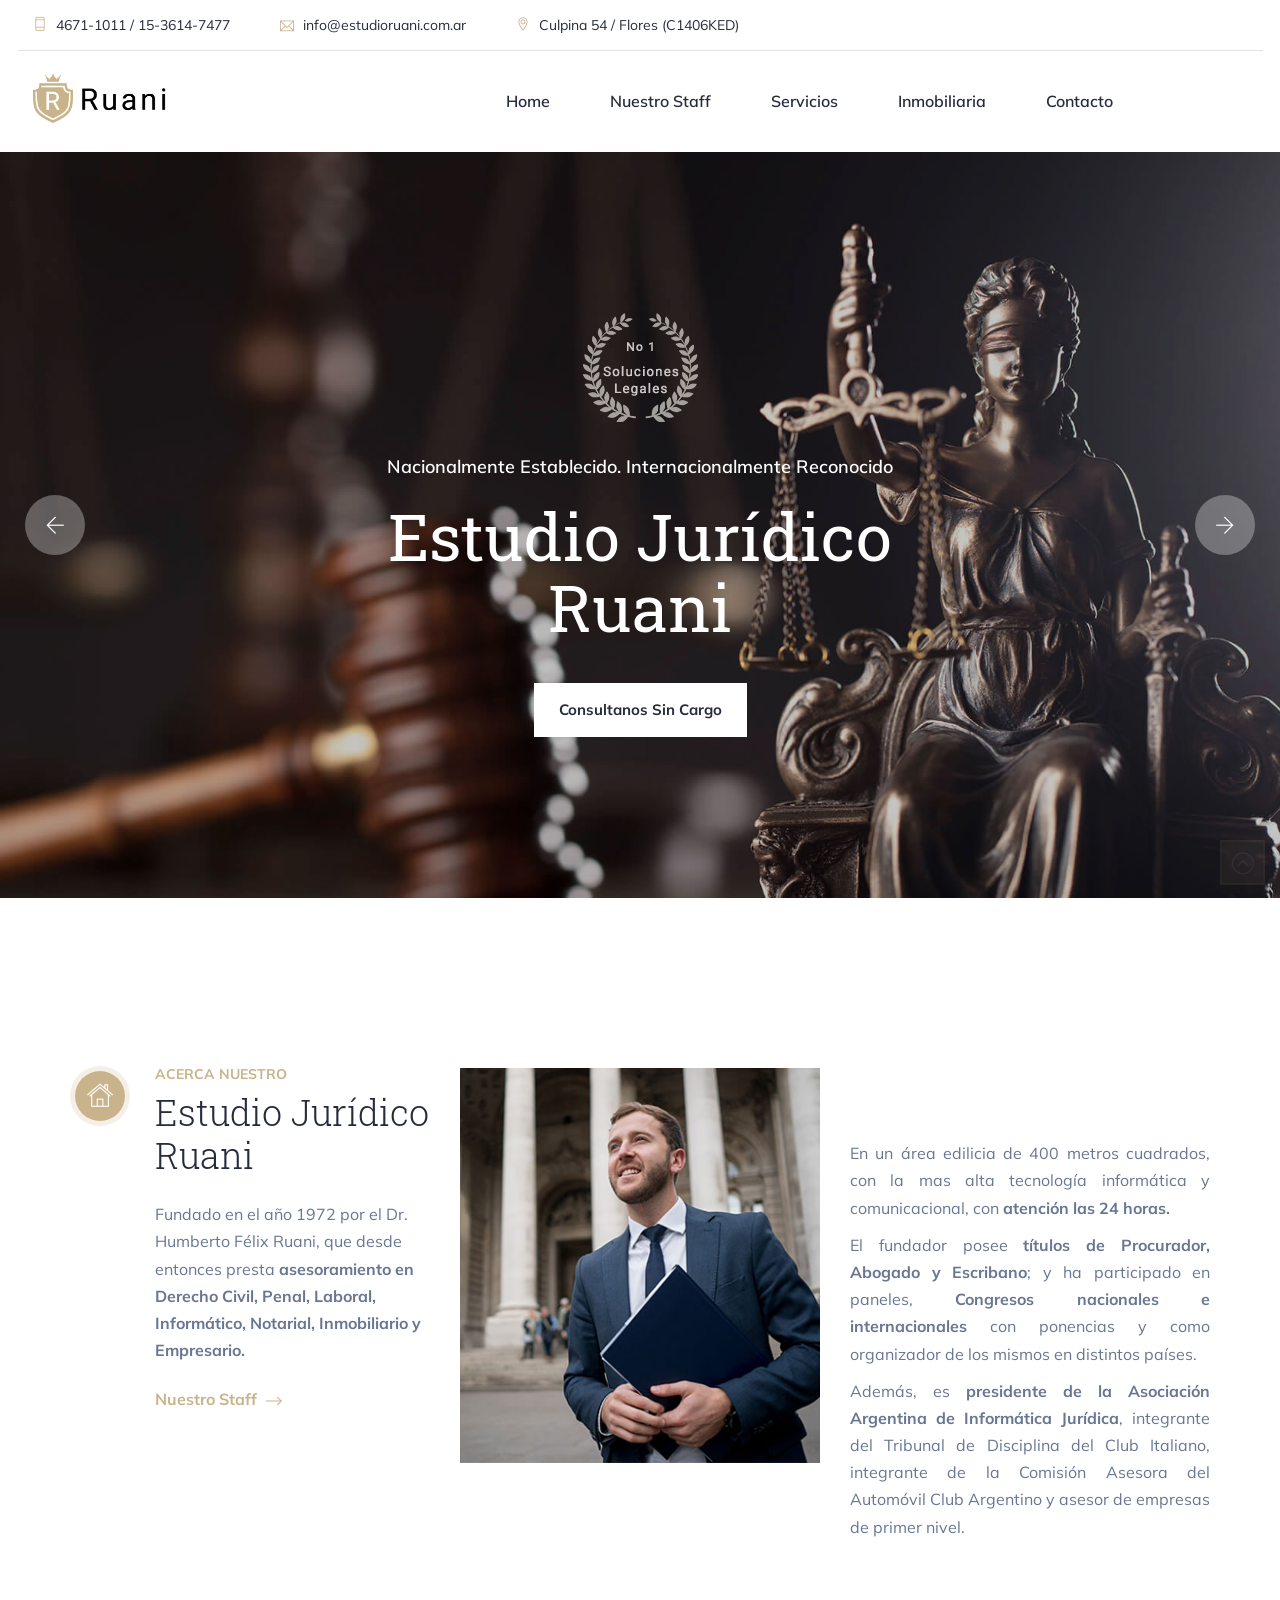
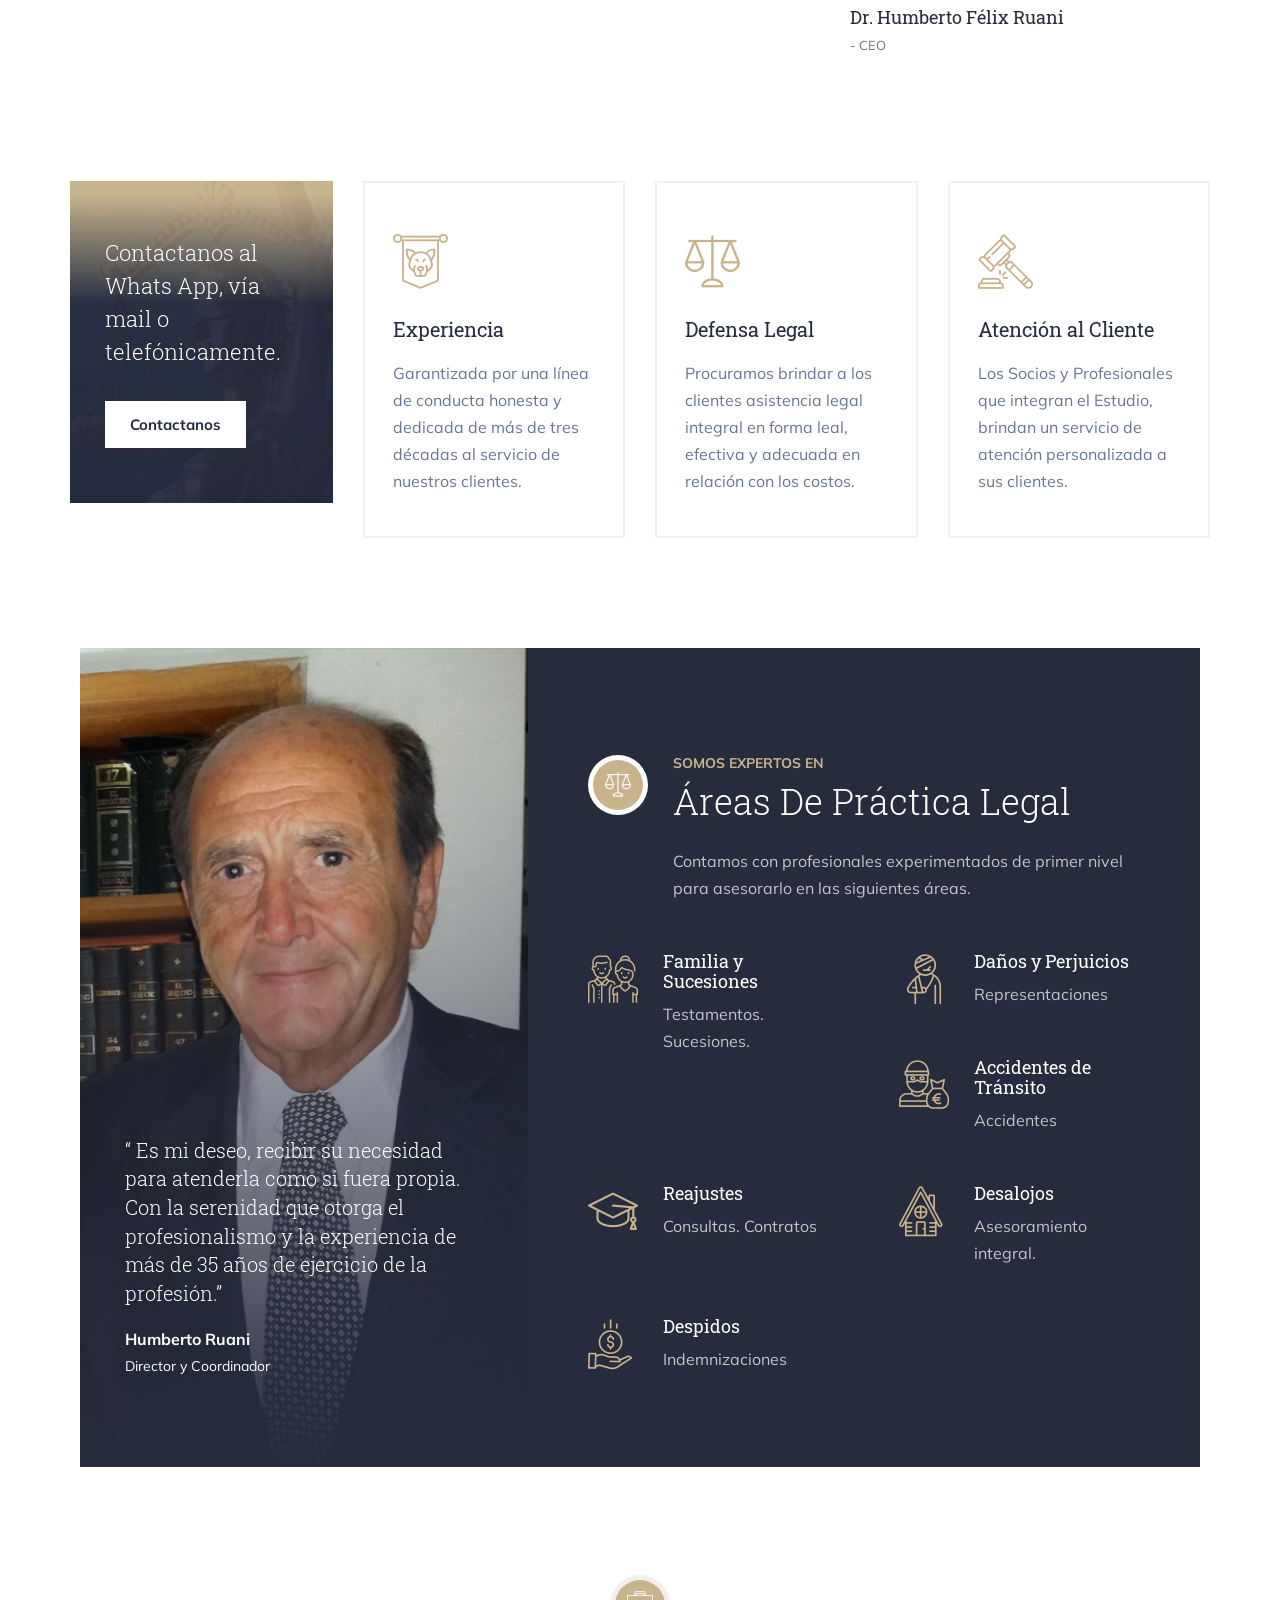
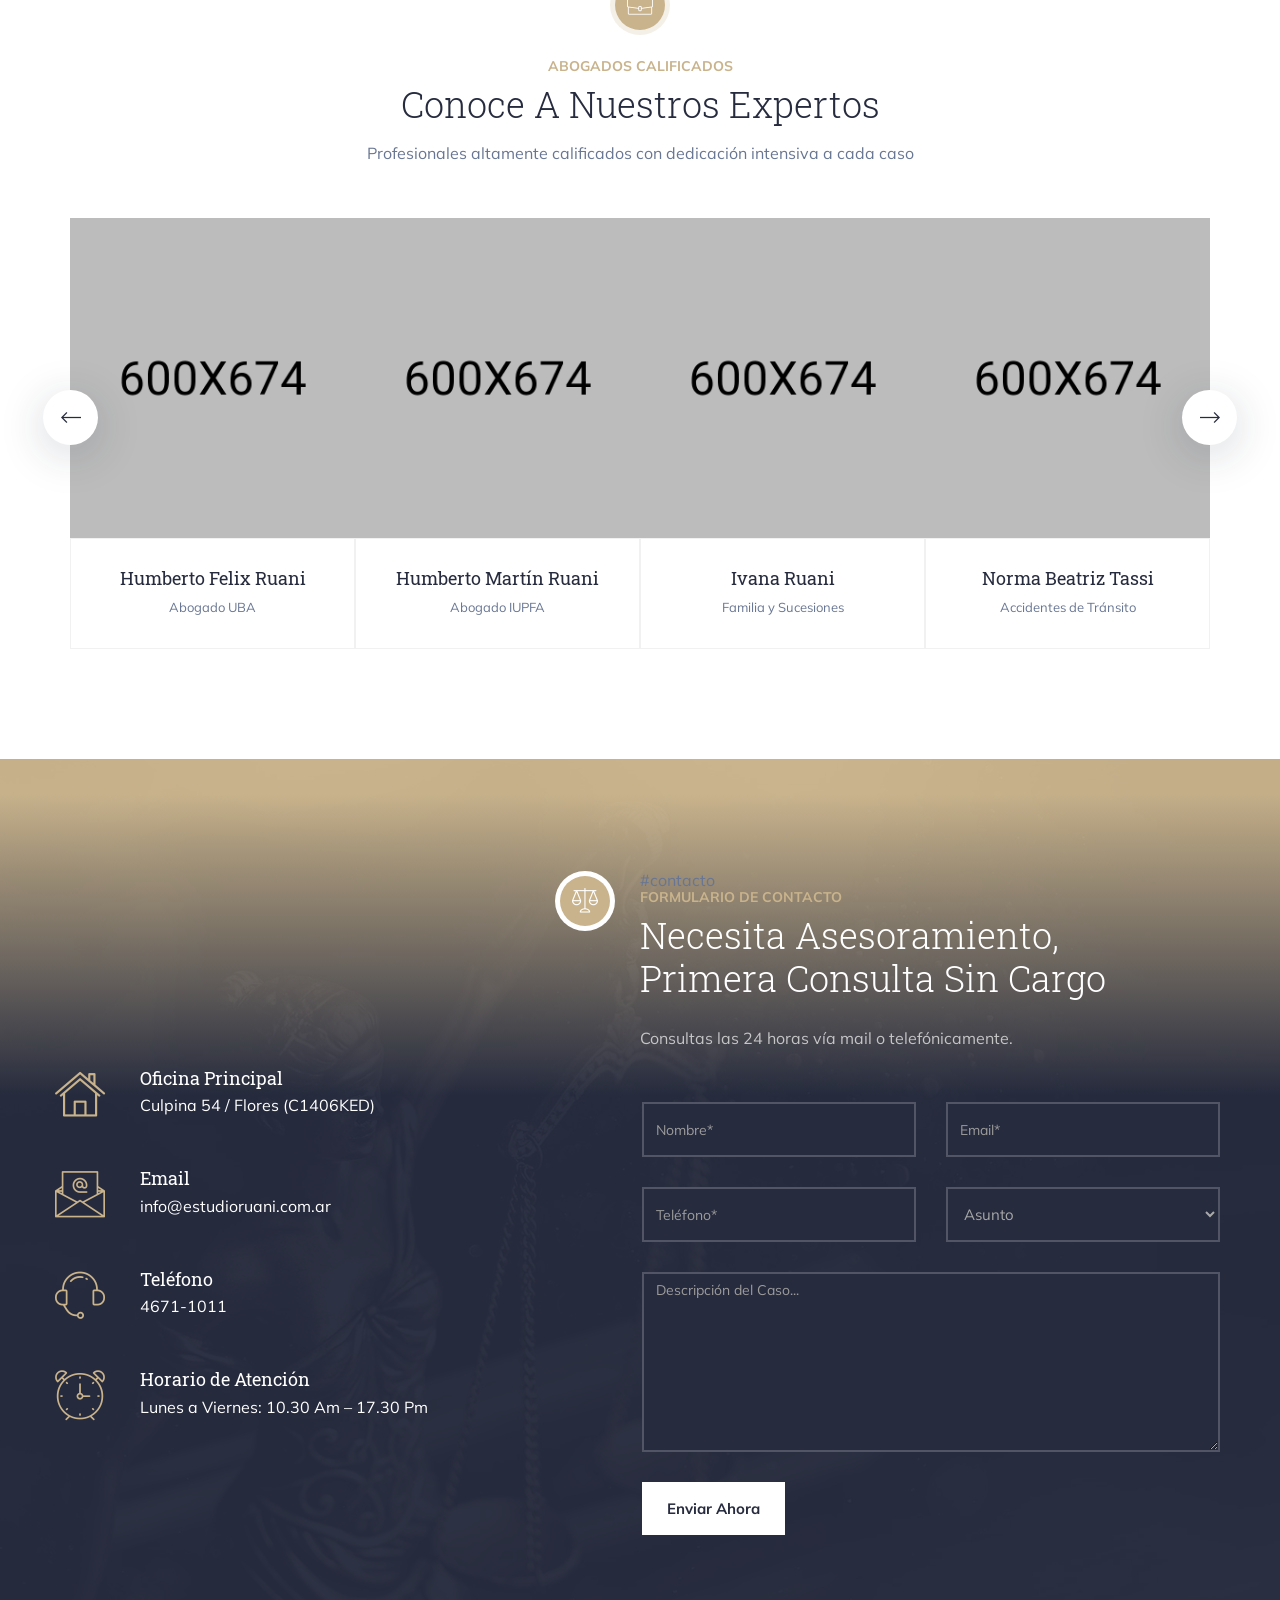
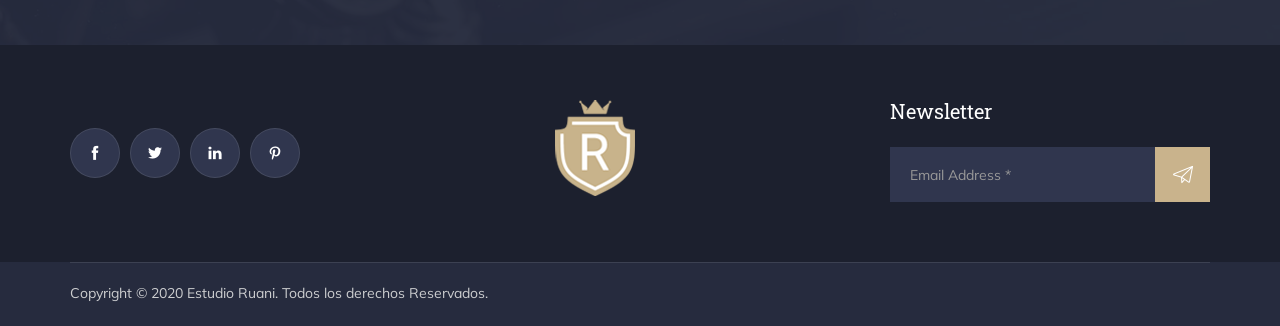
==== juristic/index.html @ 631cbbbe "Initial commit: Estudio Jurídico Ruani website Site built with Juristic template, configured for Net" ====
<!DOCTYPE html>
<html lang="es">
<head>
    <meta charset="utf-8">
    <meta http-equiv="X-UA-Compatible" content="IE=edge">
    <meta name="viewport" content="width=device-width, initial-scale=1">
    <meta name="author" content="irstheme">

    <title>Estudio Jurídico Ruani</title>
    
    <link href="assets/css/themify-icons.css" rel="stylesheet">
    <link href="assets/css/flaticon.css" rel="stylesheet">
    <link href="assets/css/bootstrap.min.css" rel="stylesheet">
    <link href="assets/css/animate.css" rel="stylesheet">
    <link href="assets/css/owl.carousel.css" rel="stylesheet">
    <link href="assets/css/owl.theme.css" rel="stylesheet">
    <link href="assets/css/slick.css" rel="stylesheet">
    <link href="assets/css/slick-theme.css" rel="stylesheet">
    <link href="assets/css/swiper.min.css" rel="stylesheet">
    <link href="assets/css/owl.transitions.css" rel="stylesheet">
    <link href="assets/css/jquery.fancybox.css" rel="stylesheet">
    <link href="assets/css/style.css" rel="stylesheet">

    <!-- HTML5 shim and Respond.js for IE8 support of HTML5 elements and media queries -->
    <!--[if lt IE 9]>
    <script src="https://oss.maxcdn.com/html5shiv/3.7.3/html5shiv.min.js"></script>
    <script src="https://oss.maxcdn.com/respond/1.4.2/respond.min.js"></script>
    <![endif]-->

</head>

<body>

    <!-- start page-wrapper -->
    <div class="page-wrapper">

    <!-- start preloader -->
    <div class="preloader">
        <div class="sk-chase">
            <div class="sk-chase-dot"></div>
            <div class="sk-chase-dot"></div>
            <div class="sk-chase-dot"></div>
            <div class="sk-chase-dot"></div>
            <div class="sk-chase-dot"></div>
            <div class="sk-chase-dot"></div>
        </div>        
    </div>
    <!-- end preloader -->

            <!-- Start header -->
        <header id="header" class="site-header header-style-3">
            <div class="topbar">
                <div class="container">
                    <div class="row">
                        <div class="col col-md-10">
                            <div class="contact-info">
                                <ul class="clearfix">
                                    <li><i class="ti-mobile"></i> 4671-1011 / 15-3614-7477</li>
                                    <li><i class="ti-email"></i> info@estudioruani.com.ar</li>
                                    <li><i class="ti-location-pin"></i> Culpina 54 / Flores (C1406KED)</li>
                                </ul>
                            </div>
                        </div>
                       
                    </div>
                </div>
            </div> <!-- end topbar -->

            <nav class="navigation navbar navbar-default">
                <div class="container">
                    <div class="navbar-header">
                        <button type="button" class="open-btn">
                            <span class="sr-only">Toggle navigation</span>
                            <span class="icon-bar"></span>
                            <span class="icon-bar"></span>
                            <span class="icon-bar"></span>
                        </button>
                        <a class="navbar-brand" href="index.html"><img src="assets/images/logo-3.png" alt></a>
                    </div>
                    <div id="navbar" class="navbar-collapse collapse navbar-right navigation-holder">
                        <button class="close-navbar"><i class="ti-close"></i></button>
                        <ul class="nav navbar-nav">
                    <li>
                                <a href="index.html">Home</a>
                             
                            </li>
                          <li>
                                <a href="equipo.html">Nuestro Staff</a>
                               
                            </li>
                           
                           <li>
                                <a href="servicios.html">Servicios</a>
                     
                            </li>
                           
                          <li>
                                <a href="inmobiliaria.html">Inmobiliaria</a>
                            </li>
                            <li><a href="contacto.html">Contacto</a></li>
                        </ul>
                    </div><!-- end of nav-collapse -->

                   
                </div><!-- end of container -->
            </nav>
        </header>
        <!-- end of header -->

        <!-- start of hero -->
        <section class="hero-slider hero-style-2">
            <div class="swiper-container">
                <div class="swiper-wrapper">
                    <div class="swiper-slide">
                        <div class="slide-inner slide-bg-image" data-background="assets/images/slider/estudioruani.jpg">
                            <div class="container">
                                <div class="number-1-tag">
                                    <img src="assets/images/number-1-tag.png" alt>
                                </div>
                                <div data-swiper-parallax="300" class="slide-text">
                                    <p>Nacionalmente Establecido. Internacionalmente Reconocido</p>
                                </div>
                                <div data-swiper-parallax="400" class="slide-title">
                                    <h2>Estudio Jurídico Ruani</h2>
                                </div>
                                <div class="clearfix"></div>
                                <div data-swiper-parallax="500" class="slide-btns">
                                    <a href="#" class="theme-btn-s3">Consultanos sin Cargo</a> 
                                </div>
                            </div>
                        </div> <!-- end slide-inner --> 
                    </div> <!-- end swiper-slide -->

                    <div class="swiper-slide">
                        <div class="slide-inner slide-bg-image" data-background="assets/images/slider/estudioruani2.jpg">
                            <div class="container">
                                <div class="number-1-tag">
                                    <img src="assets/images/number-1-tag.png" alt>
                                </div>
                                <div data-swiper-parallax="300" class="slide-text">
                                    <p>Por un convenio con el Automóvil Club Argentino ofrecemos una atención preferencial a sus socios</p>
                                </div>
                                <div data-swiper-parallax="400" class="slide-title">
                                    <h2>Acuerdos con el ACA</h2>
                                </div>
                                <div class="clearfix"></div>
                                <div data-swiper-parallax="500" class="slide-btns">
                                    <a href="#contacto" class="theme-btn-s3">Consultanos sin Cargo</a> 
                                </div>
                            </div>
                        </div> <!-- end slide-inner --> 
                    </div> <!-- end swiper-slide -->
                </div>
                <!-- end swiper-wrapper -->

                <!-- swipper controls -->
                <div class="swiper-cust-pagination"></div>
                <div class="swiper-button-next"></div>
                <div class="swiper-button-prev"></div>
            </div>
        </section>
        <!-- end of hero slider -->
        <!-- start about-section -->
        <section class="about-section section-padding">
            <div class="container">
                <div class="row">
                    <div class="col col-md-4">
                        <div class="left-col">
                            <div class="section-title">
                                <div class="icon">
                                    <i class="fi flaticon-home-3"></i>
                                </div>
                                <span>Acerca Nuestro</span>
                                <h2>Estudio Jurídico Ruani</h2>
                                <p>Fundado en el año 1972 por el Dr. Humberto Félix Ruani, que desde entonces presta <strong>asesoramiento en Derecho Civil, Penal, Laboral, Informático, Notarial, Inmobiliario y Empresario.</strong></p>
                                <a href="/equipo.html" class="more-about">Nuestro Staff <i class="fi flaticon-next-1"></i></a>
                            </div>
                        </div>
                    </div>
                    <div class="col col-md-4">
                        <div class="mid-col">
                            <img src="assets/images/about.jpg" alt>
                        </div>
                    </div>
                    <div class="col col-md-4">
                        <div class="right-col">
                            <p align="justify">&nbsp;</p>
                            <p align="justify">En un área edilicia de 400 metros cuadrados, con la mas alta tecnología informática y comunicacional, con <strong>atención las 24 horas.</strong></p>
                            <p align="justify">El fundador posee <strong>títulos de Procurador, Abogado y Escribano</strong>; y ha participado en paneles, <strong>Congresos nacionales e internacionales</strong> con ponencias y como organizador de los mismos en distintos países.</p>
                            <p align="justify">Además, es <strong>presidente de la Asociación Argentina de Informática Jurídica</strong>, integrante del Tribunal de Disciplina del Club Italiano, integrante de la Comisión Asesora del Automóvil Club Argentino y asesor de empresas de primer nivel.</p>
                            <p>&nbsp;</p>

                            <div class="quoter">
                              <h4>Dr. Humberto Félix<strong> </strong>Ruani</h4>
                                <span>- CEO</span>
                            </div>
                           
                        </div>
                    </div>
                </div>
            </div> <!-- end container -->
        </section>
        <!-- end about-section -->


        <!-- start feature-section -->
        <section class="feature-section section-padding">
            <div class="container">
                <div class="row">
                    <div class="col col-lg-3 col-sm-6">
                        <div class="info-col">
                            <h4>Contactanos al Whats App, vía mail o telefónicamente.</h4>
                            <a href="/contacto.html" class="theme-btn-s2">Contactanos</a>
                        </div>
                    </div>
                    <div class="col col-lg-3 col-sm-6">
                        <div class="feature-grid">
                            <i class="fi flaticon-standard"></i>
                            <h3>Experiencia</h3>
                            <p>Garantizada por una línea de conducta honesta y dedicada de más de tres décadas al servicio de nuestros clientes.</p>
</div>
                    </div>
                    <div class="col col-lg-3 col-sm-6">
                        <div class="feature-grid">
                            <i class="fi flaticon-balance"></i>
                            <h3> Defensa Legal</h3>
                            <p>Procuramos brindar a los clientes asistencia legal integral en forma leal,  efectiva y adecuada en relación con los costos.</p>
                        </div>
                    </div>
                    <div class="col col-lg-3 col-sm-6">
                        <div class="feature-grid">
                            <i class="fi flaticon-mace"></i>
                          <h3>Atención al Cliente</h3>
                            <p>Los Socios y  Profesionales que integran el Estudio, brindan un servicio de atención personalizada a sus clientes.</p>
                        </div>
                    </div>
                </div>
            </div> <!-- end container -->
        </section>
        <!-- end feature-section -->


        <!-- start service-section -->
        <section class="service-section">
            <div class="content-area clearfix">
                <div class="left-col">
                    <div class="inner-content">
                        <blockquote>“ Es mi deseo, recibir su necesidad para atenderla como si fuera propia. Con la serenidad que otorga el profesionalismo y la experiencia de más de 35 años de ejercicio de la profesión.”</blockquote>

                        <h4>Humberto Ruani</h4>
                        <span>Director y Coordinador</span>
                    </div>
                </div>
                <div class="right-col">
                    <div class="section-title-s2">
                        <div class="icon">
                            <i class="fi flaticon-balance"></i>
                        </div>
                        <span>Somos expertos en</span>
                        <h2>Áreas de Práctica Legal</h2>
                        <p>Contamos con profesionales experimentados de primer nivel para asesorarlo en las siguientes áreas.</p>
                    </div>
                    <div class="service-grids clearfix">
                        <div class="grid">
                            <i class="fi flaticon-parents"></i>
                            <h3><a href="#">Familia y Sucesiones</a></h3>
                            <p>Testamentos. Sucesiones.</p>
                        </div>
                        <div class="grid">
                            <i class="fi flaticon-wounded"></i>
                            <h3><a href="#">Daños y Perjuicios</a></h3>
                            <p>Representaciones</p>
                        </div>
                        <div class="grid">
                            <i class="fi flaticon-thief"></i>
                            <h3><a href="#">Accidentes de Tránsito</a></h3>
                            <p>Accidentes</p>
                        </div>
                        <div class="grid">
                            <i class="fi flaticon-mortarboard"></i>
                            <h3><a href="#">Reajustes</a></h3>
                            <p>Consultas. Contratos</p>
                        </div>
                        <div class="grid">
                            <i class="fi flaticon-architecture-and-city"></i>
                          <h3><a href="#">Desalojos</a></h3>
                            <p>Asesoramiento integral. </p>
                        </div>
                        <div class="grid">
                            <i class="fi flaticon-save-money"></i>
                            <h3><a href="#">Despidos</a></h3>
                            <p>Indemnizaciones</p>
                        </div>
                    </div>
                </div>
            </div>
        </section>
        <!-- end service-section -->


      
        

    


        <!-- start team-section -->
        <section class="team-section section-padding">
            <div class="container">
                <div class="row">
                    <div class="col col-lg-6 col-lg-offset-3 col-md-8 col-md-offset-2 col-sm-10 col-sm-offset-1">
                        <div class="section-title-s3">
                            <div class="icon">
                                <i class="fi flaticon-suitcase"></i>
                            </div>
                            <span>abogados calificados</span>
                            <h2>Conoce a nuestros expertos</h2>
                            <p>Profesionales altamente calificados con dedicación intensiva a cada caso</p>
                        </div>
                    </div>
                </div> 
                <div class="row">
                    <div class="col col-xs-12">
                        <div class="team-grids team-slider">
                            <div class="grid">
                                <div class="img-holder">
                                    <img src="assets/images/team/img-1.jpg" alt>
                                </div>
                                <div class="details">
                                    <div class="social">
                                        <ul>
                                            <li><a href="#"><i class="ti-facebook"></i></a></li>
                                            <li><a href="#"><i class="ti-twitter-alt"></i></a></li>
                                            <li><a href="#"><i class="ti-linkedin"></i></a></li>
                                            <li><a href="#"><i class="ti-pinterest"></i></a></li>
                                        </ul>
                                    </div>
                                    <h3><a href="#">Humberto Felix Ruani</a></h3>
                                    <p>Abogado UBA</p>
                                </div>
                            </div>
                            <div class="grid">
                                <div class="img-holder">
                                    <img src="assets/images/team/img-2.jpg" alt>
                                </div>
                                <div class="details">
                                    <div class="social">
                                        <ul>
                                            <li><a href="#"><i class="ti-facebook"></i></a></li>
                                            <li><a href="#"><i class="ti-twitter-alt"></i></a></li>
                                            <li><a href="#"><i class="ti-linkedin"></i></a></li>
                                            <li><a href="#"><i class="ti-pinterest"></i></a></li>
                                        </ul>
                                    </div>
                                    <h3><a href="#">Humberto Martín Ruani</a></h3>
                                    <p>Abogado IUPFA</p>
                                </div>
                            </div>
                            <div class="grid">
                                <div class="img-holder">
                                    <img src="assets/images/team/img-3.jpg" alt>
                                </div>
                                <div class="details">
                                    <div class="social">
                                        <ul>
                                            <li><a href="#"><i class="ti-facebook"></i></a></li>
                                            <li><a href="#"><i class="ti-twitter-alt"></i></a></li>
                                            <li><a href="#"><i class="ti-linkedin"></i></a></li>
                                            <li><a href="#"><i class="ti-pinterest"></i></a></li>
                                        </ul>
                                    </div>
                                    <h3><a href="#">Ivana Ruani</a></h3>
                                    <p>Familia y Sucesiones</p>
                                </div>
                            </div>
                            <div class="grid">
                                <div class="img-holder">
                                    <img src="assets/images/team/img-4.jpg" alt>
                                </div>
                                <div class="details">
                                    <div class="social">
                                        <ul>
                                            <li><a href="#"><i class="ti-facebook"></i></a></li>
                                            <li><a href="#"><i class="ti-twitter-alt"></i></a></li>
                                            <li><a href="#"><i class="ti-linkedin"></i></a></li>
                                            <li><a href="#"><i class="ti-pinterest"></i></a></li>
                                        </ul>
                                    </div>
                                    <h3><a href="#">Norma Beatriz Tassi</a></h3>
                                    <p>Accidentes de Tránsito</p>
                                </div>
                            </div>
                            <div class="grid">
                                <div class="img-holder">
                                    <img src="assets/images/team/img-1.jpg" alt>
                                </div>
                                <div class="details">
                                    <div class="social">
                                        <ul>
                                            <li><a href="#"><i class="ti-facebook"></i></a></li>
                                            <li><a href="#"><i class="ti-twitter-alt"></i></a></li>
                                            <li><a href="#"><i class="ti-linkedin"></i></a></li>
                                            <li><a href="#"><i class="ti-pinterest"></i></a></li>
                                        </ul>
                                    </div>
                                    <h3><a href="#">David Sanchez</a></h3>
                                    <p>Asesor Imobiliario</p>
                                </div>
                            </div>
                        </div>
                    </div>
                </div>           
            </div> <!-- end container -->
        </section>
        <!-- end team-section -->


        <!-- start contact-section -->
        <section class="contact-section">
            <div class="content-area clearfix">
                <div class="contact-info-col">
                    <div class="contact-info">
                        <ul>
                            <li>
                                <i class="fi flaticon-home-3"></i>
                                <h4>Oficina Principal</h4>
                                <p>Culpina 54 / Flores (C1406KED)</p>
                            </li>
                            <li>
                                <i class="fi flaticon-email"></i>
                                <h4>Email </h4>
                                <p>info@estudioruani.com.ar</p>
                            </li>
                            <li>
                                <i class="fi flaticon-support"></i>
                                <h4>Teléfono</h4>
                                <p>4671-1011</p>
                            </li>
                            <li>
                                <i class="fi flaticon-clock"></i>
                                <h4>Horario de Atención</h4>
                                <p>Lunes a Viernes: 10.30 Am – 17.30 Pm</p>
                              
                            </li>
                        </ul>
                    </div>
                </div>
                <div class="contact-form-col">
                    <div class="section-title-s2">
                        <div class="icon">
                            <i class="fi flaticon-balance"></i>
                        </div>
                        #contacto
                        <span>Formulario de Contacto</span>
                        <h2>Necesita Asesoramiento, <br>Primera Consulta Sin Cargo</h2>
                        <p>Consultas las 24 horas vía mail o telefónicamente. </p>
                    </div>

                    <div class="contact-form">
                        <form method="post" class="contact-validation-active" id="contact-form-main">
                            <div>
                                <input type="text" class="form-control" name="name" id="name" placeholder="Nombre*">
                            </div>
                            <div>
                                <input type="email" class="form-control" name="email" id="email" placeholder="Email*">
                            </div>
                            <div>
                                <input type="text" class="form-control" name="phone" id="phone" placeholder="Teléfono*">
                            </div>
                            <div>
                                <select name="subject" class="form-control">
                                    <option disabled="disabled" selected>Asunto</option>
                                    <option>CIVIL</option>
                                    <option>PENAL</option>
                                    <option>LABORAL</option>
                                    <option>INFORMATICO</option>
                                    <option>NOTARIAL</option>
                                    <option>EMPRESARIO</option>
                                    <option>INMOVILIARIO</option>
                                    <option>OTROS</option>
                                </select>
                            </div>
                            <div class="fullwidth">
                                <textarea class="form-control" name="note"  id="note" placeholder="Descripción del Caso..."></textarea>
                            </div>
                            <div class="submit-area">
                                <button type="submit" class="theme-btn-s3">Enviar Ahora</button>
                                <div id="loader">
                                    <i class="ti-reload"></i>
                                </div>
                            </div>
                            <div class="clearfix error-handling-messages">
                                <div id="success">Gracias, nos comunicaremos a la brevedad</div>
                                <div id="error"> Un error ocurrio al enviar el mail. Por favor intente de nuevo luego. </div>
                            </div>
                        </form>
                    </div>
                </div>
            </div> <!-- end content-area -->
        </section>
        <!-- end contact-section -->




        <!-- start site-footer -->
        <footer class="site-footer">
            <div class="social-newsletter-area">
                <div class="container">
                    <div class="row">
                        <div class="col col-xs-12">
                            <div class="social-newsletter-content clearfix">
                                <div class="social-area">
                                    <ul class="clearfix">
                                        <li><a href="#"><i class="ti-facebook"></i></a></li>
                                        <li><a href="#"><i class="ti-twitter-alt"></i></a></li>
                                        <li><a href="#"><i class="ti-linkedin"></i></a></li>
                                        <li><a href="#"><i class="ti-pinterest"></i></a></li>
                                    </ul>
                                </div>
                                <div class="logo-area">
                                    <img src="assets/images/footer-logo.png" alt>
                                </div>
                                <div class="newsletter-area">
                                    <div class="inner">
                                        <h3>Newsletter</h3>
                                        <form>
                                            <div class="input-1">
                                                <input type="email" class="form-control" placeholder="Email Address *" required="">
                                            </div>
                                            <div class="submit clearfix">
                                                <button type="submit"><i class="fi flaticon-paper-plane"></i></button>
                                            </div>
                                        </form>
                                    </div>
                                </div>
                            </div>
                        </div>
                    </div>
                </div>
            </div>
            
            <div class="lower-footer">
                <div class="container">
                    <div class="row">
                        <div class="separator"></div>
                        <div class="col col-xs-12">
                            <p class="copyright">Copyright &copy; 2020 Estudio Ruani. Todos los derechos Reservados.</p>
                            <div class="extra-link">
                             
                            
                            </div>
                        </div>
                    </div>
                </div>
            </div>
        </footer>
        <!-- end site-footer -->



    </div>
    <!-- end of page-wrapper -->



    <!-- All JavaScript files
    ================================================== -->
    <script src="assets/js/jquery.min.js"></script>
    <script src="assets/js/bootstrap.min.js"></script>

    <!-- Plugins for this template -->
    <script src="assets/js/jquery-plugin-collection.js"></script>

    <!-- Custom script for this template -->
    <script src="assets/js/script.js"></script>
    <!-- WhatsHelp.io widget -->
<script type="text/javascript">
    (function () {
        var options = {
            whatsapp: "541136147477", // WhatsApp number
            company_logo_url: "//static.whatshelp.io/img/flag.png", // URL of company logo (png, jpg, gif)
            call_to_action: "Envía WhatsApp", // Call to action
            position: "left", // Position may be 'right' or 'left'
        };
        var proto = document.location.protocol, host = "whatshelp.io", url = proto + "//static." + host;
        var s = document.createElement('script'); s.type = 'text/javascript'; s.async = true; s.src = url + '/widget-send-button/js/init.js';
        s.onload = function () { WhWidgetSendButton.init(host, proto, options); };
        var x = document.getElementsByTagName('script')[0]; x.parentNode.insertBefore(s, x);
    })();
</script>
<!-- /WhatsHelp.io widget -->
</body>
</html>
---- juristic/assets/css/themify-icons.css ----
@font-face {
	font-family: 'themify';
	src:url('../fonts/themify.eot?-fvbane');
	src:url('../fonts/themify.eot?#iefix-fvbane') format('embedded-opentype'),
		url('../fonts/themify.woff?-fvbane') format('woff'),
		url('../fonts/themify.ttf?-fvbane') format('truetype'),
		url('../fonts/themify.svg?-fvbane#themify') format('svg');
	font-weight: normal;
	font-style: normal;
}

[class^="ti-"], [class*=" ti-"] {
	font-family: 'themify';
	speak: none;
	font-style: normal;
	font-weight: normal;
	font-variant: normal;
	text-transform: none;
	line-height: 1;

	/* Better Font Rendering =========== */
	-webkit-font-smoothing: antialiased;
	-moz-osx-font-smoothing: grayscale;
}

.ti-wand:before {
	content: "\e600";
}
.ti-volume:before {
	content: "\e601";
}
.ti-user:before {
	content: "\e602";
}
.ti-unlock:before {
	content: "\e603";
}
.ti-unlink:before {
	content: "\e604";
}
.ti-trash:before {
	content: "\e605";
}
.ti-thought:before {
	content: "\e606";
}
.ti-target:before {
	content: "\e607";
}
.ti-tag:before {
	content: "\e608";
}
.ti-tablet:before {
	content: "\e609";
}
.ti-star:before {
	content: "\e60a";
}
.ti-spray:before {
	content: "\e60b";
}
.ti-signal:before {
	content: "\e60c";
}
.ti-shopping-cart:before {
	content: "\e60d";
}
.ti-shopping-cart-full:before {
	content: "\e60e";
}
.ti-settings:before {
	content: "\e60f";
}
.ti-search:before {
	content: "\e610";
}
.ti-zoom-in:before {
	content: "\e611";
}
.ti-zoom-out:before {
	content: "\e612";
}
.ti-cut:before {
	content: "\e613";
}
.ti-ruler:before {
	content: "\e614";
}
.ti-ruler-pencil:before {
	content: "\e615";
}
.ti-ruler-alt:before {
	content: "\e616";
}
.ti-bookmark:before {
	content: "\e617";
}
.ti-bookmark-alt:before {
	content: "\e618";
}
.ti-reload:before {
	content: "\e619";
}
.ti-plus:before {
	content: "\e61a";
}
.ti-pin:before {
	content: "\e61b";
}
.ti-pencil:before {
	content: "\e61c";
}
.ti-pencil-alt:before {
	content: "\e61d";
}
.ti-paint-roller:before {
	content: "\e61e";
}
.ti-paint-bucket:before {
	content: "\e61f";
}
.ti-na:before {
	content: "\e620";
}
.ti-mobile:before {
	content: "\e621";
}
.ti-minus:before {
	content: "\e622";
}
.ti-medall:before {
	content: "\e623";
}
.ti-medall-alt:before {
	content: "\e624";
}
.ti-marker:before {
	content: "\e625";
}
.ti-marker-alt:before {
	content: "\e626";
}
.ti-arrow-up:before {
	content: "\e627";
}
.ti-arrow-right:before {
	content: "\e628";
}
.ti-arrow-left:before {
	content: "\e629";
}
.ti-arrow-down:before {
	content: "\e62a";
}
.ti-lock:before {
	content: "\e62b";
}
.ti-location-arrow:before {
	content: "\e62c";
}
.ti-link:before {
	content: "\e62d";
}
.ti-layout:before {
	content: "\e62e";
}
.ti-layers:before {
	content: "\e62f";
}
.ti-layers-alt:before {
	content: "\e630";
}
.ti-key:before {
	content: "\e631";
}
.ti-import:before {
	content: "\e632";
}
.ti-image:before {
	content: "\e633";
}
.ti-heart:before {
	content: "\e634";
}
.ti-heart-broken:before {
	content: "\e635";
}
.ti-hand-stop:before {
	content: "\e636";
}
.ti-hand-open:before {
	content: "\e637";
}
.ti-hand-drag:before {
	content: "\e638";
}
.ti-folder:before {
	content: "\e639";
}
.ti-flag:before {
	content: "\e63a";
}
.ti-flag-alt:before {
	content: "\e63b";
}
.ti-flag-alt-2:before {
	content: "\e63c";
}
.ti-eye:before {
	content: "\e63d";
}
.ti-export:before {
	content: "\e63e";
}
.ti-exchange-vertical:before {
	content: "\e63f";
}
.ti-desktop:before {
	content: "\e640";
}
.ti-cup:before {
	content: "\e641";
}
.ti-crown:before {
	content: "\e642";
}
.ti-comments:before {
	content: "\e643";
}
.ti-comment:before {
	content: "\e644";
}
.ti-comment-alt:before {
	content: "\e645";
}
.ti-close:before {
	content: "\e646";
}
.ti-clip:before {
	content: "\e647";
}
.ti-angle-up:before {
	content: "\e648";
}
.ti-angle-right:before {
	content: "\e649";
}
.ti-angle-left:before {
	content: "\e64a";
}
.ti-angle-down:before {
	content: "\e64b";
}
.ti-check:before {
	content: "\e64c";
}
.ti-check-box:before {
	content: "\e64d";
}
.ti-camera:before {
	content: "\e64e";
}
.ti-announcement:before {
	content: "\e64f";
}
.ti-brush:before {
	content: "\e650";
}
.ti-briefcase:before {
	content: "\e651";
}
.ti-bolt:before {
	content: "\e652";
}
.ti-bolt-alt:before {
	content: "\e653";
}
.ti-blackboard:before {
	content: "\e654";
}
.ti-bag:before {
	content: "\e655";
}
.ti-move:before {
	content: "\e656";
}
.ti-arrows-vertical:before {
	content: "\e657";
}
.ti-arrows-horizontal:before {
	content: "\e658";
}
.ti-fullscreen:before {
	content: "\e659";
}
.ti-arrow-top-right:before {
	content: "\e65a";
}
.ti-arrow-top-left:before {
	content: "\e65b";
}
.ti-arrow-circle-up:before {
	content: "\e65c";
}
.ti-arrow-circle-right:before {
	content: "\e65d";
}
.ti-arrow-circle-left:before {
	content: "\e65e";
}
.ti-arrow-circle-down:before {
	content: "\e65f";
}
.ti-angle-double-up:before {
	content: "\e660";
}
.ti-angle-double-right:before {
	content: "\e661";
}
.ti-angle-double-left:before {
	content: "\e662";
}
.ti-angle-double-down:before {
	content: "\e663";
}
.ti-zip:before {
	content: "\e664";
}
.ti-world:before {
	content: "\e665";
}
.ti-wheelchair:before {
	content: "\e666";
}
.ti-view-list:before {
	content: "\e667";
}
.ti-view-list-alt:before {
	content: "\e668";
}
.ti-view-grid:before {
	content: "\e669";
}
.ti-uppercase:before {
	content: "\e66a";
}
.ti-upload:before {
	content: "\e66b";
}
.ti-underline:before {
	content: "\e66c";
}
.ti-truck:before {
	content: "\e66d";
}
.ti-timer:before {
	content: "\e66e";
}
.ti-ticket:before {
	content: "\e66f";
}
.ti-thumb-up:before {
	content: "\e670";
}
.ti-thumb-down:before {
	content: "\e671";
}
.ti-text:before {
	content: "\e672";
}
.ti-stats-up:before {
	content: "\e673";
}
.ti-stats-down:before {
	content: "\e674";
}
.ti-split-v:before {
	content: "\e675";
}
.ti-split-h:before {
	content: "\e676";
}
.ti-smallcap:before {
	content: "\e677";
}
.ti-shine:before {
	content: "\e678";
}
.ti-shift-right:before {
	content: "\e679";
}
.ti-shift-left:before {
	content: "\e67a";
}
.ti-shield:before {
	content: "\e67b";
}
.ti-notepad:before {
	content: "\e67c";
}
.ti-server:before {
	content: "\e67d";
}
.ti-quote-right:before {
	content: "\e67e";
}
.ti-quote-left:before {
	content: "\e67f";
}
.ti-pulse:before {
	content: "\e680";
}
.ti-printer:before {
	content: "\e681";
}
.ti-power-off:before {
	content: "\e682";
}
.ti-plug:before {
	content: "\e683";
}
.ti-pie-chart:before {
	content: "\e684";
}
.ti-paragraph:before {
	content: "\e685";
}
.ti-panel:before {
	content: "\e686";
}
.ti-package:before {
	content: "\e687";
}
.ti-music:before {
	content: "\e688";
}
.ti-music-alt:before {
	content: "\e689";
}
.ti-mouse:before {
	content: "\e68a";
}
.ti-mouse-alt:before {
	content: "\e68b";
}
.ti-money:before {
	content: "\e68c";
}
.ti-microphone:before {
	content: "\e68d";
}
.ti-menu:before {
	content: "\e68e";
}
.ti-menu-alt:before {
	content: "\e68f";
}
.ti-map:before {
	content: "\e690";
}
.ti-map-alt:before {
	content: "\e691";
}
.ti-loop:before {
	content: "\e692";
}
.ti-location-pin:before {
	content: "\e693";
}
.ti-list:before {
	content: "\e694";
}
.ti-light-bulb:before {
	content: "\e695";
}
.ti-Italic:before {
	content: "\e696";
}
.ti-info:before {
	content: "\e697";
}
.ti-infinite:before {
	content: "\e698";
}
.ti-id-badge:before {
	content: "\e699";
}
.ti-hummer:before {
	content: "\e69a";
}
.ti-home:before {
	content: "\e69b";
}
.ti-help:before {
	content: "\e69c";
}
.ti-headphone:before {
	content: "\e69d";
}
.ti-harddrives:before {
	content: "\e69e";
}
.ti-harddrive:before {
	content: "\e69f";
}
.ti-gift:before {
	content: "\e6a0";
}
.ti-game:before {
	content: "\e6a1";
}
.ti-filter:before {
	content: "\e6a2";
}
.ti-files:before {
	content: "\e6a3";
}
.ti-file:before {
	content: "\e6a4";
}
.ti-eraser:before {
	content: "\e6a5";
}
.ti-envelope:before {
	content: "\e6a6";
}
.ti-download:before {
	content: "\e6a7";
}
.ti-direction:before {
	content: "\e6a8";
}
.ti-direction-alt:before {
	content: "\e6a9";
}
.ti-dashboard:before {
	content: "\e6aa";
}
.ti-control-stop:before {
	content: "\e6ab";
}
.ti-control-shuffle:before {
	content: "\e6ac";
}
.ti-control-play:before {
	content: "\e6ad";
}
.ti-control-pause:before {
	content: "\e6ae";
}
.ti-control-forward:before {
	content: "\e6af";
}
.ti-control-backward:before {
	content: "\e6b0";
}
.ti-cloud:before {
	content: "\e6b1";
}
.ti-cloud-up:before {
	content: "\e6b2";
}
.ti-cloud-down:before {
	content: "\e6b3";
}
.ti-clipboard:before {
	content: "\e6b4";
}
.ti-car:before {
	content: "\e6b5";
}
.ti-calendar:before {
	content: "\e6b6";
}
.ti-book:before {
	content: "\e6b7";
}
.ti-bell:before {
	content: "\e6b8";
}
.ti-basketball:before {
	content: "\e6b9";
}
.ti-bar-chart:before {
	content: "\e6ba";
}
.ti-bar-chart-alt:before {
	content: "\e6bb";
}
.ti-back-right:before {
	content: "\e6bc";
}
.ti-back-left:before {
	content: "\e6bd";
}
.ti-arrows-corner:before {
	content: "\e6be";
}
.ti-archive:before {
	content: "\e6bf";
}
.ti-anchor:before {
	content: "\e6c0";
}
.ti-align-right:before {
	content: "\e6c1";
}
.ti-align-left:before {
	content: "\e6c2";
}
.ti-align-justify:before {
	content: "\e6c3";
}
.ti-align-center:before {
	content: "\e6c4";
}
.ti-alert:before {
	content: "\e6c5";
}
.ti-alarm-clock:before {
	content: "\e6c6";
}
.ti-agenda:before {
	content: "\e6c7";
}
.ti-write:before {
	content: "\e6c8";
}
.ti-window:before {
	content: "\e6c9";
}
.ti-widgetized:before {
	content: "\e6ca";
}
.ti-widget:before {
	content: "\e6cb";
}
.ti-widget-alt:before {
	content: "\e6cc";
}
.ti-wallet:before {
	content: "\e6cd";
}
.ti-video-clapper:before {
	content: "\e6ce";
}
.ti-video-camera:before {
	content: "\e6cf";
}
.ti-vector:before {
	content: "\e6d0";
}
.ti-themify-logo:before {
	content: "\e6d1";
}
.ti-themify-favicon:before {
	content: "\e6d2";
}
.ti-themify-favicon-alt:before {
	content: "\e6d3";
}
.ti-support:before {
	content: "\e6d4";
}
.ti-stamp:before {
	content: "\e6d5";
}
.ti-split-v-alt:before {
	content: "\e6d6";
}
.ti-slice:before {
	content: "\e6d7";
}
.ti-shortcode:before {
	content: "\e6d8";
}
.ti-shift-right-alt:before {
	content: "\e6d9";
}
.ti-shift-left-alt:before {
	content: "\e6da";
}
.ti-ruler-alt-2:before {
	content: "\e6db";
}
.ti-receipt:before {
	content: "\e6dc";
}
.ti-pin2:before {
	content: "\e6dd";
}
.ti-pin-alt:before {
	content: "\e6de";
}
.ti-pencil-alt2:before {
	content: "\e6df";
}
.ti-palette:before {
	content: "\e6e0";
}
.ti-more:before {
	content: "\e6e1";
}
.ti-more-alt:before {
	content: "\e6e2";
}
.ti-microphone-alt:before {
	content: "\e6e3";
}
.ti-magnet:before {
	content: "\e6e4";
}
.ti-line-double:before {
	content: "\e6e5";
}
.ti-line-dotted:before {
	content: "\e6e6";
}
.ti-line-dashed:before {
	content: "\e6e7";
}
.ti-layout-width-full:before {
	content: "\e6e8";
}
.ti-layout-width-default:before {
	content: "\e6e9";
}
.ti-layout-width-default-alt:before {
	content: "\e6ea";
}
.ti-layout-tab:before {
	content: "\e6eb";
}
.ti-layout-tab-window:before {
	content: "\e6ec";
}
.ti-layout-tab-v:before {
	content: "\e6ed";
}
.ti-layout-tab-min:before {
	content: "\e6ee";
}
.ti-layout-slider:before {
	content: "\e6ef";
}
.ti-layout-slider-alt:before {
	content: "\e6f0";
}
.ti-layout-sidebar-right:before {
	content: "\e6f1";
}
.ti-layout-sidebar-none:before {
	content: "\e6f2";
}
.ti-layout-sidebar-left:before {
	content: "\e6f3";
}
.ti-layout-placeholder:before {
	content: "\e6f4";
}
.ti-layout-menu:before {
	content: "\e6f5";
}
.ti-layout-menu-v:before {
	content: "\e6f6";
}
.ti-layout-menu-separated:before {
	content: "\e6f7";
}
.ti-layout-menu-full:before {
	content: "\e6f8";
}
.ti-layout-media-right-alt:before {
	content: "\e6f9";
}
.ti-layout-media-right:before {
	content: "\e6fa";
}
.ti-layout-media-overlay:before {
	content: "\e6fb";
}
.ti-layout-media-overlay-alt:before {
	content: "\e6fc";
}
.ti-layout-media-overlay-alt-2:before {
	content: "\e6fd";
}
.ti-layout-media-left-alt:before {
	content: "\e6fe";
}
.ti-layout-media-left:before {
	content: "\e6ff";
}
.ti-layout-media-center-alt:before {
	content: "\e700";
}
.ti-layout-media-center:before {
	content: "\e701";
}
.ti-layout-list-thumb:before {
	content: "\e702";
}
.ti-layout-list-thumb-alt:before {
	content: "\e703";
}
.ti-layout-list-post:before {
	content: "\e704";
}
.ti-layout-list-large-image:before {
	content: "\e705";
}
.ti-layout-line-solid:before {
	content: "\e706";
}
.ti-layout-grid4:before {
	content: "\e707";
}
.ti-layout-grid3:before {
	content: "\e708";
}
.ti-layout-grid2:before {
	content: "\e709";
}
.ti-layout-grid2-thumb:before {
	content: "\e70a";
}
.ti-layout-cta-right:before {
	content: "\e70b";
}
.ti-layout-cta-left:before {
	content: "\e70c";
}
.ti-layout-cta-center:before {
	content: "\e70d";
}
.ti-layout-cta-btn-right:before {
	content: "\e70e";
}
.ti-layout-cta-btn-left:before {
	content: "\e70f";
}
.ti-layout-column4:before {
	content: "\e710";
}
.ti-layout-column3:before {
	content: "\e711";
}
.ti-layout-column2:before {
	content: "\e712";
}
.ti-layout-accordion-separated:before {
	content: "\e713";
}
.ti-layout-accordion-merged:before {
	content: "\e714";
}
.ti-layout-accordion-list:before {
	content: "\e715";
}
.ti-ink-pen:before {
	content: "\e716";
}
.ti-info-alt:before {
	content: "\e717";
}
.ti-help-alt:before {
	content: "\e718";
}
.ti-headphone-alt:before {
	content: "\e719";
}
.ti-hand-point-up:before {
	content: "\e71a";
}
.ti-hand-point-right:before {
	content: "\e71b";
}
.ti-hand-point-left:before {
	content: "\e71c";
}
.ti-hand-point-down:before {
	content: "\e71d";
}
.ti-gallery:before {
	content: "\e71e";
}
.ti-face-smile:before {
	content: "\e71f";
}
.ti-face-sad:before {
	content: "\e720";
}
.ti-credit-card:before {
	content: "\e721";
}
.ti-control-skip-forward:before {
	content: "\e722";
}
.ti-control-skip-backward:before {
	content: "\e723";
}
.ti-control-record:before {
	content: "\e724";
}
.ti-control-eject:before {
	content: "\e725";
}
.ti-comments-smiley:before {
	content: "\e726";
}
.ti-brush-alt:before {
	content: "\e727";
}
.ti-youtube:before {
	content: "\e728";
}
.ti-vimeo:before {
	content: "\e729";
}
.ti-twitter:before {
	content: "\e72a";
}
.ti-time:before {
	content: "\e72b";
}
.ti-tumblr:before {
	content: "\e72c";
}
.ti-skype:before {
	content: "\e72d";
}
.ti-share:before {
	content: "\e72e";
}
.ti-share-alt:before {
	content: "\e72f";
}
.ti-rocket:before {
	content: "\e730";
}
.ti-pinterest:before {
	content: "\e731";
}
.ti-new-window:before {
	content: "\e732";
}
.ti-microsoft:before {
	content: "\e733";
}
.ti-list-ol:before {
	content: "\e734";
}
.ti-linkedin:before {
	content: "\e735";
}
.ti-layout-sidebar-2:before {
	content: "\e736";
}
.ti-layout-grid4-alt:before {
	content: "\e737";
}
.ti-layout-grid3-alt:before {
	content: "\e738";
}
.ti-layout-grid2-alt:before {
	content: "\e739";
}
.ti-layout-column4-alt:before {
	content: "\e73a";
}
.ti-layout-column3-alt:before {
	content: "\e73b";
}
.ti-layout-column2-alt:before {
	content: "\e73c";
}
.ti-instagram:before {
	content: "\e73d";
}
.ti-google:before {
	content: "\e73e";
}
.ti-github:before {
	content: "\e73f";
}
.ti-flickr:before {
	content: "\e740";
}
.ti-facebook:before {
	content: "\e741";
}
.ti-dropbox:before {
	content: "\e742";
}
.ti-dribbble:before {
	content: "\e743";
}
.ti-apple:before {
	content: "\e744";
}
.ti-android:before {
	content: "\e745";
}
.ti-save:before {
	content: "\e746";
}
.ti-save-alt:before {
	content: "\e747";
}
.ti-yahoo:before {
	content: "\e748";
}
.ti-wordpress:before {
	content: "\e749";
}
.ti-vimeo-alt:before {
	content: "\e74a";
}
.ti-twitter-alt:before {
	content: "\e74b";
}
.ti-tumblr-alt:before {
	content: "\e74c";
}
.ti-trello:before {
	content: "\e74d";
}
.ti-stack-overflow:before {
	content: "\e74e";
}
.ti-soundcloud:before {
	content: "\e74f";
}
.ti-sharethis:before {
	content: "\e750";
}
.ti-sharethis-alt:before {
	content: "\e751";
}
.ti-reddit:before {
	content: "\e752";
}
.ti-pinterest-alt:before {
	content: "\e753";
}
.ti-microsoft-alt:before {
	content: "\e754";
}
.ti-linux:before {
	content: "\e755";
}
.ti-jsfiddle:before {
	content: "\e756";
}
.ti-joomla:before {
	content: "\e757";
}
.ti-html5:before {
	content: "\e758";
}
.ti-flickr-alt:before {
	content: "\e759";
}
.ti-email:before {
	content: "\e75a";
}
.ti-drupal:before {
	content: "\e75b";
}
.ti-dropbox-alt:before {
	content: "\e75c";
}
.ti-css3:before {
	content: "\e75d";
}
.ti-rss:before {
	content: "\e75e";
}
.ti-rss-alt:before {
	content: "\e75f";
}
---- juristic/assets/css/flaticon.css ----
/*
  	Flaticon icon font: Flaticon
  	Creation date: 07/01/2020 03:45
  	*/

@font-face {
  font-family: "Flaticon";
  src: url("../fonts/Flaticon.eot");
  src: url("../fonts/Flaticon.eot?#iefix") format("embedded-opentype"),
       url("../fonts/Flaticon.woff2") format("woff2"),
       url("../fonts/Flaticon.woff") format("woff"),
       url("../fonts/Flaticon.ttf") format("truetype"),
       url("../fonts/Flaticon.svg#Flaticon") format("svg");
  font-weight: normal;
  font-style: normal;
}

@media screen and (-webkit-min-device-pixel-ratio:0) {
  @font-face {
    font-family: "Flaticon";
    src: url("../fonts/Flaticon.svg#Flaticon") format("svg");
  }
}

[class^="flaticon-"]:before, [class*=" flaticon-"]:before,
[class^="flaticon-"]:after, [class*=" flaticon-"]:after {   
  font-family: Flaticon;
        font-size: 20px;
font-style: normal;
margin-left: 20px;
}

.flaticon-next:before { content: "\f100"; }
.flaticon-back:before { content: "\f101"; }
.flaticon-back-1:before { content: "\f102"; }
.flaticon-next-1:before { content: "\f103"; }
.flaticon-left-quote:before { content: "\f104"; }
.flaticon-blocks-with-angled-cuts:before { content: "\f105"; }
.flaticon-play-button:before { content: "\f106"; }
.flaticon-diamond:before { content: "\f107"; }
.flaticon-light-bulb:before { content: "\f108"; }
.flaticon-standard:before { content: "\f109"; }
.flaticon-suitcase:before { content: "\f10a"; }
.flaticon-basket:before { content: "\f10b"; }
.flaticon-shopping-basket:before { content: "\f10c"; }
.flaticon-magnifying-glass:before { content: "\f10d"; }
.flaticon-dog:before { content: "\f10e"; }
.flaticon-wounded:before { content: "\f10f"; }
.flaticon-thief:before { content: "\f110"; }
.flaticon-coin:before { content: "\f111"; }
.flaticon-save-money:before { content: "\f112"; }
.flaticon-parents:before { content: "\f113"; }
.flaticon-mortarboard:before { content: "\f114"; }
.flaticon-architecture-and-city:before { content: "\f115"; }
.flaticon-home:before { content: "\f116"; }
.flaticon-home-1:before { content: "\f117"; }
.flaticon-home-2:before { content: "\f118"; }
.flaticon-architecture-and-city-1:before { content: "\f119"; }
.flaticon-home-3:before { content: "\f11a"; }
.flaticon-email:before { content: "\f11b"; }
.flaticon-support:before { content: "\f11c"; }
.flaticon-clock:before { content: "\f11d"; }
.flaticon-paper-plane:before { content: "\f11e"; }
.flaticon-courthouse:before { content: "\f11f"; }
.flaticon-balance:before { content: "\f120"; }
.flaticon-courthouse-1:before { content: "\f121"; }
.flaticon-mace:before { content: "\f122"; }
---- juristic/assets/css/style.css ----
/*------------------------------------------------------------------
[Master Stylesheet]
Theme Name:     Juristic - Lawyers and Law Firm HTML Template
Version:        1.0.0
Author:         themexshaper
URL:            http://themeforest.net/user/themexshaper
-------------------------------------------------------------------*/
/*--------------------------------------------------------------
>>> TABLE OF CONTENTS:
----------------------------------------------------------------
#0.1	Theme Reset Style
#0.2	Global Elements
#0.3	header
#0.4	hero-slider
#0.5	footer
#0.6	about-section
#0.7	feature-section
#0.8	service-section
#0.9	case-studies-section
#1.0	testimonials-section
#1.1	cta-section
#1.2	team-section
#1.3	contact-section
#1.4	blog-section


--------------------------------------------------------------
	#home-style-2
--------------------------------------------------------------
#2.1	about-section-s2
#2.2	service-section-s2
#2.3	case-studies-section-s2
#2.4	fun-fact-section
#2.5	testimonials-section-s2
#2.6	cta-section-s2
#2.7	contact-section-s2
#2.8	partners-section


--------------------------------------------------------------
	#home-style-3
--------------------------------------------------------------
#3.1	about-section-s3
#3.2	award-section
#3.3	testimonials-section-s3
#3.4	testimonials-section-s3
#3.5	contact-section-s3
#3.6	blog-section-s2


--------------------------------------------------------------
	#about page
--------------------------------------------------------------
#4.1	history-section


--------------------------------------------------------------
	#team single page
--------------------------------------------------------------
#5.1	team-sigle-section


--------------------------------------------------------------
	#project single page
--------------------------------------------------------------
#6.1	project-single-section


--------------------------------------------------------------
	#service single page
--------------------------------------------------------------
#7.1	service-single-section


--------------------------------------------------------------
	#contact page
--------------------------------------------------------------
#8.1	contact-pg-section


--------------------------------------------------------------
	#blog page
--------------------------------------------------------------
#9.1	blog-pg-section


--------------------------------------------------------------
	#blog single page
--------------------------------------------------------------
#10.1	blog-single-section


--------------------------------------------------------------
	#shop page
--------------------------------------------------------------
#11.1  shop-pg-section


--------------------------------------------------------------
	#shop single page
--------------------------------------------------------------
#12.1	shop-single-section


--------------------------------------------------------------
  #404 page
--------------------------------------------------------------
#13.1  error-404-section


----------------------------------------------------------------*/
/*---------------------------
	Fonts
----------------------------*/
@import url("https://fonts.googleapis.com/css?family=Muli:400,600,700|Roboto+Slab:300,400,500&display=swap");
/*--------------------------------------------------------------
#0.1    Theme Reset Style
--------------------------------------------------------------*/
html {
  font-size: 16px;
}

body {
  font-family: "Muli", sans-serif;
  background-color: #fff;
  font-size: 16px;
  font-size: 1rem;
  color: #687693;
  -webkit-font-smoothing: antialiased;
  overflow-x: hidden;
}

@media (max-width: 767px) {
  body {
    font-size: 14px;
  }
}

p {
  color: #687693;
  line-height: 1.7em;
}

h1,
h2,
h3,
h4,
h5,
h6 {
  font-family: "Roboto Slab", serif;
  font-weight: 300;
  color: #262b3e;
}

ul {
  list-style-type: none;
  padding-left: 0;
  margin: 0;
}

a {
  text-decoration: none;
  -webkit-transition: all 0.2s;
  -moz-transition: all 0.2s;
  -o-transition: all 0.2s;
  -ms-transition: all 0.2s;
  transition: all 0.2s;
}

a:hover {
  text-decoration: none;
}

img {
  max-width: 100%;
}

/*--------------------------------------------------------------
#0.2    Global Elements
--------------------------------------------------------------*/
.page-wrapper {
  position: relative;
  overflow: hidden;
}

.wow {
  visibility: hidden;
}

.fi:before {
  margin: 0;
}

.section-padding {
  padding: 110px 0;
}

@media (max-width: 991px) {
  .section-padding {
    padding: 100px 0;
  }
}

@media (max-width: 767px) {
  .section-padding {
    padding: 80px 0;
  }
}

/*** contact form error handling ***/
.contact-validation-active .error-handling-messages {
  width: 100% !important;
  margin-top: 15px !important;
}

.contact-validation-active label.error {
  color: red;
  font-size: 0.875rem;
  font-weight: normal;
  margin: 5px 0 0 0;
  text-align: left;
  display: block;
}

.contact-validation-active #loader {
  display: none;
  margin-top: 10px;
}

.contact-validation-active #loader i {
  font-size: 30px;
  font-size: 1.875rem;
  color: #c9b38c;
  display: inline-block;
  -webkit-animation: rotating linear 2s infinite;
  animation: rotating linear 2s infinite;
}

.contact-validation-active #success,
.contact-validation-active #error {
  width: 100%;
  color: #fff;
  padding: 5px 10px;
  font-size: 16px;
  text-align: center;
  display: none;
}

@media (max-width: 767px) {
  .contact-validation-active #success,
  .contact-validation-active #error {
    font-size: 15px;
  }
}

.contact-validation-active #success {
  background-color: #009a00;
  border-left: 5px solid green;
  margin-bottom: 5px;
}

.contact-validation-active #error {
  background-color: #ff1a1a;
  border-left: 5px solid red;
}

@-webkit-keyframes rotating {
  from {
    -webkit-transform: rotate(0deg);
    transform: rotate(0deg);
  }
  to {
    -webkit-transform: rotate(360deg);
    transform: rotate(360deg);
  }
}

@keyframes rotating {
  from {
    -webkit-transform: rotate(0deg);
    transform: rotate(0deg);
  }
  to {
    -webkit-transform: rotate(360deg);
    transform: rotate(360deg);
  }
}

.rotating {
  -webkit-animation: rotating 5s alternate infinite;
  animation: rotating 5s alternate infinite;
}

/*** back to top **/
.back-to-top {
  background-color: rgba(201, 179, 140, 0.7);
  width: 45px;
  height: 45px;
  line-height: 45px;
  border: 2px solid #c9b38c;
  border-radius: 0;
  text-align: center;
  display: none;
  position: fixed;
  z-index: 999;
  right: 15px;
  bottom: 15px;
  -webkit-transition: all 0.2s;
  -moz-transition: all 0.2s;
  -o-transition: all 0.2s;
  -ms-transition: all 0.2s;
  transition: all 0.2s;
}

@media (max-width: 991px) {
  .back-to-top {
    width: 35px;
    height: 35px;
    line-height: 35px;
  }
}

.back-to-top:hover {
  background-color: #c9b38c;
}

.back-to-top i {
  font-size: 22px;
  font-size: 1.375rem;
  color: #fff;
  position: absolute;
  left: 50%;
  top: 50%;
  -webkit-transform: translate(-50%, -50%);
  -moz-transform: translate(-50%, -50%);
  -o-transform: translate(-50%, -50%);
  -ms-transform: translate(-50%, -50%);
  transform: translate(-50%, -50%);
}

/** for popup image ***/
.mfp-wrap {
  background-color: rgba(0, 0, 0, 0.9);
  z-index: 99999;
}

.mfp-with-zoom .mfp-container,
.mfp-with-zoom.mfp-bg {
  opacity: 0;
  -webkit-backface-visibility: hidden;
  -webkit-transition: all 0.3s ease-out;
  -moz-transition: all 0.3s ease-out;
  -o-transition: all 0.3s ease-out;
  transition: all 0.3s ease-out;
}

.mfp-with-zoom.mfp-ready .mfp-container {
  opacity: 1;
}

.mfp-with-zoom.mfp-ready.mfp-bg {
  opacity: 0.8;
}

.mfp-with-zoom.mfp-removing .mfp-container,
.mfp-with-zoom.mfp-removing.mfp-bg {
  opacity: 0;
}

/*** for fancybox video ***/
.fancybox-overlay {
  background: rgba(0, 0, 0, 0.9);
  z-index: 9999 !important;
}

.fancybox-wrap {
  z-index: 99999 !important;
}

.section-title, .section-title-s2, .section-title-s3, .section-title-s6, .section-title-s4 {
  padding-left: 85px;
  margin-bottom: 0;
  position: relative;
}

@media (max-width: 1199px) {
  .section-title, .section-title-s2, .section-title-s3, .section-title-s6, .section-title-s4 {
    padding-left: 0;
  }
}

@media (max-width: 991px) {
  .section-title, .section-title-s2, .section-title-s3, .section-title-s6, .section-title-s4 {
    margin-bottom: 50px;
  }
}

.section-title .icon, .section-title-s2 .icon, .section-title-s3 .icon, .section-title-s6 .icon, .section-title-s4 .icon {
  background-color: #c9b38c;
  width: 50px;
  height: 50px;
  line-height: 48px;
  -webkit-box-shadow: 0 0 0 5px rgba(201, 179, 140, 0.2);
  box-shadow: 0 0 0 5px rgba(201, 179, 140, 0.2);
  border-radius: 50%;
  text-align: center;
  position: absolute;
  left: 5px;
  top: 7px;
}

@media (max-width: 1199px) {
  .section-title .icon, .section-title-s2 .icon, .section-title-s3 .icon, .section-title-s6 .icon, .section-title-s4 .icon {
    display: none;
  }
}

.section-title .icon .fi:before, .section-title-s2 .icon .fi:before, .section-title-s3 .icon .fi:before, .section-title-s6 .icon .fi:before, .section-title-s4 .icon .fi:before {
  font-size: 26px;
  color: #fff;
}

.section-title > span, .section-title-s2 > span, .section-title-s3 > span, .section-title-s6 > span, .section-title-s4 > span {
  font-size: 14px;
  font-size: 0.875rem;
  font-weight: 700;
  color: #c9b38c;
  text-transform: uppercase;
  display: block;
  margin-bottom: 0.5em;
  margin-top: -0.3em;
}

@media (max-width: 991px) {
  .section-title > span, .section-title-s2 > span, .section-title-s3 > span, .section-title-s6 > span, .section-title-s4 > span {
    font-size: 12px;
    font-size: 0.75rem;
  }
}

.section-title h2, .section-title-s2 h2, .section-title-s3 h2, .section-title-s6 h2, .section-title-s4 h2 {
  font-size: 36px;
  font-size: 2.25rem;
  margin: 0 0 0.69em;
  line-height: 1.19em;
  position: relative;
  text-transform: capitalize;
}

@media (max-width: 991px) {
  .section-title h2, .section-title-s2 h2, .section-title-s3 h2, .section-title-s6 h2, .section-title-s4 h2 {
    font-size: 30px;
    font-size: 1.875rem;
  }
}

@media (max-width: 767px) {
  .section-title h2, .section-title-s2 h2, .section-title-s3 h2, .section-title-s6 h2, .section-title-s4 h2 {
    font-size: 27px;
    font-size: 1.6875rem;
  }
}

.section-title p, .section-title-s2 p, .section-title-s3 p, .section-title-s6 p, .section-title-s4 p {
  margin-bottom: 1.5em;
}

.section-title .more-about, .section-title-s2 .more-about, .section-title-s3 .more-about, .section-title-s6 .more-about, .section-title-s4 .more-about {
  font-weight: 700;
  color: #c9b38c;
}

.section-title .more-about .fi:before, .section-title-s2 .more-about .fi:before, .section-title-s3 .more-about .fi:before, .section-title-s6 .more-about .fi:before, .section-title-s4 .more-about .fi:before {
  font-weight: normal;
  font-size: 16px;
  padding-left: 5px;
  position: relative;
  top: 2px;
}

.section-title .more-about:hover, .section-title-s2 .more-about:hover, .section-title-s3 .more-about:hover, .section-title-s6 .more-about:hover, .section-title-s4 .more-about:hover {
  color: #262b3e;
}

.section-title-s2 {
  margin-bottom: 50px;
}

.section-title-s2 .icon {
  -webkit-box-shadow: 0 0 0 5px #fff;
  box-shadow: 0 0 0 5px #fff;
}

.section-title-s2 h2 {
  color: #fff;
}

.section-title-s2 p {
  color: #c5c5c6;
  margin: 0;
}

.section-title-s3, .section-title-s6 {
  text-align: center;
  margin-bottom: 50px;
  padding-left: 0;
}

@media (max-width: 991px) {
  .section-title-s3, .section-title-s6 {
    margin-bottom: 40px;
  }
}

.section-title-s3 .icon, .section-title-s6 .icon {
  position: static;
  display: inline-block;
  margin-bottom: 30px;
  margin-top: 3px;
}

@media (max-width: 1199px) {
  .section-title-s3 .icon, .section-title-s6 .icon {
    display: inline-block;
  }
}

.section-title-s3 h2, .section-title-s6 h2 {
  margin: 0 0 0.4em;
}

.section-title-s3 p, .section-title-s6 p {
  margin: 0;
}

@media (max-width: 767px) {
  .section-title-s4 {
    margin-bottom: 10px;
  }
}

@media (max-width: 1199px) {
  .section-title-s4 .icon {
    display: inline-block;
    position: static;
    margin-bottom: 25px;
  }
}

.section-title-s5 {
  margin-bottom: 50px;
  position: relative;
}

@media (max-width: 991px) {
  .section-title-s5 {
    margin-bottom: 50px;
  }
}

.section-title-s5 > span {
  font-size: 14px;
  font-size: 0.875rem;
  font-weight: 700;
  color: #c9b38c;
  text-transform: uppercase;
  display: block;
  margin-bottom: 0.5em;
}

@media (max-width: 991px) {
  .section-title-s5 > span {
    font-size: 12px;
    font-size: 0.75rem;
  }
}

.section-title-s5 h2 {
  font-size: 36px;
  font-size: 2.25rem;
  margin: 0 0 0.69em;
  line-height: 1.19em;
  position: relative;
  text-transform: capitalize;
}

@media (max-width: 991px) {
  .section-title-s5 h2 {
    font-size: 30px;
    font-size: 1.875rem;
  }
}

@media (max-width: 767px) {
  .section-title-s5 h2 {
    font-size: 27px;
    font-size: 1.6875rem;
  }
}

.section-title-s5 p {
  margin-bottom: 1.5em;
}

.section-title-s6 {
  padding-left: 0;
}

.section-title-s6 > span {
  display: block;
  margin-top: -0.2em;
}

.theme-btn {
  background-color: #c9b38c;
  color: #fff;
  font-weight: 700;
  padding: 16px 30px;
  border: 0;
  -webkit-border-radius: 0;
  -moz-border-radius: 0;
  -o-border-radius: 0;
  -ms-border-radius: 0;
  border-radius: 0;
  text-transform: capitalize;
  display: inline-block;
}

.theme-btn:hover, .theme-btn:focus, .theme-btn:active {
  background-color: #b99c69;
  color: #fff;
}

@media (max-width: 991px) {
  .theme-btn {
    font-size: 15px;
    font-size: 0.9375rem;
    padding: 14px 25px;
  }
}

@media (max-width: 767px) {
  .theme-btn {
    font-size: 14px;
    font-size: 0.875rem;
    padding: 12px 20px;
  }
}

.view-cart-btn {
  background: #c9b38c;
  width: 140px;
  padding: 10px;
  margin-top: 20px;
  color: white;
  font-weight: 500;
  display: block;
  margin-left: auto;
  margin-right: auto;
}

.view-cart-btn:hover {
  background-color: #b99c69;
  color: #fff;
}

.theme-btn-s2, .theme-btn-s3 {
  background-color: #fff;
  color: #262b3e;
  font-weight: 700;
  font-size: 15px;
  font-size: 0.9375rem;
  padding: 13px 25px;
  border: 0;
  -webkit-border-radius: 0;
  -moz-border-radius: 0;
  -o-border-radius: 0;
  -ms-border-radius: 0;
  border-radius: 0;
  text-transform: capitalize;
  display: inline-block;
}

.theme-btn-s2:hover, .theme-btn-s3:hover, .theme-btn-s2:focus, .theme-btn-s3:focus, .theme-btn-s2:active, .theme-btn-s3:active {
  background-color: #b99c69;
  color: #fff;
}

@media (max-width: 991px) {
  .theme-btn-s2, .theme-btn-s3 {
    font-size: 15px;
    font-size: 0.9375rem;
    padding: 12px 22px;
  }
}

@media (max-width: 767px) {
  .theme-btn-s2, .theme-btn-s3 {
    font-size: 14px;
    font-size: 0.875rem;
    padding: 12px 20px;
  }
}

.theme-btn-s3 {
  padding: 16px 25px;
}

@media (max-width: 991px) {
  .theme-btn-s3 {
    padding: 12px 22px;
  }
}

@media (max-width: 767px) {
  .theme-btn-s3 {
    padding: 12px 20px;
  }
}

.form input,
.form textarea,
.form select {
  border-color: #bfbfbf;
  border-radius: 0;
  outline: 0;
  -webkit-box-shadow: none;
  box-shadow: none;
  color: #595959;
}

.form input:focus,
.form textarea:focus,
.form select:focus {
  border-color: #c9b38c;
  -webkit-box-shadow: 0 0 5px 0 #d9caaf;
  -moz-box-shadow: 0 0 5px 0 #d9caaf;
  -o-box-shadow: 0 0 5px 0 #d9caaf;
  -ms-box-shadow: 0 0 5px 0 #d9caaf;
  box-shadow: 0 0 5px 0 #d9caaf;
}

.form ::-webkit-input-placeholder {
  font-style: 14px;
  font-style: italic;
  color: #595959;
}

.form :-moz-placeholder {
  font-style: 14px;
  font-style: italic;
  color: #595959;
}

.form ::-moz-placeholder {
  font-style: 14px;
  font-style: italic;
  color: #595959;
}

.form :-ms-input-placeholder {
  font-style: 14px;
  font-style: italic;
  color: #595959;
}

.form select {
  font-style: italic;
  background: url(../images/select-icon.png) no-repeat right center;
  display: inline-block;
  -webkit-appearance: none;
  -moz-appearance: none;
  -ms-appearance: none;
  appearance: none;
  cursor: pointer;
}

.form select::-ms-expand {
  /* for IE 11 */
  display: none;
}

.social-links {
  overflow: hidden;
}

.social-links li {
  float: left;
  width: 35px;
  height: 35px;
  margin-right: 1px;
}

.social-links li a {
  background-color: #d9caaf;
  width: 35px;
  height: 35px;
  line-height: 35px;
  display: block;
  color: #fff;
  text-align: center;
}

.social-links li a:hover {
  background-color: #c9b38c;
}

/******************************
	#page title
******************************/
.page-title {
  background: url("../images/page-title.jpg") center center/cover no-repeat local;
  width: 100%;
  height: 430px;
  position: relative;
  text-align: center;
}

@media (max-width: 991px) {
  .page-title {
    height: 300px;
  }
}

.page-title .container {
  height: 100%;
  display: table;
}

@media screen and (min-width: 992px) {
  .page-title .container {
    padding-top: 100px;
  }
}

.page-title .container > .row {
  vertical-align: middle;
  display: table-cell;
}

.page-title h2 {
  font-size: 55px;
  font-size: 3.4375rem;
  color: #fff;
  margin: 0.5em 0 0.30em;
}

@media (max-width: 991px) {
  .page-title h2 {
    font-size: 45px;
    font-size: 2.8125rem;
  }
}

@media (max-width: 767px) {
  .page-title h2 {
    font-size: 40px;
    font-size: 2.5rem;
  }
}

.page-title p {
  font-size: 18px;
  font-size: 1.125rem;
  color: #fff;
  margin: 0;
}

@media (max-width: 991px) {
  .page-title p {
    font-size: 16px;
    font-size: 1rem;
  }
}

@media (max-width: 767px) {
  .page-title p {
    font-size: 15px;
    font-size: 0.9375rem;
  }
}

.preloader {
  background-color: #262b3e;
  width: 100%;
  height: 100%;
  position: fixed;
  z-index: 1000;
}

.preloader .sk-chase {
  width: 60px;
  height: 60px;
  position: absolute;
  left: calc(50% - 30px);
  top: calc(50% - 30px);
  -webkit-animation: sk-chase 2.5s infinite linear both;
  animation: sk-chase 2.5s infinite linear both;
}

.preloader .sk-chase-dot {
  width: 100%;
  height: 100%;
  position: absolute;
  left: 0;
  top: 0;
  -webkit-animation: sk-chase-dot 2.0s infinite ease-in-out both;
  animation: sk-chase-dot 2.0s infinite ease-in-out both;
}

.preloader .sk-chase-dot:before {
  content: '';
  display: block;
  width: 25%;
  height: 25%;
  background-color: #c9b38c;
  border-radius: 100%;
  -webkit-animation: sk-chase-dot-before 2.0s infinite ease-in-out both;
  animation: sk-chase-dot-before 2.0s infinite ease-in-out both;
}

.preloader .sk-chase-dot:nth-child(1) {
  -webkit-animation-delay: -1.1s;
  animation-delay: -1.1s;
}

.preloader .sk-chase-dot:nth-child(2) {
  -webkit-animation-delay: -1.0s;
  animation-delay: -1.0s;
}

.preloader .sk-chase-dot:nth-child(3) {
  -webkit-animation-delay: -0.9s;
  animation-delay: -0.9s;
}

.preloader .sk-chase-dot:nth-child(4) {
  -webkit-animation-delay: -0.8s;
  animation-delay: -0.8s;
}

.preloader .sk-chase-dot:nth-child(5) {
  -webkit-animation-delay: -0.7s;
  animation-delay: -0.7s;
}

.preloader .sk-chase-dot:nth-child(6) {
  -webkit-animation-delay: -0.6s;
  animation-delay: -0.6s;
}

.preloader .sk-chase-dot:nth-child(1):before {
  -webkit-animation-delay: -1.1s;
  animation-delay: -1.1s;
}

.preloader .sk-chase-dot:nth-child(2):before {
  -webkit-animation-delay: -1.0s;
  animation-delay: -1.0s;
}

.preloader .sk-chase-dot:nth-child(3):before {
  -webkit-animation-delay: -0.9s;
  animation-delay: -0.9s;
}

.preloader .sk-chase-dot:nth-child(4):before {
  -webkit-animation-delay: -0.8s;
  animation-delay: -0.8s;
}

.preloader .sk-chase-dot:nth-child(5):before {
  -webkit-animation-delay: -0.7s;
  animation-delay: -0.7s;
}

.preloader .sk-chase-dot:nth-child(6):before {
  -webkit-animation-delay: -0.6s;
  animation-delay: -0.6s;
}

@-webkit-keyframes sk-chase {
  100% {
    -webkit-transform: rotate(360deg);
    transform: rotate(360deg);
  }
}

@keyframes sk-chase {
  100% {
    -webkit-transform: rotate(360deg);
    transform: rotate(360deg);
  }
}

@-webkit-keyframes sk-chase-dot {
  80%, 100% {
    -webkit-transform: rotate(360deg);
    transform: rotate(360deg);
  }
}

@keyframes sk-chase-dot {
  80%, 100% {
    -webkit-transform: rotate(360deg);
    transform: rotate(360deg);
  }
}

@-webkit-keyframes sk-chase-dot-before {
  50% {
    -webkit-transform: scale(0.4);
    transform: scale(0.4);
  }
  100%, 0% {
    -webkit-transform: scale(1);
    transform: scale(1);
  }
}

@keyframes sk-chase-dot-before {
  50% {
    -webkit-transform: scale(0.4);
    transform: scale(0.4);
  }
  100%, 0% {
    -webkit-transform: scale(1);
    transform: scale(1);
  }
}

/*--------------------------------------
	service single sidebar
----------------------------------------*/
.service-sidebar {
  /*** service-list-widget ***/
  /*** download-widget ***/
  /*** contact-widget ***/
  /*** service-features-widget ***/
}

@media (max-width: 991px) {
  .service-sidebar {
    max-width: 300px;
    margin-top: 80px;
  }
}

.service-sidebar > .widget + .widget {
  margin-top: 60px;
}

.service-sidebar .service-list-widget ul {
  list-style: none;
  border: 1px solid #eaeaea;
  border-bottom: 0;
}

.service-sidebar .service-list-widget ul li {
  border-bottom: 1px solid #eaeaea;
}

.service-sidebar .service-list-widget a {
  font-size: 15px;
  font-size: 0.9375rem;
  background: #fcfcfc;
  font-weight: 600;
  display: block;
  color: #262b3e;
  padding: 16px 24px;
}

.service-sidebar .service-list-widget a:hover,
.service-sidebar .service-list-widget .current a {
  background-color: #c9b38c;
  color: #fff;
}

.service-sidebar .download-widget ul {
  list-style: none;
}

.service-sidebar .download-widget ul > li + li {
  margin-top: 5px;
}

.service-sidebar .download-widget ul a {
  background: #262b3e;
  color: #fff;
  padding: 18px 25px;
  font-weight: 700;
  display: block;
}

.service-sidebar .download-widget ul i {
  display: inline-block;
  padding-right: 10px;
  color: #fff;
}

.service-sidebar .download-widget ul a:hover {
  background: #b99c69;
}

.service-sidebar .contact-widget {
  background: url("../images/single-contact-widget-bg.jpg") center center/cover no-repeat local;
  padding: 45px 40px;
  position: relative;
}

.service-sidebar .contact-widget:before {
  content: "";
  background-color: rgba(38, 43, 62, 0.9);
  width: 100%;
  height: 100%;
  position: absolute;
  left: 0;
  top: 0;
}

.service-sidebar .contact-widget > div {
  position: relative;
  z-index: 1;
}

.service-sidebar .contact-widget h4 {
  font-size: 20px;
  font-size: 1.25rem;
  color: #fff;
  font-weight: 400;
  margin: 0 0 0.8em;
  text-transform: capitalize;
}

.service-sidebar .contact-widget p {
  color: #fff;
  font-size: 14px;
  font-size: 0.875rem;
}

.service-sidebar .contact-widget ul li {
  font-size: 14px;
  font-size: 0.875rem;
  position: relative;
  padding-left: 25px;
}

.service-sidebar .contact-widget ul li i {
  position: absolute;
  left: 0;
  top: 3px;
  color: #c9b38c;
}

.service-sidebar .contact-widget ul > li + li {
  margin-top: 12px;
}

.service-sidebar .contact-widget a {
  background-color: #fff;
  font-size: 14px;
  font-size: 0.875rem;
  font-weight: 600;
  color: #687693;
  padding: 7px 15px;
  display: inline-block;
  margin-top: 15px;
}

.service-sidebar .contact-widget a:hover {
  color: #c9b38c;
}

.service-sidebar .service-features-widget {
  padding: 45px 30px;
  position: relative;
  border: 2px solid #f7f7f7;
}

.service-sidebar .service-features-widget:before {
  font-family: "Themify";
  content: "\e61f";
  font-size: 25px;
  font-size: 1.5625rem;
  color: #c9b38c;
  position: absolute;
  right: 30px;
  top: 40px;
  opacity: 0.5;
}

.service-sidebar .service-features-widget h3 {
  font-size: 18px;
  font-size: 1.125rem;
  margin: 0 0 0.8em;
  text-transform: capitalize;
}

.service-sidebar .service-features-widget ol {
  list-style-position: inside;
  padding-left: 0;
  margin: 0;
}

.service-sidebar .service-features-widget ol > li + li {
  margin-top: 8px;
}

/*------------------------------------
	blog sidebar
------------------------------------*/
.blog-sidebar {
  /*** search-widget ***/
  /*** about-widget ***/
  /*** category-widget ***/
  /*** recent-post-widget ***/
  /*** tag-widget ***/
}

@media screen and (min-width: 1200px) {
  .blog-sidebar {
    padding-left: 45px;
  }
}

@media (max-width: 991px) {
  .blog-sidebar {
    margin-top: 80px;
    max-width: 400px;
  }
}

@media (max-width: 767px) {
  .blog-sidebar {
    margin-top: 60px;
    max-width: 400px;
  }
}

.blog-sidebar .widget h3 {
  font-size: 18px;
  font-size: 1.125rem;
  font-weight: 400;
  margin: 0 0 1.3em;
  position: relative;
  text-transform: capitalize;
}

.blog-sidebar > .widget + .widget {
  margin-top: 65px;
}

.blog-sidebar .search-widget form div {
  position: relative;
}

.blog-sidebar .search-widget input {
  background-color: #f8f8f8;
  height: 50px;
  font-size: 16px;
  font-size: 1rem;
  padding: 6px 50px 6px 20px;
  border: 0;
  border-radius: 0;
  -webkit-box-shadow: none;
  box-shadow: none;
  -webkit-transition: all 0.3s;
  -moz-transition: all 0.3s;
  -o-transition: all 0.3s;
  -ms-transition: all 0.3s;
  transition: all 0.3s;
}

.blog-sidebar .search-widget input:focus {
  background-color: rgba(201, 179, 140, 0.1);
}

.blog-sidebar .search-widget form button {
  background: #c9b38c;
  width: 50px;
  height: 50px;
  line-height: 50px;
  font-size: 20px;
  font-size: 1.25rem;
  color: #fff;
  border: 0;
  outline: 0;
  position: absolute;
  right: 0;
  top: 0;
  border-radius: 0;
}

.blog-sidebar .search-widget form button i {
  font-size: 14px;
}

.blog-sidebar .about-widget {
  text-align: center;
}

.blog-sidebar .about-widget .img-holder {
  margin-bottom: 25px;
}

.blog-sidebar .about-widget .img-holder img {
  border-radius: 50%;
}

.blog-sidebar .about-widget p {
  font-size: 15px;
  font-size: 0.9375rem;
  margin-bottom: 1.2em;
}

.blog-sidebar .about-widget a {
  font-size: 14px;
  font-size: 0.875rem;
  font-weight: bold;
  color: #262b3e;
  text-decoration: underline;
}

.blog-sidebar .about-widget a:hover {
  color: #c9b38c;
}

.blog-sidebar .category-widget ul {
  list-style: none;
}

.blog-sidebar .category-widget ul li {
  font-size: 15px;
  font-size: 0.9375rem;
  position: relative;
}

@media (max-width: 767px) {
  .blog-sidebar .category-widget ul li {
    font-size: 14px;
    font-size: 0.875rem;
  }
}

.blog-sidebar .category-widget ul li span {
  position: absolute;
  right: 0;
}

.blog-sidebar .category-widget ul > li + li {
  margin-top: 12px;
  padding-top: 12px;
  border-top: 1px solid #f3f2f2;
}

.blog-sidebar .category-widget ul a {
  display: block;
  color: #687693;
  padding-left: 25px;
  position: relative;
}

.blog-sidebar .category-widget ul a:before {
  font-family: "Themify";
  content: "\e628";
  position: absolute;
  left: 0;
  top: 2px;
  font-size: 11px;
}

.blog-sidebar .category-widget ul a:hover,
.blog-sidebar .category-widget ul li:hover:before {
  color: #c9b38c;
}

.blog-sidebar .recent-post-widget .post {
  overflow: hidden;
}

.blog-sidebar .recent-post-widget .posts > .post + .post {
  margin-top: 15px;
  padding-top: 15px;
  border-top: 1px solid #f3f2f2;
}

.blog-sidebar .recent-post-widget .post .img-holder {
  width: 68px;
  float: left;
}

.blog-sidebar .recent-post-widget .post .img-holder img {
  border-radius: 50%;
}

.blog-sidebar .recent-post-widget .post .details {
  width: calc(100% - 68px);
  float: left;
  padding-left: 20px;
}

.blog-sidebar .recent-post-widget .post h4 {
  font-family: "Muli", sans-serif;
  font-size: 15px;
  font-size: 0.9375rem;
  font-weight: 600;
  line-height: 1.3em;
  margin: 0 0 0.3em;
}

@media (max-width: 1199px) {
  .blog-sidebar .recent-post-widget .post h4 {
    margin: 0;
  }
}

.blog-sidebar .recent-post-widget .post h4 a {
  display: inline-block;
  color: #262b3e;
}

.blog-sidebar .recent-post-widget .post h4 a:hover {
  color: #c9b38c;
}

.blog-sidebar .recent-post-widget .post .details .date {
  font-size: 13px;
  font-size: 0.8125rem;
  color: #687693;
}

.blog-sidebar .recent-post-widget .post .details .date i {
  display: inline-block;
  padding-right: 7px;
}

.blog-sidebar .tag-widget ul {
  overflow: hidden;
  list-style: none;
}

.blog-sidebar .tag-widget ul li {
  float: left;
  margin: 0 8px 8px 0;
}

.blog-sidebar .tag-widget ul li a {
  font-size: 13px;
  font-size: 0.8125rem;
  display: inline-block;
  padding: 7px 14px;
  color: #687693;
  border: 1px solid #efefef;
  border-radius: 50px;
}

.blog-sidebar .tag-widget ul li a:hover {
  background: #c9b38c;
  color: #fff;
  border-color: #c9b38c;
}

/**** pagination ****/
.pagination-wrapper {
  text-align: center;
  margin-top: 60px;
}

@media (max-width: 991px) {
  .pagination-wrapper {
    text-align: left;
    margin-top: 40px;
  }
}

.pagination-wrapper .pg-pagination {
  display: inline-block;
  overflow: hidden;
  list-style-type: none;
  text-align: center;
}

.pagination-wrapper .pg-pagination li {
  float: left;
  margin-right: 10px;
}

@media (max-width: 767px) {
  .pagination-wrapper .pg-pagination li {
    margin-right: 5px;
  }
}

.pagination-wrapper .pg-pagination li:last-child {
  margin-right: 0;
}

.pagination-wrapper .pg-pagination li a {
  background-color: transparent;
  width: 50px;
  height: 50px;
  line-height: 47px;
  font-size: 16px;
  font-size: 1rem;
  font-weight: bold;
  color: #a9b8c4;
  border: 2px solid #e6e6e6;
  display: block;
  border-radius: 0;
}

@media (max-width: 991px) {
  .pagination-wrapper .pg-pagination li a {
    width: 40px;
    height: 40px;
    line-height: 37px;
    font-size: 15px;
    font-size: 0.9375rem;
  }
}

.pagination-wrapper .pg-pagination .active a,
.pagination-wrapper .pg-pagination li a:hover {
  background: #c9b38c;
  border-color: #c9b38c;
  color: #fff;
}

.pagination-wrapper .pg-pagination .fi:before {
  font-size: 15px;
  font-size: 0.9375rem;
}

.pagination-wrapper-left {
  text-align: left;
}

.pagination-wrapper-right {
  text-align: right;
}

@media screen and (min-width: 1200px) {
  .pagination-wrapper-right {
    padding-right: 50px;
  }
}

@media (max-width: 991px) {
  .pagination-wrapper-right {
    margin-top: 45px;
    text-align: left;
  }
}

.theme-accordion-s1 {
  margin-bottom: 0;
}

.theme-accordion-s1 .panel-default {
  background: transparent;
  border: 0;
  border-radius: 0;
  -webkit-box-shadow: none;
  box-shadow: none;
}

.theme-accordion-s1 .panel-heading {
  background-color: transparent;
  padding: 0;
  border-radius: 0;
}

.theme-accordion-s1 .panel + .panel {
  margin-top: 15px;
}

.theme-accordion-s1 .panel-heading a {
  background: #c9b38c;
  font-size: 16px;
  font-size: 1rem;
  font-weight: 600;
  color: #fff;
  display: block;
  padding: 18px 25px;
  position: relative;
}

@media (max-width: 991px) {
  .theme-accordion-s1 .panel-heading a {
    font-size: 15px;
    font-size: 0.9375rem;
    padding: 15px 25px;
  }
}

@media (max-width: 767px) {
  .theme-accordion-s1 .panel-heading a {
    padding: 12px 15px;
  }
}

.theme-accordion-s1 .panel-heading a:before {
  font-family: "themify";
  content: "\e64b";
  font-size: 15px;
  font-size: 0.9375rem;
  position: absolute;
  right: 25px;
  -webkit-transform: rotate(180deg);
  -ms-transform: rotate(180deg);
  transform: rotate(180deg);
  -webkit-transition: all 0.3s;
  -moz-transition: all 0.3s;
  -o-transition: all 0.3s;
  -ms-transition: all 0.3s;
  transition: all 0.3s;
}

@media (max-width: 991px) {
  .theme-accordion-s1 .panel-heading a:before {
    font-size: 18px;
    font-size: 1.125rem;
    right: 20px;
  }
}

.theme-accordion-s1 .panel-heading a:focus {
  text-decoration: none;
}

.theme-accordion-s1 .panel-heading .collapsed {
  background-color: #fff;
  color: #262b3e;
  -webkit-box-shadow: 0px 5px 15px 0px rgba(68, 68, 68, 0.1);
  box-shadow: 0px 5px 15px 0px rgba(68, 68, 68, 0.1);
}

.theme-accordion-s1 .panel-heading .collapsed:before {
  -webkit-transform: rotate(0);
  -ms-transform: rotate(0);
  transform: rotate(0);
}

.theme-accordion-s1 .panel-heading + .panel-collapse > .panel-body {
  background-color: #fff;
  border: 0;
  padding: 40px 25px 15px;
  -webkit-box-shadow: 0px 5px 15px 0px rgba(68, 68, 68, 0.1);
  box-shadow: 0px 5px 15px 0px rgba(68, 68, 68, 0.1);
}

@media (max-width: 991px) {
  .theme-accordion-s1 .panel-heading + .panel-collapse > .panel-body {
    padding: 20px 25px 10px;
    font-size: 15px;
    font-size: 0.9375rem;
  }
}

@media (max-width: 767px) {
  .theme-accordion-s1 .panel-heading + .panel-collapse > .panel-body {
    padding: 15px 15px 8px;
  }
}

.theme-accordion-s1 .panel-heading + .panel-collapse > .panel-body p {
  margin-bottom: 1.3em;
}

/*--------------------------------------------------------------
#0.3	header
--------------------------------------------------------------*/
.site-header {
  /* navigation open and close btn hide for width screen */
  /* style for navigation less than 992px */
  /*navbar collaps less then 992px*/
}

.site-header .navigation {
  background-color: #fff;
  margin-bottom: 0;
  border: 0;
  -webkit-border-radius: 0;
  -moz-border-radius: 0;
  -o-border-radius: 0;
  -ms-border-radius: 0;
  border-radius: 0;
}

.site-header .navigation > .container {
  position: relative;
}

.site-header #navbar {
  -webkit-transition: all 0.5s;
  -moz-transition: all 0.5s;
  -o-transition: all 0.5s;
  -ms-transition: all 0.5s;
  transition: all 0.5s;
  /*** mega-menu style ***/
}

.site-header #navbar > ul li a:hover,
.site-header #navbar > ul li a:focus {
  text-decoration: none;
  color: #c9b38c !important;
}

@media screen and (min-width: 992px) {
  .site-header #navbar {
    /*** hover effect ***/
  }
  .site-header #navbar li {
    position: relative;
  }
  .site-header #navbar > ul > li > a {
    font-size: 16px;
    font-size: 1rem;
  }
  .site-header #navbar > ul .sub-menu {
    background-color: #fff;
    width: 220px;
    text-align: left;
    padding: 10px 25px;
    position: absolute;
    left: 0;
    top: 100%;
    z-index: 10;
    visibility: hidden;
    opacity: 0;
    -webkit-transition: all 0.3s;
    -moz-transition: all 0.3s;
    -o-transition: all 0.3s;
    -ms-transition: all 0.3s;
    transition: all 0.3s;
    -webkit-box-shadow: 0 8px 15px rgba(0, 0, 0, 0.1);
    box-shadow: 0 8px 15px rgba(0, 0, 0, 0.1);
    text-transform: capitalize;
  }
  .site-header #navbar > ul > li .sub-menu li:last-child {
    border-bottom: 0;
  }
  .site-header #navbar > ul > li .sub-menu a {
    display: block;
    padding: 10px 0;
    color: #262b3e;
    font-size: 14px;
    font-size: 0.875rem;
  }
  .site-header #navbar > ul > li .sub-menu a:hover {
    padding-left: 5px;
  }
  .site-header #navbar > ul > li > .sub-menu .sub-menu {
    left: 110%;
    top: 0;
  }
  .site-header #navbar > ul > li > .sub-menu > .menu-item-has-children > a {
    position: relative;
  }
  .site-header #navbar > ul > li > .sub-menu > .menu-item-has-children > a:before {
    font-family: "themify";
    content: "\e649";
    font-size: 11px;
    font-size: 0.6875rem;
    position: absolute;
    right: 0;
    top: 50%;
    -webkit-transform: translateY(-50%);
    -moz-transform: translateY(-50%);
    -o-transform: translateY(-50%);
    -ms-transform: translateY(-50%);
    transform: translateY(-50%);
  }
  .site-header #navbar > ul > li:hover > .sub-menu {
    top: 100%;
    visibility: visible;
    opacity: 1;
  }
  .site-header #navbar .sub-menu > li:hover > .sub-menu {
    left: 114%;
    visibility: visible;
    opacity: 1;
  }
}

@media (max-width: 991px) {
  .site-header #navbar > ul > li a {
    display: block;
    font-size: 14px;
    font-size: 0.875rem;
  }
  .site-header #navbar > ul > li .sub-menu li {
    border-bottom: 1px solid #e6e6e6;
  }
  .site-header #navbar > ul .sub-menu > li:last-child {
    border-bottom: 0;
  }
  .site-header #navbar > ul > li > .sub-menu a {
    padding: 8px 15px 8px 45px;
  }
  .site-header #navbar > ul > li > .sub-menu .sub-menu a {
    padding: 8px 15px 8px 65px;
  }
  .site-header #navbar > ul .menu-item-has-children > a {
    position: relative;
  }
  .site-header #navbar > ul .menu-item-has-children > a:before {
    font-family: "themify";
    content: "\e61a";
    font-size: 11px;
    font-size: 0.6875rem;
    position: absolute;
    right: 15px;
    top: 50%;
    -webkit-transform: translateY(-50%);
    -moz-transform: translateY(-50%);
    -o-transform: translateY(-50%);
    -ms-transform: translateY(-50%);
    transform: translateY(-50%);
  }
}

@media screen and (min-width: 992px) {
  .site-header #navbar {
    /*** hover effect ***/
  }
  .site-header #navbar .has-mega-menu {
    position: static;
  }
  .site-header #navbar .mega-menu,
  .site-header #navbar .half-mega-menu {
    background-color: #fff;
    padding: 20px;
    border-top: 2px solid #c9b38c;
    position: absolute;
    right: 0;
    top: 100%;
    z-index: 10;
    visibility: hidden;
    opacity: 0;
    -webkit-transition: all 0.3s;
    -moz-transition: all 0.3s;
    -o-transition: all 0.3s;
    -ms-transition: all 0.3s;
    transition: all 0.3s;
  }
  .site-header #navbar .mega-menu {
    width: 1140px;
    right: 15px;
  }
  .site-header #navbar .half-mega-menu {
    width: 585px;
  }
  .site-header #navbar .mega-menu-box-title {
    font-size: 14px;
    font-size: 0.875rem;
    text-transform: uppercase;
    font-weight: bold;
    display: block;
    padding-bottom: 7px;
    margin-bottom: 7px;
    border-bottom: 1px solid #e6e6e6;
  }
  .site-header #navbar .mega-menu-list-holder li a {
    font-size: 14px;
    font-size: 0.875rem;
    display: block;
    padding: 7px 8px;
    margin-left: -8px;
  }
  .site-header #navbar .has-mega-menu:hover > ul {
    top: 100%;
    visibility: visible;
    opacity: 1;
  }
}

@media (max-width: 1199px) {
  .site-header #navbar > ul .mega-menu {
    width: 950px;
    right: 15px;
  }
  .site-header #navbar > ul .half-mega-menu {
    width: 485px;
  }
}

@media (max-width: 991px) {
  .site-header #navbar > ul .mega-menu,
  .site-header #navbar > ul .half-mega-menu {
    width: auto;
  }
  .site-header #navbar > ul .mega-menu .row,
  .site-header #navbar > ul .half-mega-menu .row {
    margin: 0;
  }
  .site-header #navbar .mega-menu-content > .row > .col {
    margin-bottom: 25px;
  }
}

@media (max-width: 991px) {
  .site-header #navbar .mega-menu .mega-menu-list-holder a {
    padding: 5px 15px 5px 40px;
  }
  .site-header #navbar .mega-menu .mega-menu-box-title {
    font-size: 14px;
    font-size: 0.875rem;
    text-transform: uppercase;
    display: block;
    border-bottom: 1px dotted #b3b3b3;
    padding: 0 0 4px 5px;
    margin: 0 25px 8px 25px;
  }
}

@media screen and (min-width: 1200px) {
  .site-header #navbar > ul > .menu-item-has-children > a:before {
    font-family: "themify";
    content: "\e64b";
    font-size: 9px;
    font-size: 0.5625rem;
    position: absolute;
    right: 13px;
    top: 42%;
  }
}

@media screen and (min-width: 992px) {
  .site-header .navbar-header .open-btn {
    display: none;
  }
  .site-header #navbar .close-navbar {
    display: none;
  }
}

@media (max-width: 991px) {
  .site-header {
    /* class for show hide navigation */
  }
  .site-header .container {
    width: 100%;
  }
  .site-header .navbar-header button {
    background-color: #c9b38c;
    width: 40px;
    height: 35px;
    border: 0;
    padding: 5px 10px;
    outline: 0;
    position: absolute;
    right: 15px;
    top: 20px;
    z-index: 20;
  }
  .site-header .navbar-header button span {
    background-color: #fff;
    display: block;
    height: 2px;
    margin-bottom: 5px;
  }
  .site-header .navbar-header button span:last-child {
    margin: 0;
  }
  .site-header #navbar {
    background: #fff;
    display: block !important;
    width: 280px;
    height: 100% !important;
    margin: 0;
    padding: 0;
    border-left: 1px solid #cccccc;
    border-right: 1px solid #cccccc;
    position: fixed;
    right: -330px;
    top: 0;
    z-index: 100;
  }
  .site-header #navbar ul a {
    color: #000;
  }
  .site-header #navbar ul a:hover,
  .site-header #navbar ul li.current a {
    color: #c9b38c;
  }
  .site-header #navbar .navbar-nav {
    height: 100%;
    overflow: auto;
  }
  .site-header #navbar .close-navbar {
    background-color: #fff;
    width: 40px;
    height: 40px;
    color: #000;
    border: 0;
    outline: none;
    position: absolute;
    left: -41px;
    top: 90px;
    z-index: 20;
  }
  .site-header #navbar .close-navbar .ti-close {
    position: relative;
    top: 1px;
  }
  .site-header #navbar > ul > li {
    border-bottom: 1px solid #f2f2f2;
  }
  .site-header #navbar > ul > li > a {
    padding: 10px 15px 10px 35px;
  }
  .site-header .slideInn {
    right: 0 !important;
  }
}

@media (max-width: 767px) {
  .site-header .navbar-header .navbar-brand {
    font-size: 24px;
  }
  .site-header #navbar .navbar-nav {
    margin: 0;
  }
}

@media (max-width: 991px) {
  .site-header .navbar-collapse.collapse {
    display: none;
  }
  .site-header .navbar-collapse.collapse.in {
    display: block;
  }
  .site-header .navbar-header .collapse,
  .site-header .navbar-toggle {
    display: block;
  }
  .site-header .navbar-header {
    float: none;
  }
  .site-header .navbar-right {
    float: none;
  }
  .site-header .navbar-nav {
    float: none;
  }
  .site-header .navbar-nav > li {
    float: none;
  }
}

@media (max-width: 991px) {
  .page-wrapper {
    -webkit-transition: all 0.3s;
    -moz-transition: all 0.3s;
    -o-transition: all 0.3s;
    -ms-transition: all 0.3s;
    transition: all 0.3s;
  }
  .body-overlay:before {
    content: "";
    width: 100%;
    height: 100%;
    background: rgba(0, 0, 0, 0.9);
    position: absolute;
    left: 0;
    top: 0;
    z-index: 10;
    -webkit-transition: all 0.3s;
    -moz-transition: all 0.3s;
    -o-transition: all 0.3s;
    -ms-transition: all 0.3s;
    transition: all 0.3s;
  }
}

/*--------------------------------------------------------------
	#header-style-1
--------------------------------------------------------------*/
.header-style-1, .header-style-2, .header-style-3 {
  /*** topbar **/
  /*** cart-search-contact ***/
}

@media screen and (min-width: 992px) {
  .header-style-1, .header-style-2, .header-style-3 {
    width: 100%;
    position: absolute;
    left: 0;
    top: 0;
    z-index: 100;
  }
  .header-style-1 .navigation, .header-style-2 .navigation, .header-style-3 .navigation {
    background-color: transparent;
    border-bottom: 1px solid rgba(255, 255, 255, 0.1);
  }
  .header-style-1 .navbar-brand, .header-style-2 .navbar-brand, .header-style-3 .navbar-brand {
    margin-top: 8px;
  }
  .header-style-1 #navbar, .header-style-2 #navbar, .header-style-3 #navbar {
    margin-right: 90px;
  }
  .header-style-1 #navbar > ul > li > a, .header-style-2 #navbar > ul > li > a, .header-style-3 #navbar > ul > li > a {
    color: #fff;
    font-weight: 600;
    padding: 40px 20px;
  }
}

@media screen and (min-width: 1200px) {
  .header-style-1 #navbar > ul > li > a, .header-style-2 #navbar > ul > li > a, .header-style-3 #navbar > ul > li > a {
    color: #fff;
    font-weight: 600;
    padding: 40px 30px;
  }
}

@media (max-width: 991px) {
  .header-style-1 .navigation, .header-style-2 .navigation, .header-style-3 .navigation {
    background-color: #262b3e;
    border-bottom: 1px solid rgba(255, 255, 255, 0.1);
    border-top: 1px solid rgba(255, 255, 255, 0.1);
  }
}

.header-style-1 .navbar-brand, .header-style-2 .navbar-brand, .header-style-3 .navbar-brand {
  height: auto;
}

.header-style-1 .navbar-brand img, .header-style-2 .navbar-brand img, .header-style-3 .navbar-brand img {
  max-width: 147px;
}

.header-style-1 .topbar, .header-style-2 .topbar, .header-style-3 .topbar {
  background-color: rgba(38, 43, 62, 0.5);
  padding: 15px 0;
}

@media (max-width: 991px) {
  .header-style-1 .topbar, .header-style-2 .topbar, .header-style-3 .topbar {
    background-color: #262b3e;
    text-align: center;
  }
  .header-style-1 .topbar .contact-info ul, .header-style-2 .topbar .contact-info ul, .header-style-3 .topbar .contact-info ul {
    display: inline-block;
  }
}

.header-style-1 .topbar .contact-info li, .header-style-2 .topbar .contact-info li, .header-style-3 .topbar .contact-info li {
  font-size: 14px;
  font-size: 0.875rem;
  color: #fff;
  float: left;
}

@media (max-width: 991px) {
  .header-style-1 .topbar .contact-info li, .header-style-2 .topbar .contact-info li, .header-style-3 .topbar .contact-info li {
    font-size: 13px;
    font-size: 0.8125rem;
    float: none;
  }
}

.header-style-1 .topbar .contact-info ul > li + li, .header-style-2 .topbar .contact-info ul > li + li, .header-style-3 .topbar .contact-info ul > li + li {
  margin-left: 50px;
}

@media (max-width: 991px) {
  .header-style-1 .topbar .contact-info ul > li + li, .header-style-2 .topbar .contact-info ul > li + li, .header-style-3 .topbar .contact-info ul > li + li {
    margin: 10px 0 0;
  }
}

.header-style-1 .topbar .social, .header-style-2 .topbar .social, .header-style-3 .topbar .social {
  float: right;
}

@media (max-width: 991px) {
  .header-style-1 .topbar .social, .header-style-2 .topbar .social, .header-style-3 .topbar .social {
    float: none;
    margin-top: 15px;
  }
  .header-style-1 .topbar .social ul, .header-style-2 .topbar .social ul, .header-style-3 .topbar .social ul {
    display: inline-block;
  }
}

.header-style-1 .topbar .social ul li, .header-style-2 .topbar .social ul li, .header-style-3 .topbar .social ul li {
  float: left;
}

.header-style-1 .topbar .social ul > li + li, .header-style-2 .topbar .social ul > li + li, .header-style-3 .topbar .social ul > li + li {
  margin-left: 15px;
}

.header-style-1 .topbar .social a, .header-style-2 .topbar .social a, .header-style-3 .topbar .social a {
  font-size: 13px;
  color: #fff;
}

.header-style-1 .topbar .social a:hover, .header-style-2 .topbar .social a:hover, .header-style-3 .topbar .social a:hover {
  color: #c9b38c;
}

.header-style-1 .cart-search-contact, .header-style-2 .cart-search-contact, .header-style-3 .cart-search-contact {
  position: absolute;
  right: 20px;
  height: 100px;
  border-left: 1px solid rgba(255, 255, 255, 0.1);
  padding-top: 30px;
  padding-left: 15px;
}

@media (max-width: 991px) {
  .header-style-1 .cart-search-contact, .header-style-2 .cart-search-contact, .header-style-3 .cart-search-contact {
    right: 90px;
    top: 0;
    padding-top: 22px;
  }
}

@media (max-width: 450px) {
  .header-style-1 .cart-search-contact, .header-style-2 .cart-search-contact, .header-style-3 .cart-search-contact {
    display: none;
  }
}

.header-style-1 .cart-search-contact button, .header-style-2 .cart-search-contact button, .header-style-3 .cart-search-contact button {
  background: transparent;
  padding: 0;
  border: 0;
  outline: 0;
}

.header-style-1 .cart-search-contact > div, .header-style-2 .cart-search-contact > div, .header-style-3 .cart-search-contact > div {
  float: left;
  position: relative;
}

.header-style-1 .cart-search-contact button > i, .header-style-2 .cart-search-contact button > i, .header-style-3 .cart-search-contact button > i {
  font-size: 20px;
  color: #fff;
}

.header-style-1 .cart-search-contact .header-search-form, .header-style-2 .cart-search-contact .header-search-form, .header-style-3 .cart-search-contact .header-search-form {
  position: absolute;
  width: 250px;
  right: 0;
  top: 70px;
  opacity: 0;
  visibility: hidden;
  -webkit-transition: all 0.5s;
  -moz-transition: all 0.5s;
  -o-transition: all 0.5s;
  -ms-transition: all 0.5s;
  transition: all 0.5s;
  -webkit-box-shadow: -2px 18px 40px -9px #999999;
  box-shadow: -2px 18px 40px -9px #999999;
  z-index: 10;
}

@media (max-width: 991px) {
  .header-style-1 .cart-search-contact .header-search-form, .header-style-2 .cart-search-contact .header-search-form, .header-style-3 .cart-search-contact .header-search-form {
    top: 55px;
  }
}

@media (max-width: 767px) {
  .header-style-1 .cart-search-contact .header-search-form, .header-style-2 .cart-search-contact .header-search-form, .header-style-3 .cart-search-contact .header-search-form {
    top: 55px;
    right: 15px;
  }
}

.header-style-1 .cart-search-contact .header-search-form button i, .header-style-2 .cart-search-contact .header-search-form button i, .header-style-3 .cart-search-contact .header-search-form button i {
  color: #262b3e;
}

.header-style-1 .cart-search-contact .header-search-form-wrapper .fi:before, .header-style-2 .cart-search-contact .header-search-form-wrapper .fi:before, .header-style-3 .cart-search-contact .header-search-form-wrapper .fi:before {
  font-size: 22px;
  font-size: 1.375rem;
}

.header-style-1 .cart-search-contact form div, .header-style-2 .cart-search-contact form div, .header-style-3 .cart-search-contact form div {
  position: relative;
}

.header-style-1 .cart-search-contact form div button, .header-style-2 .cart-search-contact form div button, .header-style-3 .cart-search-contact form div button {
  position: absolute;
  right: 15px;
  top: 56%;
  -webkit-transform: translateY(-50%);
  -moz-transform: translateY(-50%);
  -o-transform: translateY(-50%);
  -ms-transform: translateY(-50%);
  transform: translateY(-50%);
}

.header-style-1 .cart-search-contact input, .header-style-2 .cart-search-contact input, .header-style-3 .cart-search-contact input {
  width: 100%;
  height: 50px;
  padding: 6px 20px;
  border: 0;
  border-radius: 0;
  -webkit-box-shadow: none;
  box-shadow: none;
}

@media (max-width: 450px) {
  .header-style-1 .cart-search-contact .mini-cart, .header-style-2 .cart-search-contact .mini-cart, .header-style-3 .cart-search-contact .mini-cart {
    display: none;
  }
}

.header-style-1 .cart-search-contact .mini-cart .fi:before, .header-style-2 .cart-search-contact .mini-cart .fi:before, .header-style-3 .cart-search-contact .mini-cart .fi:before {
  font-size: 25px;
  font-size: 1.5625rem;
}

.header-style-1 .cart-search-contact .mini-cart .cart-count, .header-style-2 .cart-search-contact .mini-cart .cart-count, .header-style-3 .cart-search-contact .mini-cart .cart-count {
  background: #c9b38c;
  width: 22px;
  height: 22px;
  line-height: 22px;
  font-size: 10px;
  font-size: 0.625rem;
  color: white;
  position: absolute;
  top: 0;
  right: -5px;
  border-radius: 50%;
}

.header-style-1 .cart-search-contact .mini-cart-content, .header-style-2 .cart-search-contact .mini-cart-content, .header-style-3 .cart-search-contact .mini-cart-content {
  background: #fff;
  width: 300px;
  z-index: 10;
  position: absolute;
  right: 0;
  top: 70px;
  opacity: 0;
  visibility: hidden;
  -webkit-transition: all 0.5s;
  -moz-transition: all 0.5s;
  -o-transition: all 0.5s;
  -ms-transition: all 0.5s;
  transition: all 0.5s;
  -webkit-box-shadow: -2px 18px 40px -9px #999999;
  box-shadow: -2px 18px 40px -9px #999999;
}

@media (max-width: 991px) {
  .header-style-1 .cart-search-contact .mini-cart-content, .header-style-2 .cart-search-contact .mini-cart-content, .header-style-3 .cart-search-contact .mini-cart-content {
    top: 55px;
  }
}

@media (max-width: 767px) {
  .header-style-1 .cart-search-contact .mini-cart-content, .header-style-2 .cart-search-contact .mini-cart-content, .header-style-3 .cart-search-contact .mini-cart-content {
    top: 55px;
  }
}

@media (max-width: 450px) {
  .header-style-1 .cart-search-contact .mini-cart-content, .header-style-2 .cart-search-contact .mini-cart-content, .header-style-3 .cart-search-contact .mini-cart-content {
    right: auto;
    left: -185px;
  }
}

.header-style-1 .cart-search-contact .mini-cart-content p, .header-style-2 .cart-search-contact .mini-cart-content p, .header-style-3 .cart-search-contact .mini-cart-content p {
  font-size: 15px;
  font-size: 0.9375rem;
  font-weight: 500;
  color: #262b3e;
  margin: 0;
  text-transform: uppercase;
}

.header-style-1 .cart-search-contact .mini-cart-content .mini-cart-items, .header-style-2 .cart-search-contact .mini-cart-content .mini-cart-items, .header-style-3 .cart-search-contact .mini-cart-content .mini-cart-items {
  padding: 25px 20px;
}

.header-style-1 .cart-search-contact .mini-cart-content .mini-cart-item, .header-style-2 .cart-search-contact .mini-cart-content .mini-cart-item, .header-style-3 .cart-search-contact .mini-cart-content .mini-cart-item {
  padding-top: 15px;
  margin-top: 15px;
  border-top: 1px solid #efefef;
}

.header-style-1 .cart-search-contact .mini-cart-content .mini-cart-item:first-child, .header-style-2 .cart-search-contact .mini-cart-content .mini-cart-item:first-child, .header-style-3 .cart-search-contact .mini-cart-content .mini-cart-item:first-child {
  padding-top: 0;
  margin-top: 0;
  border-top: 0;
}

.header-style-1 .cart-search-contact .mini-cart-content .mini-cart-item-image, .header-style-2 .cart-search-contact .mini-cart-content .mini-cart-item-image, .header-style-3 .cart-search-contact .mini-cart-content .mini-cart-item-image {
  width: 50px;
  height: 50px;
  border: 2px solid #f3f3f3;
  float: left;
  margin-right: 15px;
}

.header-style-1 .cart-search-contact .mini-cart-content .mini-cart-item-image a, .header-style-2 .cart-search-contact .mini-cart-content .mini-cart-item-image a, .header-style-3 .cart-search-contact .mini-cart-content .mini-cart-item-image a,
.header-style-1 .cart-search-contact .mini-cart-content .mini-cart-item-image img,
.header-style-2 .cart-search-contact .mini-cart-content .mini-cart-item-image img,
.header-style-3 .cart-search-contact .mini-cart-content .mini-cart-item-image img {
  display: block;
  width: 46px;
  height: 46px;
}

.header-style-1 .cart-search-contact .mini-cart-content .mini-cart-item-des, .header-style-2 .cart-search-contact .mini-cart-content .mini-cart-item-des, .header-style-3 .cart-search-contact .mini-cart-content .mini-cart-item-des {
  position: relative;
  overflow: hidden;
}

.header-style-1 .cart-search-contact .mini-cart-content .mini-cart-item-des a, .header-style-2 .cart-search-contact .mini-cart-content .mini-cart-item-des a, .header-style-3 .cart-search-contact .mini-cart-content .mini-cart-item-des a {
  font-size: 14px;
  font-size: 0.875rem;
  font-weight: 600;
  text-align: left;
  color: #262b3e;
}

.header-style-1 .cart-search-contact .mini-cart-content .mini-cart-item-des a:hover, .header-style-2 .cart-search-contact .mini-cart-content .mini-cart-item-des a:hover, .header-style-3 .cart-search-contact .mini-cart-content .mini-cart-item-des a:hover {
  color: #c9b38c;
}

.header-style-1 .cart-search-contact .mini-cart-content .mini-cart-item-des .mini-cart-item-price, .header-style-2 .cart-search-contact .mini-cart-content .mini-cart-item-des .mini-cart-item-price, .header-style-3 .cart-search-contact .mini-cart-content .mini-cart-item-des .mini-cart-item-price {
  font-size: 13px;
  font-size: 0.8125rem;
  color: #888;
  display: block;
  margin-top: 3px;
}

.header-style-1 .cart-search-contact .mini-cart-content .mini-cart-item-des .mini-cart-item-quantity, .header-style-2 .cart-search-contact .mini-cart-content .mini-cart-item-des .mini-cart-item-quantity, .header-style-3 .cart-search-contact .mini-cart-content .mini-cart-item-des .mini-cart-item-quantity {
  font-size: 12px;
  font-size: 0.75rem;
  color: #444;
  display: block;
  position: absolute;
  right: 0;
  top: 2px;
}

.header-style-1 .cart-search-contact .mini-cart-content .mini-cart-action, .header-style-2 .cart-search-contact .mini-cart-content .mini-cart-action, .header-style-3 .cart-search-contact .mini-cart-content .mini-cart-action {
  padding: 20px 0 30px;
  border-top: 1px solid #efefef;
  text-align: center;
}

.header-style-1 .cart-search-contact .mini-cart-content .mini-cart-action .theme-btn-s2, .header-style-2 .cart-search-contact .mini-cart-content .mini-cart-action .theme-btn-s2, .header-style-3 .cart-search-contact .mini-cart-content .mini-cart-action .theme-btn-s2, .header-style-1 .cart-search-contact .mini-cart-content .mini-cart-action .theme-btn-s3, .header-style-2 .cart-search-contact .mini-cart-content .mini-cart-action .theme-btn-s3, .header-style-3 .cart-search-contact .mini-cart-content .mini-cart-action .theme-btn-s3 {
  float: right;
}

.header-style-1 .cart-search-contact .mini-cart-content .mini-cart-action .mini-checkout-price, .header-style-2 .cart-search-contact .mini-cart-content .mini-cart-action .mini-checkout-price, .header-style-3 .cart-search-contact .mini-cart-content .mini-cart-action .mini-checkout-price {
  font-size: 18px;
  font-size: 1.125rem;
  font-weight: 600;
  color: #262b3e;
  display: inline-block;
}

.header-style-1 .cart-search-contact .mini-cart-content-toggle, .header-style-2 .cart-search-contact .mini-cart-content-toggle, .header-style-3 .cart-search-contact .mini-cart-content-toggle,
.header-style-1 .cart-search-contact .header-search-content-toggle,
.header-style-2 .cart-search-contact .header-search-content-toggle,
.header-style-3 .cart-search-contact .header-search-content-toggle {
  opacity: 1;
  visibility: visible;
  right: 0;
}

.header-style-1 .cart-search-contact .cart-toggle-btn, .header-style-2 .cart-search-contact .cart-toggle-btn, .header-style-3 .cart-search-contact .cart-toggle-btn,
.header-style-1 .cart-search-contact .search-toggle-btn,
.header-style-2 .cart-search-contact .search-toggle-btn,
.header-style-3 .cart-search-contact .search-toggle-btn {
  width: 40px;
  height: 40px;
  line-height: 40px;
  text-align: center;
}

/*--------------------------------------------------------------
	#header-style-2
--------------------------------------------------------------*/
@media screen and (min-width: 992px) {
  .header-style-2, .header-style-3 {
    position: relative;
  }
  .header-style-2 .navbar .container, .header-style-3 .navbar .container,
  .header-style-2 .topbar .container,
  .header-style-3 .topbar .container {
    width: 1245px;
  }
}

@media screen and (min-width: 992px) {
  .header-style-2 .topbar, .header-style-3 .topbar {
    background: transparent;
    padding: 0;
  }
  .header-style-2 .topbar .container-fluid, .header-style-3 .topbar .container-fluid,
  .header-style-2 .topbar .container,
  .header-style-3 .topbar .container {
    background: #fff;
    padding: 15px;
  }
  .header-style-2 .topbar .contact-info li, .header-style-3 .topbar .contact-info li,
  .header-style-2 .topbar .social a,
  .header-style-3 .topbar .social a {
    color: #262b3e;
  }
  .header-style-2 .navigation, .header-style-3 .navigation {
    border-bottom: 0;
  }
  .header-style-2 .navigation .container-fluid, .header-style-3 .navigation .container-fluid,
  .header-style-2 .navigation .container,
  .header-style-3 .navigation .container {
    background: #fff;
    border-top: 1px solid #e3e3e3;
  }
  .header-style-2 #navbar > ul > li > a, .header-style-3 #navbar > ul > li > a,
  .header-style-2 .cart-search-contact button > i,
  .header-style-3 .cart-search-contact button > i {
    color: #262b3e;
  }
  .header-style-2 .cart-search-contact, .header-style-3 .cart-search-contact {
    border-left: 1px solid #e3e3e3;
  }
  .header-style-2 .navbar-header, .header-style-3 .navbar-header {
    background: #c9b38c;
    height: 101px;
    margin-left: -15px;
    padding-left: 15px;
  }
}

/*--------------------------------------------------------------
	#header-style-3
--------------------------------------------------------------*/
.header-style-3 .topbar .contact-info i {
  display: inline-block;
  color: #c9b38c;
  padding-right: 5px;
}

.header-style-3 .topbar .contact-info ul > li:nth-child(2) i {
  position: relative;
  top: 2px;
}

@media screen and (min-width: 992px) {
  .header-style-3 {
    position: relative;
  }
  .header-style-3 .navbar-header {
    background: transparent;
    height: 101px;
    margin-left: -15px;
    padding-left: 15px;
  }
}

@media (max-width: 991px) {
  .header-style-3 .navbar .navbar-brand {
    background: #fff;
  }
}

/*--------------------------------------------------------------
#0.4	hero slider
--------------------------------------------------------------*/
.hero-slider {
  width: 100%;
  height: 700px;
  display: -webkit-box;
  display: -ms-flexbox;
  display: flex;
  position: relative;
  z-index: 0;
}

@media (max-width: 991px) {
  .hero-slider {
    height: 600px;
  }
}

@media (max-width: 767px) {
  .hero-slider {
    height: 500px;
  }
}

.hero-slider .swiper-slide {
  overflow: hidden;
  color: #fff;
}

.hero-slider .swiper-container,
.hero-slider .hero-container {
  width: 100%;
  height: 100%;
  position: absolute;
  left: 0;
  top: 0;
  overflow: inherit;
}

.hero-slider .slide-inner,
.hero-slider .hero-inner {
  width: 100%;
  height: 100%;
  position: absolute;
  left: 0;
  top: 0;
  z-index: 1;
  background-size: cover;
  background-position: center;
  display: -webkit-box;
  display: -ms-flexbox;
  display: flex;
  -webkit-box-pack: center;
  -ms-flex-pack: center;
  justify-content: center;
  -webkit-box-align: center;
  -ms-flex-align: center;
  align-items: center;
  text-align: left;
}

.hero-slider .swiper-button-prev,
.hero-slider .swiper-button-next {
  background: rgba(255, 255, 255, 0.3);
  width: 60px;
  height: 60px;
  line-height: 60px;
  margin-top: -30px;
  text-align: center;
  border-radius: 60px;
}

@media (max-width: 767px) {
  .hero-slider .swiper-button-prev,
  .hero-slider .swiper-button-next {
    display: none;
  }
}

.hero-slider .swiper-button-prev {
  left: 25px;
}

.hero-slider .swiper-button-prev:before {
  font-family: "themify";
  content: "\e629";
  font-size: 20px;
  color: #fff;
}

.hero-slider .swiper-button-next {
  right: 25px;
}

.hero-slider .swiper-button-next:before {
  font-family: "themify";
  content: "\e628";
  font-size: 20px;
  color: #fff;
}

/*--------------------------------------------------------------
	#hero-style-1
--------------------------------------------------------------*/
.hero-style-1 {
  height: calc(100vh - 62px);
  /*** swiper custom pagination ***/
}

@media (max-width: 991px) {
  .hero-style-1 {
    height: 600px;
    text-align: center;
  }
}

@media (max-width: 767px) {
  .hero-style-1 {
    height: 500px;
  }
}

.hero-style-1 .slide-title {
  max-width: 655px;
}

@media (max-width: 991px) {
  .hero-style-1 .slide-title {
    margin: 0 auto;
    text-align: center;
  }
}

.hero-style-1 .slide-title h2 {
  font-size: 65px;
  font-size: 4.0625rem;
  color: #fff;
  margin: 0 0 0.61em;
}

@media (max-width: 991px) {
  .hero-style-1 .slide-title h2 {
    font-size: 55px;
    font-size: 3.4375rem;
  }
}

@media (max-width: 767px) {
  .hero-style-1 .slide-title h2 {
    font-size: 45px;
    font-size: 2.8125rem;
  }
}

@media (max-width: 450px) {
  .hero-style-1 .slide-title h2 {
    font-size: 40px;
    font-size: 2.5rem;
  }
}

.hero-style-1 .slide-text {
  max-width: 655px;
}

@media (max-width: 991px) {
  .hero-style-1 .slide-text {
    margin: 0 auto;
    text-align: center;
  }
}

.hero-style-1 .slide-text p {
  font-size: 18px;
  font-size: 1.125rem;
  color: #fff;
  font-weight: 600;
  margin: 0 0 2.7em;
}

@media (max-width: 767px) {
  .hero-style-1 .slide-text p {
    font-size: 16px;
    font-size: 1rem;
  }
}

@media (max-width: 991px) {
  .hero-style-1 .slide-btns {
    margin: 0 auto;
    text-align: center;
  }
}

.hero-style-1 .container {
  position: relative;
}

@media screen and (min-width: 992px) {
  .hero-style-1 .container {
    padding-top: 77px;
  }
}

.hero-style-1 .video-btns {
  position: absolute;
  right: 15px;
  top: calc(50% - 33px);
}

@media (max-width: 991px) {
  .hero-style-1 .video-btns {
    display: none;
  }
}

.hero-style-1 .video-btns a {
  background-color: #fff;
  width: 65px;
  height: 65px;
  line-height: 65px;
  text-align: center;
  border-radius: 65px;
  display: inline-block;
  position: relative;
  top: 5px;
  margin-left: 20px;
}

.hero-style-1 .video-btns a:after {
  content: "";
  width: 0px;
  height: 0px;
  border-top: 10px solid transparent;
  border-bottom: 10px solid transparent;
  border-left: 10px solid #c9b38c;
  position: absolute;
  left: 50%;
  top: 50%;
  -webkit-transform: translate(-50%, -50%);
  -moz-transform: translate(-50%, -50%);
  -o-transform: translate(-50%, -50%);
  -ms-transform: translate(-50%, -50%);
  transform: translate(-50%, -50%);
}

.hero-style-1 .video-btns a:before {
  content: "";
  width: calc(100% + 16px);
  height: calc(100% + 16px);
  position: absolute;
  left: -8px;
  top: -8px;
  border: 1px solid #ececec;
  border-radius: 50%;
}

@media (max-width: 767px) {
  .hero-style-1 .video-btns a:before {
    border: 1px solid #ececec;
  }
}

.hero-style-1 .swiper-button-next,
.hero-style-1 .swiper-button-prev {
  display: none;
}

.hero-style-1 .swiper-cust-pagination {
  width: 100%;
  max-width: 1170px;
  position: relative;
  z-index: 2;
  margin: 0 auto;
  margin-top: -55px;
  display: -webkit-box;
  display: -ms-flexbox;
  display: flex;
  -ms-flex-wrap: wrap;
  flex-wrap: wrap;
}

.hero-style-1 .swiper-cust-pagination > div + div {
  border-left: 1px solid #dedede;
}

@media (max-width: 991px) {
  .hero-style-1 .swiper-cust-pagination {
    display: none;
  }
}

.hero-style-1 .swiper-pagination-bullet {
  width: auto;
  height: auto;
  -webkit-box-flex: 1;
  -ms-flex: 1;
  flex: 1;
  background: #f1f0f0;
  border-radius: 0;
  padding: 40px 15px 40px 100px;
  position: relative;
  font-size: 15px;
  font-size: 0.9375rem;
  opacity: 1;
  margin: 0 !important;
}

@media (max-width: 1199px) {
  .hero-style-1 .swiper-pagination-bullet {
    padding: 40px 15px 40px 80px;
  }
}

.hero-style-1 .swiper-pagination-bullet i {
  position: absolute;
  left: 30px;
  top: 25px;
}

@media (max-width: 1199px) {
  .hero-style-1 .swiper-pagination-bullet i {
    left: 20px;
  }
}

.hero-style-1 .swiper-pagination-bullet .fi:before {
  font-size: 50px;
  color: #262b3e;
}

@media (max-width: 1199px) {
  .hero-style-1 .swiper-pagination-bullet .fi:before {
    font-size: 45px;
  }
}

.hero-style-1 .swiper-pagination-bullet h4 {
  font-size: 18px;
  font-size: 1.125rem;
  font-weight: 400;
  margin: 0.2em 0 0;
}

@media (max-width: 1199px) {
  .hero-style-1 .swiper-pagination-bullet h4 {
    font-size: 16px;
    font-size: 1rem;
  }
}

.hero-style-1 .swiper-pagination-bullet-active {
  opacity: 1;
  background: #c9b38c;
  color: #fff;
  border-left: 1px solid #c9b38c;
}

.hero-style-1 .swiper-pagination-bullet-active h4,
.hero-style-1 .swiper-pagination-bullet-active .fi:before {
  color: #fff;
}

/*--------------------------------------------------------------
	#hero-style-2
--------------------------------------------------------------*/
.hero-style-2 {
  height: calc(100vh - 154px);
}

@media (max-width: 991px) {
  .hero-style-2 {
    height: 600px;
    text-align: center;
  }
}

@media (max-width: 767px) {
  .hero-style-2 {
    height: 500px;
  }
}

.hero-style-2 .number-1-tag {
  text-align: center;
  margin-bottom: 30px;
}

@media (max-width: 767px) {
  .hero-style-2 .number-1-tag {
    display: none;
  }
}

.hero-style-2 .number-1-tag img {
  display: inline-block;
}

.hero-style-2 .slide-title {
  max-width: 660px;
  margin: 0 auto;
  text-align: center;
}

.hero-style-2 .slide-title h2 {
  font-size: 65px;
  font-size: 4.0625rem;
  font-weight: 400;
  color: #fff;
  margin: 0 0 0.61em;
}

@media (max-width: 991px) {
  .hero-style-2 .slide-title h2 {
    font-size: 55px;
    font-size: 3.4375rem;
  }
}

@media (max-width: 767px) {
  .hero-style-2 .slide-title h2 {
    font-size: 45px;
    font-size: 2.8125rem;
  }
}

@media (max-width: 450px) {
  .hero-style-2 .slide-title h2 {
    font-size: 40px;
    font-size: 2.5rem;
  }
}

.hero-style-2 .slide-text {
  max-width: 655px;
  margin: 0 auto;
  text-align: center;
}

.hero-style-2 .slide-text p {
  font-size: 18px;
  font-size: 1.125rem;
  color: #fff;
  font-weight: 600;
  margin: 0 0 1em;
}

@media (max-width: 767px) {
  .hero-style-2 .slide-text p {
    font-size: 16px;
    font-size: 1rem;
  }
}

.hero-style-2 .slide-btns {
  margin: 0 auto;
  text-align: center;
}

.hero-style-2 .container {
  position: relative;
  padding-top: 0;
}

.hero-style-2 .swiper-cust-pagination {
  text-align: center;
  width: 100%;
  position: absolute;
  bottom: 50px;
  z-index: 10;
}

.hero-style-2 .swiper-pagination-bullet {
  width: 12px;
  height: 12px;
  text-align: center;
  line-height: 12px;
  font-size: 12px;
  color: #000;
  opacity: 1;
  background: rgba(255, 255, 255, 0.2);
}

.hero-style-2 .swiper-pagination-bullet-active {
  color: #fff;
  background: #c9b38c;
}

.hero-style-2 .swiper-container-horizontal > .swiper-pagination-bullets,
.hero-style-2 .swiper-pagination-custom,
.hero-style-2 .swiper-pagination-fraction {
  bottom: 30px;
}

@media screen and (min-width: 992px) {
  .hero-style-2 .swiper-container-horizontal > .swiper-pagination-bullets,
  .hero-style-2 .swiper-pagination-custom,
  .hero-style-2 .swiper-pagination-fraction {
    display: none;
  }
}

/*--------------------------------------------------------------
	#static-hero
--------------------------------------------------------------*/
.static-hero {
  height: 750px;
  background: #262b3e;
  position: relative;
}

.static-hero:before {
  content: "";
  background: -webkit-linear-gradient(left, #262b3e 60%, #c9b38c 60%);
  background: -webkit-gradient(linear, left top, right top, color-stop(60%, #262b3e), color-stop(60%, #c9b38c));
  background: -o-linear-gradient(left, #262b3e 60%, #c9b38c 60%);
  background: linear-gradient(left, #262b3e 60%, #c9b38c 60%);
  width: 120%;
  height: 100%;
  position: absolute;
  left: -9%;
  top: 0;
  -webkit-transform: skew(-25deg);
  -ms-transform: skew(-25deg);
  transform: skew(-25deg);
}

@media (max-width: 991px) {
  .static-hero:before {
    left: -5px;
  }
}

@media (max-width: 767px) {
  .static-hero:before {
    width: 140%;
  }
}

@media (max-width: 991px) {
  .static-hero {
    height: 500px;
    text-align: center;
  }
}

@media (max-width: 767px) {
  .static-hero {
    height: 500px;
  }
}

.static-hero .lawyer {
  background: url("../images/lawyer.png") center center/cover no-repeat local;
  width: 527px;
  height: 633px;
  position: absolute;
  right: 0;
  bottom: -218px;
}

@media (max-width: 991px) {
  .static-hero .lawyer {
    width: 350px;
    height: 420px;
    position: absolute;
    right: 0;
    bottom: -109px;
  }
}

@media (max-width: 767px) {
  .static-hero .lawyer {
    display: none;
  }
}

.static-hero .slide-title {
  max-width: 655px;
}

@media (max-width: 767px) {
  .static-hero .slide-title {
    margin: 0 auto;
    text-align: center;
  }
}

.static-hero .slide-title h2 {
  font-size: 65px;
  font-size: 4.0625rem;
  color: #fff;
  margin: 0 0 0.61em;
}

@media (max-width: 991px) {
  .static-hero .slide-title h2 {
    font-size: 55px;
    font-size: 3.4375rem;
  }
}

@media (max-width: 767px) {
  .static-hero .slide-title h2 {
    font-size: 45px;
    font-size: 2.8125rem;
  }
}

@media (max-width: 450px) {
  .static-hero .slide-title h2 {
    font-size: 40px;
    font-size: 2.5rem;
  }
}

.static-hero .slide-text {
  max-width: 655px;
}

@media (max-width: 767px) {
  .static-hero .slide-text {
    margin: 0 auto;
    text-align: center;
  }
}

.static-hero .slide-text p {
  font-size: 18px;
  font-size: 1.125rem;
  color: #fff;
  font-weight: 600;
  margin: 0 0 2.7em;
}

@media (max-width: 767px) {
  .static-hero .slide-text p {
    font-size: 16px;
    font-size: 1rem;
  }
}

@media (max-width: 767px) {
  .static-hero .slide-btns {
    margin: 0 auto;
    text-align: center;
  }
}

.static-hero .container {
  position: relative;
}

/*--------------------------------------------------------------
#0.5	footer
--------------------------------------------------------------*/
.site-footer {
  background-color: #262b3e;
  background-size: cover;
  position: relative;
  font-size: 15px;
  overflow: hidden;
  /*** social-newsletter-area***/
  /*** about-widget ***/
  /*** link-widget ***/
  /*** contact-widget ***/
  /*** lower-footer ***/
}

.site-footer ul {
  list-style: none;
}

.site-footer p,
.site-footer li {
  color: #cdced0;
}

.site-footer .social-newsletter-area {
  background-color: #1c202e;
  padding: 55px 0 60px;
}

@media (max-width: 991px) {
  .site-footer .social-newsletter-area .social-newsletter-content {
    text-align: center;
  }
}

.site-footer .social-newsletter-area .social-newsletter-content > div:first-child {
  width: 320px;
  float: left;
}

@media (max-width: 991px) {
  .site-footer .social-newsletter-area .social-newsletter-content > div:first-child {
    width: 100%;
    float: none;
  }
}

.site-footer .social-newsletter-area .social-newsletter-content > div:nth-child(2) {
  width: calc(100% - 640px);
  float: left;
}

@media (max-width: 991px) {
  .site-footer .social-newsletter-area .social-newsletter-content > div:nth-child(2) {
    width: 100%;
    float: none;
    margin: 35px 0;
  }
}

.site-footer .social-newsletter-area .social-newsletter-content > div:last-child {
  width: 320px;
  float: right;
}

@media (max-width: 991px) {
  .site-footer .social-newsletter-area .social-newsletter-content > div:last-child {
    width: 100%;
    float: none;
  }
}

.site-footer .social-newsletter-area .social-area ul {
  overflow: hidden;
  padding-top: 28px;
}

@media (max-width: 991px) {
  .site-footer .social-newsletter-area .social-area ul {
    display: inline-block;
    padding-top: 0;
  }
}

.site-footer .social-newsletter-area .social-area ul li {
  float: left;
}

.site-footer .social-newsletter-area .social-area ul > li + li {
  margin-left: 10px;
}

.site-footer .social-newsletter-area .social-area ul a {
  background-color: #30364e;
  width: 50px;
  height: 50px;
  line-height: 50px;
  text-align: center;
  font-size: 14px;
  font-size: 0.875rem;
  color: #fff;
  display: block;
  border: 1px solid rgba(255, 255, 255, 0.1);
  border-radius: 50px;
}

.site-footer .social-newsletter-area .social-area ul a:hover {
  background-color: #c9b38c;
}

.site-footer .social-newsletter-area .logo-area {
  text-align: center;
}

.site-footer .social-newsletter-area .logo-area img {
  display: inline-block;
  margin-left: -90px;
}

@media (max-width: 991px) {
  .site-footer .social-newsletter-area .logo-area img {
    margin-left: 0;
  }
}

.site-footer .social-newsletter-area .newsletter-area .inner {
  max-width: 400px;
}

@media (max-width: 991px) {
  .site-footer .social-newsletter-area .newsletter-area .inner {
    margin: 0 auto;
  }
}

.site-footer .social-newsletter-area .newsletter-area h3 {
  font-size: 20px;
  font-size: 1.25rem;
  font-weight: 400;
  color: #fff;
  margin: 0;
}

.site-footer .social-newsletter-area .newsletter-area form {
  margin-top: 25px;
  position: relative;
}

.site-footer .social-newsletter-area .newsletter-area form input {
  background-color: #30364e;
  height: 55px;
  color: #687693;
  padding: 6px 20px;
  border-radius: 0;
  border: 0;
  -webkit-box-shadow: none;
  box-shadow: none;
}

.site-footer .social-newsletter-area .newsletter-area form button {
  background-color: #c9b38c;
  width: 55px;
  height: 55px;
  position: absolute;
  right: 0;
  top: 0;
  border: 0;
  outline: 0;
  font-size: 20px;
  color: #fff;
}

.site-footer .upper-footer {
  padding: 90px 0;
}

@media (max-width: 991px) {
  .site-footer .upper-footer {
    padding: 90px 0 20px;
  }
}

@media (max-width: 767px) {
  .site-footer .upper-footer {
    padding: 80px 0 10px;
  }
}

@media (max-width: 991px) {
  .site-footer .upper-footer .col {
    min-height: 235px;
    margin-bottom: 70px;
  }
}

@media (max-width: 767px) {
  .site-footer .upper-footer .col {
    min-height: auto;
    margin-bottom: 60px;
  }
}

.site-footer .widget-title {
  margin-bottom: 30px;
}

@media (max-width: 767px) {
  .site-footer .widget-title {
    margin-bottom: 20px;
  }
}

.site-footer .widget-title h3 {
  font-size: 20px;
  font-size: 1.25rem;
  font-weight: 400;
  color: #fff;
  margin: 0;
  padding-bottom: 0.4em;
  text-transform: capitalize;
  position: relative;
}

@media (max-width: 991px) {
  .site-footer .widget-title h3 {
    padding-bottom: 0;
  }
}

.site-footer .about-widget p {
  margin-bottom: 0.8em;
  line-height: 1.9em;
}

.site-footer .about-widget p:last-child {
  margin-bottom: 0;
}

.site-footer .link-widget {
  overflow: hidden;
}

@media screen and (min-width: 1200px) {
  .site-footer .link-widget {
    padding-left: 20px;
  }
}

@media (max-width: 1199px) {
  .site-footer .link-widget {
    padding-left: 20px;
  }
}

@media (max-width: 991px) {
  .site-footer .link-widget {
    padding-left: 0;
  }
}

@media (max-width: 767px) {
  .site-footer .link-widget {
    max-width: 350px;
  }
}

.site-footer .link-widget ul {
  width: 50%;
  float: left;
}

.site-footer .link-widget ul li {
  position: relative;
}

.site-footer .link-widget ul a {
  color: #cdced0;
  font-weight: 500;
}

.site-footer .link-widget ul a:hover,
.site-footer .link-widget ul li:hover:before {
  text-decoration: underline;
}

.site-footer .link-widget ul > li + li {
  margin-top: 15px;
}

.site-footer .line-widget-2 ul {
  width: 100%;
  float: none;
}

@media screen and (min-width: 1200px) {
  .site-footer .contact-widget {
    padding-left: 25px;
  }
}

.site-footer .contact-widget ul {
  margin-top: 25px;
}

.site-footer .contact-widget ul li {
  position: relative;
}

.site-footer .contact-widget ul > li + li {
  margin-top: 15px;
}

.site-footer .contact-widget li span {
  font-weight: 500;
}

.site-footer .lower-footer {
  text-align: center;
  position: relative;
}

.site-footer .lower-footer .row {
  padding: 20px 0;
  position: relative;
}

.site-footer .lower-footer .row .separator {
  background: rgba(255, 255, 255, 0.1);
  width: calc(100% - 30px);
  height: 1px;
  position: absolute;
  left: 15px;
  top: 0;
}

.site-footer .lower-footer .copyright {
  display: inline-block;
  float: left;
  font-size: 14px;
  font-size: 0.875rem;
  margin: 0;
}

@media (max-width: 991px) {
  .site-footer .lower-footer .copyright {
    float: none;
    display: block;
    margin: 0 0 20px;
  }
}

.site-footer .lower-footer .copyright a {
  color: #cdced0;
  text-decoration: underline;
}

.site-footer .lower-footer .extra-link {
  display: inline-block;
  float: right;
  overflow: hidden;
}

@media (max-width: 991px) {
  .site-footer .lower-footer .extra-link {
    float: none;
    display: block;
    text-align: center;
  }
}

.site-footer .lower-footer .extra-link ul {
  overflow: hidden;
  list-style: none;
}

@media (max-width: 991px) {
  .site-footer .lower-footer .extra-link ul {
    display: inline-block;
  }
}

.site-footer .lower-footer .extra-link ul li {
  float: left;
}

.site-footer .lower-footer .extra-link ul > li + li {
  margin-left: 35px;
  position: relative;
}

@media (max-width: 767px) {
  .site-footer .lower-footer .extra-link ul > li + li {
    margin-left: 15px;
  }
}

.site-footer .lower-footer .extra-link ul > li + li:before {
  content: "";
  background: #262b3e;
  width: 15px;
  height: 1px;
  position: absolute;
  left: -25px;
  top: 11px;
}

@media (max-width: 767px) {
  .site-footer .lower-footer .extra-link ul > li + li:before {
    display: none;
  }
}

.site-footer .lower-footer .extra-link ul a {
  font-size: 14px;
  font-size: 0.875rem;
  color: #cdced0;
}

.site-footer .lower-footer .extra-link ul a:hover {
  text-decoration: underline;
}

.sticky-header {
  width: 100%;
  position: fixed;
  left: 0;
  top: -300px;
  z-index: 9999;
  opacity: 0;
  -webkit-transition: all 0.7s;
  -moz-transition: all 0.7s;
  -o-transition: all 0.7s;
  -ms-transition: all 0.7s;
  transition: all 0.7s;
}

.sticky-on {
  opacity: 1;
  top: 0;
}

.header-style-1 .sticky-header, .header-style-2 .sticky-header, .header-style-3 .sticky-header {
  background-color: #262b3e;
}

@media screen and (min-width: 992px) {
  .header-style-2 .sticky-header, .header-style-3 .sticky-header {
    background: -webkit-linear-gradient(left, #c9b38c 50%, #fff 50.1%);
    background: -moz-linear-gradient(left, #c9b38c 50%, #fff 50.1%);
    background: -o-linear-gradient(left, #c9b38c 50%, #fff 50.1%);
    background: -ms-linear-gradient(left, #c9b38c 50%, #fff 50.1%);
    background: -webkit-gradient(linear, left top, right top, color-stop(50%, #c9b38c), color-stop(50.1%, #fff));
    background: linear-gradient(left, #c9b38c 50%, #fff 50.1%);
    border-bottom: 1px solid #e3e3e3;
  }
  .header-style-2 .sticky-header .container-fluid, .header-style-3 .sticky-header .container-fluid {
    border-top: 0;
  }
}

.header-style-3 .sticky-header {
  background: #fff;
}

/*--------------------------------------------------------------
#0.6	about-section
--------------------------------------------------------------*/
.about-section, .about-section-s3 {
  margin-top: 60px;
  padding-bottom: 105px;
}

@media (max-width: 991px) {
  .about-section, .about-section-s3 {
    padding-bottom: 95px;
  }
}

@media (max-width: 767px) {
  .about-section, .about-section-s3 {
    padding-bottom: 75px;
  }
}

@media (max-width: 991px) {
  .about-section, .about-section-s3 {
    margin-top: 0;
  }
}

.about-section .right-col, .about-section-s3 .right-col {
  padding-top: 35px;
}

@media (max-width: 1199px) {
  .about-section .right-col, .about-section-s3 .right-col {
    padding-top: 0;
  }
}

@media (max-width: 991px) {
  .about-section .right-col, .about-section-s3 .right-col {
    margin-top: 40px;
  }
}

.about-section .right-col > p:first-child:first-letter, .about-section-s3 .right-col > p:first-child:first-letter {
  font-family: "Roboto Slab", serif;
  font-size: 45px;
  font-size: 2.8125rem;
}

@media (max-width: 991px) {
  .about-section .right-col > p:first-child:first-letter, .about-section-s3 .right-col > p:first-child:first-letter {
    font-size: 35px;
    font-size: 2.1875rem;
  }
}

.about-section .quoter, .about-section-s3 .quoter {
  padding: 20px 0;
}

.about-section .quoter h4, .about-section-s3 .quoter h4 {
  font-size: 18pc;
  font-size: 1.125rem;
  font-weight: 400;
  margin: 0 0 0.3em;
}

@media (max-width: 991px) {
  .about-section .quoter h4, .about-section-s3 .quoter h4 {
    font-size: 16px;
    font-size: 1rem;
  }
}

.about-section .quoter span, .about-section-s3 .quoter span {
  font-size: 13px;
  font-size: 0.8125rem;
}

/*--------------------------------------------------------------
#0.7	feature-section
--------------------------------------------------------------*/
.feature-section {
  padding-top: 0;
}

@media (max-width: 991px) {
  .feature-section {
    padding-bottom: 85px;
  }
}

@media (max-width: 767px) {
  .feature-section {
    padding-bottom: 65px;
  }
}

.feature-section .info-col {
  background: url("../images/feature-info-col-bg.jpg") center center/cover no-repeat local;
  padding: 55px 35px;
  position: relative;
}

@media (max-width: 767px) {
  .feature-section .info-col {
    margin-bottom: 15px;
  }
}

.feature-section .info-col:before {
  content: "";
  background: #262b3e;
  background-image: -webkit-linear-gradient(90deg, #262b3e 62%, #c9b38c 96%, #c9b38c 97%, #c9b38c 100%);
  background-image: -moz-linear-gradient(90deg, #262b3e 62%, #c9b38c 96%, #c9b38c 97%, #c9b38c 100%);
  background-image: -ms-linear-gradient(90deg, #262b3e 62%, #c9b38c 96%, #c9b38c 97%, #c9b38c 100%);
  width: 100%;
  height: 100%;
  position: absolute;
  left: 0;
  top: 0;
  opacity: 0.95;
}

.feature-section .info-col h4,
.feature-section .info-col a {
  position: relative;
}

.feature-section .info-col h4 {
  font-size: 22px;
  font-size: 1.375rem;
  color: #fff;
  line-height: 1.5em;
  margin: 0 0 1.5em;
}

.feature-section .feature-grid {
  border: 2px solid #f3f0f0;
  padding: 40px 28px;
}

@media (max-width: 991px) {
  .feature-section .feature-grid {
    margin-bottom: 15px;
  }
}

.feature-section .feature-grid:hover {
  background-color: #c9b38c;
  border-color: #c9b38c;
  -webkit-transition: all 0.3s;
  -moz-transition: all 0.3s;
  -o-transition: all 0.3s;
  -ms-transition: all 0.3s;
  transition: all 0.3s;
}

.feature-section .feature-grid:hover h3,
.feature-section .feature-grid:hover p,
.feature-section .feature-grid:hover .fi:before {
  color: #fff;
}

.feature-section .feature-grid .fi:before {
  font-size: 55px;
  color: #c9b38c;
}

.feature-section .feature-grid h3 {
  font-size: 20px;
  font-size: 1.25rem;
  font-weight: 400;
  margin: 0.8em 0 1em;
}

.feature-section .feature-grid p {
  margin: 0;
}

/*--------------------------------------------------------------
#0.8	service-section
--------------------------------------------------------------*/
@media screen and (min-width: 1200px) {
  .service-section {
    margin: 0 80px;
  }
}

.service-section .left-col {
  background: url("../images/ceo-img.jpg") center top/cover no-repeat local;
  max-width: 40%;
  padding: 90px;
  float: left;
  position: relative;
  display: table;
}

@media (max-width: 1500px) {
  .service-section .left-col {
    padding: 90px 45px;
  }
}

@media (max-width: 1200px) {
  .service-section .left-col {
    max-width: 100%;
    float: none;
    height: 500px !important;
  }
}

@media (max-width: 767px) {
  .service-section .left-col {
    padding: 50px 25px;
  }
}

.service-section .left-col:before {
  content: "";
  background: #262b3e;
  background: -webkit-linear-gradient(top, transparent, #262b3e);
  width: 100%;
  height: 100%;
  position: absolute;
  left: 0;
  top: 0;
}

.service-section .left-col .inner-content {
  display: table-cell;
  vertical-align: bottom;
  position: relative;
}

.service-section .left-col blockquote {
  font-family: "Roboto Slab", serif;
  font-size: 20px;
  font-size: 1.25rem;
  font-weight: 300;
  color: #fff;
  border: 0;
  padding: 0;
  margin: 0;
}

.service-section .left-col h4 {
  font-family: "Muli", sans-serif;
  font-size: 16px;
  font-size: 1rem;
  font-weight: 700;
  color: #fff;
  margin: 1.5em 0 0.3em;
}

.service-section .left-col h4 + span {
  font-size: 14px;
  font-size: 0.875rem;
  color: #fff;
}

.service-section .right-col {
  background-color: #262b3e;
  max-width: 60%;
  float: right;
  padding: 110px 120px 44px 60px;
}

@media (max-width: 1500px) {
  .service-section .right-col {
    padding: 110px 60px 44px 60px;
  }
}

@media (max-width: 1200px) {
  .service-section .right-col {
    max-width: 100%;
    float: none;
    border-top: 1px solid rgba(255, 255, 255, 0.2);
  }
}

@media (max-width: 767px) {
  .service-section .right-col {
    padding: 80px 25px 24px 25px;
  }
}

.service-section .service-grids {
  padding-left: 85px;
  margin: 0 -35px;
}

@media (max-width: 1500px) {
  .service-section .service-grids {
    padding-left: 0;
  }
}

.service-section .service-grids .grid {
  width: calc(50% - 70px);
  margin: 0 35px 50px;
  float: left;
  position: relative;
  padding-left: 75px;
}

@media (max-width: 600px) {
  .service-section .service-grids .grid {
    width: calc(100% - 70px);
    float: none;
  }
}

.service-section .service-grids .fi {
  position: absolute;
  left: 0;
  top: -8px;
}

.service-section .service-grids .fi:before {
  font-size: 50px;
  color: #c9b38c;
}

.service-section .service-grids h3 {
  font-size: 18px;
  font-size: 1.125rem;
  font-weight: 400;
  margin: 0 0 0.5em;
}

@media (max-width: 767px) {
  .service-section .service-grids h3 {
    font-size: 16px;
    font-size: 1rem;
  }
}

.service-section .service-grids h3 a {
  color: #fff;
}

.service-section .service-grids h3 a:hover {
  color: #c9b38c;
}

.service-section .service-grids p {
  color: #c5c5c6;
  margin: 0;
}

/*--------------------------------------------------------------
#0.9	case-studies-section
--------------------------------------------------------------*/
.case-studies-section {
  padding-bottom: 0;
}

@media screen and (min-width: 1200px) {
  .case-studies-section {
    margin: 0 80px;
  }
}

.case-studies-section .case-studies-grids .grid {
  position: relative;
  text-align: center;
}

.case-studies-section .case-studies-grids .grid .overlay {
  background: #262b3e;
  background-image: -moz-linear-gradient(90deg, #262b3e 62%, #c9b38c 96%, #c9b38c 97%, #c9b38c 100%);
  background-image: -webkit-linear-gradient(90deg, #262b3e 62%, #c9b38c 96%, #c9b38c 97%, #c9b38c 100%);
  background-image: -ms-linear-gradient(90deg, #262b3e 62%, #c9b38c 96%, #c9b38c 97%, #c9b38c 100%);
  width: 100%;
  height: 100%;
  position: absolute;
  left: 0;
  top: 50%;
  opacity: 0;
  -webkit-transition: all 0.5s;
  -moz-transition: all 0.5s;
  -o-transition: all 0.5s;
  -ms-transition: all 0.5s;
  transition: all 0.5s;
}

.case-studies-section .case-studies-grids .grid:hover {
  cursor: -webkit-grab;
  cursor: grab;
}

.case-studies-section .case-studies-grids .grid:hover .overlay {
  top: 0;
  opacity: 0.9;
}

.case-studies-section .case-studies-grids .grid .content {
  width: 100%;
  position: absolute;
  left: 0;
  top: 50%;
  -webkit-transform: translateY(-50%);
  -moz-transform: translateY(-50%);
  -o-transform: translateY(-50%);
  -ms-transform: translateY(-50%);
  transform: translateY(-50%);
}

.case-studies-section .case-studies-grids .grid .cat {
  font-size: 14px;
  font-size: 0.875rem;
  color: #c9b38c;
  font-weight: 700;
  margin: 0;
}

.case-studies-section .case-studies-grids .grid h3 {
  font-size: 20px;
  font-size: 1.25rem;
  margin: 0;
}

.case-studies-section .case-studies-grids .grid h3 a {
  color: #fff;
}

.case-studies-section .case-studies-grids .grid h3 a:hover {
  color: #c9b38c;
}

.case-studies-pg-section {
  padding-bottom: 95px;
}

@media (max-width: 991px) {
  .case-studies-pg-section {
    padding-bottom: 85px;
  }
}

@media (max-width: 767px) {
  .case-studies-pg-section {
    padding-bottom: 75px;
  }
}

/*--------------------------------------------------------------
#1.0	testimonials-section
--------------------------------------------------------------*/
.testimonials-section {
  background: url("../images/testimonials/testimonials-bg.png") center center/cover no-repeat local;
}

.testimonials-section .grid .fi:before {
  font-size: 60px;
  color: #c9b38c;
}

.testimonials-section .grid p {
  font-family: "Roboto Slab", serif;
  font-size: 17px;
  font-size: 1.0625rem;
  margin: 0;
}

.testimonials-section .grid img {
  width: auto;
}

@media screen and (min-width: 1200px) {
  .testimonials-section .testimonials-grids {
    padding-left: 40px;
  }
}

.testimonials-section .client-info {
  position: relative;
  padding-left: 90px;
  padding-top: 15px;
  min-height: 70px;
  margin-top: 35px;
}

.testimonials-section .client-info .img-holder {
  position: absolute;
  left: 0;
  top: 0;
}

.testimonials-section .client-info .img-holder img {
  border-radius: 50%;
}

.testimonials-section .client-info h3 {
  font-size: 16px;
  font-size: 1rem;
  font-weight: 400;
  margin: 0 0 0.2em;
}

.testimonials-section .client-info h3 + span {
  font-size: 14px;
  font-size: 0.875rem;
}

@media screen and (min-width: 1200px) {
  .testimonials-section .owl-controls {
    position: absolute;
    left: -407px;
    margin: 0;
    bottom: 0;
  }
}

@media (max-width: 1199px) {
  .testimonials-section .owl-controls {
    margin-top: 45px;
  }
}

.testimonials-section .owl-theme .owl-dots .owl-dot span {
  width: 8px;
  height: 8px;
  margin: 5px 5px;
  background: #c9b38c;
  opacity: 0.7;
}

.testimonials-section .owl-theme .owl-dots .owl-dot.active span {
  width: 25px;
  opacity: 1;
}

/*--------------------------------------------------------------
#1.1	cta-section
--------------------------------------------------------------*/
.cta-section {
  background: url("../images/cta-bg.jpg") center center/cover no-repeat local;
  padding: 115px 0;
  text-align: center;
  position: relative;
}

@media screen and (min-width: 1200px) {
  .cta-section {
    margin: 0 80px;
  }
}

@media (max-width: 991px) {
  .cta-section {
    padding: 100px 0;
  }
}

@media (max-width: 767px) {
  .cta-section {
    padding: 80px 0;
  }
}

.cta-section:before {
  content: "";
  background: #c9b38c;
  background-image: -moz-linear-gradient(-90deg, #262b3e 50%, #c9b38c 96%, #c9b38c 97%, #c9b38c 100%);
  background-image: -webkit-linear-gradient(-90deg, #262b3e 50%, #c9b38c 96%, #c9b38c 97%, #c9b38c 100%);
  background-image: -ms-linear-gradient(-90deg, #262b3e 50%, #c9b38c 96%, #c9b38c 97%, #c9b38c 100%);
  width: 100%;
  height: 100%;
  position: absolute;
  left: 0;
  top: 0;
  opacity: 0.9;
}

.cta-section h5,
.cta-section h2 {
  color: #fff;
}

.cta-section h5 {
  font-size: 18px;
  font-size: 1.125rem;
  margin: 2em 0 0;
}

.cta-section h2 {
  font-size: 36px;
  font-size: 2.25rem;
  margin: 0.5em 0 1em;
}

/*--------------------------------------------------------------
#1.2	team-section
--------------------------------------------------------------*/
.team-section .grid .details {
  padding: 30px 15px;
  text-align: center;
  position: relative;
  border: 1px solid #f1f1f1;
}

@media (max-width: 991px) {
  .team-section .grid .details {
    padding: 25px 15px;
  }
}

.team-section .grid:hover .social {
  opacity: 1;
  visibility: visible;
}

.team-section .social {
  width: 100%;
  text-align: center;
  position: absolute;
  top: -17px;
  left: 0;
  opacity: 0;
  visibility: hidden;
  -webkit-transition: all 0.5s;
  -moz-transition: all 0.5s;
  -o-transition: all 0.5s;
  -ms-transition: all 0.5s;
  transition: all 0.5s;
}

.team-section .social ul {
  background: #d8dbe0;
  padding: 5px 15px;
  display: inline-block;
  overflow: hidden;
  border-radius: 35px;
}

.team-section .social li {
  float: left;
}

.team-section .social ul > li + li {
  margin-left: 15px;
}

.team-section .social a {
  font-size: 14px;
  font-size: 0.875rem;
  color: #262b3e;
}

.team-section .social a:hover {
  color: #c9b38c;
}

.team-section .details {
  background: #fff;
}

.team-section .details h3 {
  font-size: 18px;
  font-size: 1.125rem;
  font-weight: 400;
  margin: 0 0 0.4em;
}

@media (max-width: 991px) {
  .team-section .details h3 {
    font-size: 16px;
    font-size: 1rem;
  }
}

.team-section .details h3 a {
  color: #262b3e;
}

.team-section .details h3 a:hover {
  color: #c9b38c;
}

.team-section .details p {
  font-size: 13px;
  font-size: 0.8125rem;
  margin: 0;
}

@media screen and (min-width: 1200px) {
  .team-section .owl-controls {
    margin: 0;
    width: 100%;
    position: absolute;
    top: 40%;
  }
  .team-section .owl-controls .owl-prev {
    position: absolute;
    left: -27px;
  }
  .team-section .owl-controls .owl-next {
    position: absolute;
    right: -27px;
  }
}

@media (max-width: 1199px) {
  .team-section .owl-controls {
    margin-top: 35px;
  }
}

.team-section .owl-theme .owl-controls .owl-nav [class*=owl-] {
  width: 55px;
  height: 55px;
  line-height: 55px;
  font-size: 14px;
  background: #fff;
  margin: 0;
  padding: 0;
  color: #262b3e;
  border-radius: 50%;
  -webkit-box-shadow: 0px 9px 42.32px 3.68px rgba(25, 38, 62, 0.15);
  box-shadow: 0px 9px 42.32px 3.68px rgba(25, 38, 62, 0.15);
}

@media (max-width: 1199px) {
  .team-section .owl-theme .owl-controls .owl-nav [class*=owl-] {
    margin: 5px;
  }
}

.team-section .owl-theme .owl-controls .owl-nav [class*=owl-]:hover {
  background: #c9b38c;
  color: #fff;
}

/*--------------------------------------------------------------
#1.3	contact-section
--------------------------------------------------------------*/
.contact-section, .contact-section-s2, .contact-section-s3 {
  background: #262b3e;
  background: url("../images/contact-bg.jpg") center center/cover no-repeat local;
  padding: 220px 0 35px;
  position: relative;
}

.contact-section:before, .contact-section-s2:before, .contact-section-s3:before {
  content: "";
  background: #262b3e;
  background-image: -moz-linear-gradient(90deg, #262b3e 62%, #c9b38c 96%, #c9b38c 97%, #c9b38c 100%);
  background-image: -webkit-linear-gradient(90deg, #262b3e 62%, #c9b38c 96%, #c9b38c 97%, #c9b38c 100%);
  background-image: -ms-linear-gradient(90deg, #262b3e 62%, #c9b38c 96%, #c9b38c 97%, #c9b38c 100%);
  width: 100%;
  height: 100%;
  position: absolute;
  left: 0;
  top: 0;
  opacity: 0.97;
}

@media screen and (min-width: 1450px) {
  .contact-section, .contact-section-s2, .contact-section-s3 {
    margin: -219px 80px 0;
  }
}

@media (max-width: 1449px) {
  .contact-section, .contact-section-s2, .contact-section-s3 {
    padding: 110px 0 35px;
  }
}

@media (max-width: 991px) {
  .contact-section, .contact-section-s2, .contact-section-s3 {
    padding: 100px 0 25px;
  }
}

@media (max-width: 767px) {
  .contact-section, .contact-section-s2, .contact-section-s3 {
    padding: 80px 0 25px;
  }
}

.contact-section .contact-info-col, .contact-section-s2 .contact-info-col, .contact-section-s3 .contact-info-col {
  width: calc(50% - 85px);
  float: left;
  padding-top: 200px;
}

@media (max-width: 991px) {
  .contact-section .contact-info-col, .contact-section-s2 .contact-info-col, .contact-section-s3 .contact-info-col {
    width: 100%;
    float: none;
    padding-top: 0;
  }
}

.contact-section .contact-info-col .contact-info, .contact-section-s2 .contact-info-col .contact-info, .contact-section-s3 .contact-info-col .contact-info {
  width: 500px;
  float: right;
}

@media (max-width: 1199px) {
  .contact-section .contact-info-col .contact-info, .contact-section-s2 .contact-info-col .contact-info, .contact-section-s3 .contact-info-col .contact-info {
    padding-left: 100px;
  }
}

@media (max-width: 991px) {
  .contact-section .contact-info-col .contact-info, .contact-section-s2 .contact-info-col .contact-info, .contact-section-s3 .contact-info-col .contact-info {
    width: 100%;
    float: none;
    padding-left: 15px;
    margin-bottom: 80px;
  }
}

.contact-section .contact-form-col, .contact-section-s2 .contact-form-col, .contact-section-s3 .contact-form-col {
  width: calc(50% + 85px);
  float: right;
  padding-right: 160px;
  position: relative;
}

@media (max-width: 1450px) {
  .contact-section .contact-form-col, .contact-section-s2 .contact-form-col, .contact-section-s3 .contact-form-col {
    padding-right: 60px;
  }
}

@media (max-width: 991px) {
  .contact-section .contact-form-col, .contact-section-s2 .contact-form-col, .contact-section-s3 .contact-form-col {
    width: 100%;
    float: none;
    padding: 0 15px;
  }
}

.contact-section .contact-info li, .contact-section-s2 .contact-info li, .contact-section-s3 .contact-info li {
  position: relative;
  padding-left: 85px;
}

.contact-section .contact-info ul > li + li, .contact-section-s2 .contact-info ul > li + li, .contact-section-s3 .contact-info ul > li + li {
  margin-top: 50px;
}

.contact-section .contact-info .fi, .contact-section-s2 .contact-info .fi, .contact-section-s3 .contact-info .fi {
  position: absolute;
  left: 0;
  top: -10px;
}

.contact-section .contact-info .fi:before, .contact-section-s2 .contact-info .fi:before, .contact-section-s3 .contact-info .fi:before {
  font-size: 50px;
  color: #c9b38c;
}

.contact-section .contact-info h4, .contact-section-s2 .contact-info h4, .contact-section-s3 .contact-info h4 {
  font-size: 18px;
  font-size: 1.125rem;
  font-weight: 400;
  color: #fff;
  margin: 0 0 0.2em;
}

.contact-section .contact-info p, .contact-section-s2 .contact-info p, .contact-section-s3 .contact-info p {
  font-size: 16px;
  font-size: 1rem;
  color: #fff;
  margin: 0;
}

.contact-section .contact-form, .contact-section-s2 .contact-form, .contact-section-s3 .contact-form {
  padding-left: 87px;
}

@media (max-width: 1199px) {
  .contact-section .contact-form, .contact-section-s2 .contact-form, .contact-section-s3 .contact-form {
    padding-left: 0;
  }
}

.contact-section form input, .contact-section-s2 form input, .contact-section-s3 form input,
.contact-section form select,
.contact-section-s2 form select,
.contact-section-s3 form select,
.contact-section form textarea,
.contact-section-s2 form textarea,
.contact-section-s3 form textarea {
  background: #262b3e;
  width: 100%;
  height: 55px;
  border: 2px solid rgba(255, 255, 255, 0.2);
  border-radius: 0;
  -webkit-box-shadow: none !important;
  box-shadow: none !important;
}

@media (max-width: 991px) {
  .contact-section form input, .contact-section-s2 form input, .contact-section-s3 form input,
  .contact-section form select,
  .contact-section-s2 form select,
  .contact-section-s3 form select,
  .contact-section form textarea,
  .contact-section-s2 form textarea,
  .contact-section-s3 form textarea {
    height: 45px;
  }
}

.contact-section form input:focus, .contact-section-s2 form input:focus, .contact-section-s3 form input:focus,
.contact-section form select:focus,
.contact-section-s2 form select:focus,
.contact-section-s3 form select:focus,
.contact-section form textarea:focus,
.contact-section-s2 form textarea:focus,
.contact-section-s3 form textarea:focus {
  border-color: #c9b38c;
}


.contact-section form textarea,
.contact-section-s2 form textarea,
.contact-section-s3 form textarea {
  height: 180px;
}

.contact-section form, .contact-section-s2 form, .contact-section-s3 form {
  margin: 0 -15px;
  overflow: hidden;
}

.contact-section form ::-webkit-input-placeholder, .contact-section-s2 form ::-webkit-input-placeholder, .contact-section-s3 form ::-webkit-input-placeholder {
  font-style: 15px;
  font-style: normal;
  color: #9d9c9c;
}

.contact-section form :-moz-placeholder, .contact-section-s2 form :-moz-placeholder, .contact-section-s3 form :-moz-placeholder {
  font-style: 15px;
  font-style: normal;
  color: #9d9c9c;
}

.contact-section form ::-moz-placeholder, .contact-section-s2 form ::-moz-placeholder, .contact-section-s3 form ::-moz-placeholder {
  font-style: 15px;
  font-style: normal;
  color: #9d9c9c;
}

.contact-section form :-ms-input-placeholder, .contact-section-s2 form :-ms-input-placeholder, .contact-section-s3 form :-ms-input-placeholder {
  font-style: 15px;
  font-style: normal;
  color: #9d9c9c;
}


.contact-section form select,
.contact-section-s2 form select,
.contact-section-s3 form select {
  display: inline-block;
  color: #a9a9a9;
  cursor: pointer;
  opacity: 1;
  padding: 6px 12px;
  font-size: 15px;
  font-size: 0.9375rem;
}

.contact-section form > div, .contact-section-s2 form > div, .contact-section-s3 form > div {
  width: calc(50% - 30px);
  float: left;
  margin: 0 15px 30px;
}

@media (max-width: 600px) {
  .contact-section form > div, .contact-section-s2 form > div, .contact-section-s3 form > div {
    width: calc(100% - 30px);
    float: none;
  }
}

.contact-section form .fullwidth, .contact-section-s2 form .fullwidth, .contact-section-s3 form .fullwidth {
  width: calc(100% - 30px);
  float: none;
  clear: both;
}

/*--------------------------------------------------------------
#1.4	blog-section
--------------------------------------------------------------*/
.blog-section, .blog-section-s2 {
  padding-bottom: 70px;
}

@media (max-width: 1199px) {
  .blog-section, .blog-section-s2 {
    padding-bottom: 60px;
  }
}

@media (max-width: 991px) {
  .blog-section, .blog-section-s2 {
    padding-bottom: 50px;
  }
}

@media (max-width: 767px) {
  .blog-section, .blog-section-s2 {
    padding-bottom: 40px;
  }
}

.blog-section .blog-grids, .blog-section-s2 .blog-grids {
  margin: 0 -15px;
}

@media (max-width: 1199px) {
  .blog-section .blog-grids, .blog-section-s2 .blog-grids {
    margin-top: 50px;
  }
}

@media (max-width: 767px) {
  .blog-section .blog-grids, .blog-section-s2 .blog-grids {
    margin: 50px -7.5px 0;
  }
}

.blog-section .blog-grids .grid, .blog-section-s2 .blog-grids .grid {
  width: calc(50% - 30px);
  float: left;
  margin: 0 15px 50px;
}

@media (max-width: 767px) {
  .blog-section .blog-grids .grid, .blog-section-s2 .blog-grids .grid {
    width: calc(50% - 15px);
    margin: 0 7.5px 50px;
  }
}

@media (max-width: 600px) {
  .blog-section .blog-grids .grid, .blog-section-s2 .blog-grids .grid {
    width: calc(100% - 15px);
    float: none;
  }
}

.blog-section .entry-details, .blog-section-s2 .entry-details {
  position: relative;
  padding: 45px 0 0 20px;
}

.blog-section .entry-details h3, .blog-section-s2 .entry-details h3 {
  font-size: 21px;
  font-size: 1.3125rem;
  font-weight: 400;
  margin: 0 0 0.9em;
  line-height: 1.3em;
}

@media (max-width: 991px) {
  .blog-section .entry-details h3, .blog-section-s2 .entry-details h3 {
    font-size: 18px;
    font-size: 1.125rem;
  }
}

.blog-section .entry-details h3 a, .blog-section-s2 .entry-details h3 a {
  color: #262b3e;
}

.blog-section .entry-details h3 a:hover, .blog-section-s2 .entry-details h3 a:hover {
  color: #c9b38c;
}

.blog-section .entry-details .cat, .blog-section-s2 .entry-details .cat {
  background: #c9b38c;
  font-size: 13px;
  font-weight: 700;
  padding: 10px 15px;
  color: white;
  position: absolute;
  left: 0;
  top: -20px;
  border-radius: 0 50px 50px 0;
}

.blog-section .entry-details .read-more, .blog-section-s2 .entry-details .read-more {
  font-family: "Roboto Slab", serif;
  color: #687693;
  padding-left: 50px;
  position: relative;
}

@media (max-width: 991px) {
  .blog-section .entry-details .read-more, .blog-section-s2 .entry-details .read-more {
    font-size: 14px;
    font-size: 0.875rem;
  }
}

.blog-section .entry-details .read-more:before, .blog-section-s2 .entry-details .read-more:before {
  content: "";
  background: #687693;
  width: 40px;
  height: 2px;
  position: absolute;
  left: 0;
  top: 11px;
  -webkit-transition: all 0.3s;
  -moz-transition: all 0.3s;
  -o-transition: all 0.3s;
  -ms-transition: all 0.3s;
  transition: all 0.3s;
}

.blog-section .entry-details .read-more:hover, .blog-section-s2 .entry-details .read-more:hover {
  color: #c9b38c;
}

.blog-section .entry-details .read-more:hover:before, .blog-section-s2 .entry-details .read-more:hover:before {
  background: #c9b38c;
}

/*--------------------------------------------------------------
	#home-style-2
--------------------------------------------------------------*/
/*--------------------------------------------------------------
#2.1	about-section-s2
--------------------------------------------------------------*/
.about-section-s2 {
  padding-bottom: 80px;
}

@media (max-width: 991px) {
  .about-section-s2 {
    padding-bottom: 70px;
  }
}

@media (max-width: 767px) {
  .about-section-s2 {
    padding-bottom: 60px;
  }
}

.about-section-s2 .right-col {
  margin: 0 -15px;
}

@media (max-width: 767px) {
  .about-section-s2 .right-col {
    margin: 0 -7.5px;
  }
}

.about-section-s2 .right-col > div {
  width: calc(50% - 30px);
  float: left;
  margin: 0 15px 30px;
}

@media (max-width: 767px) {
  .about-section-s2 .right-col > div {
    width: calc(50% - 15px);
    margin: 0 7.5px 30px;
  }
}

@media screen and (min-width: 1200px) {
  .about-section-s2 .right-col > div:last-child {
    padding-top: 45px;
  }
}

@media screen and (min-width: 1200px) {
  .about-section-s2 .section-title-s5 {
    padding-right: 45px;
    padding-top: 65px;
  }
}

/*--------------------------------------------------------------
#2.2	service-section-s2
--------------------------------------------------------------*/
.service-section-s2 {
  padding: 0 0 80px;
}

@media (max-width: 991px) {
  .service-section-s2 {
    padding-bottom: 70px;
  }
}

@media (max-width: 767px) {
  .service-section-s2 {
    padding-bottom: 60px;
  }
}

.service-section-s2 .service-grids {
  margin: 0 -15px;
}

@media (max-width: 767px) {
  .service-section-s2 .service-grids {
    margin: 0 -7.5px;
  }
}

.service-section-s2 .service-grids .grid {
  background: #fff;
  width: calc(16.66% - 30px);
  float: left;
  text-align: center;
  margin: 0 15px 30px;
  padding: 30px 10px 35px;
  -webkit-box-shadow: 0px 9px 42.32px 3.68px rgba(25, 38, 62, 0.11);
  box-shadow: 0px 9px 42.32px 3.68px rgba(25, 38, 62, 0.11);
  -webkit-transition: all 0.3s;
  -moz-transition: all 0.3s;
  -o-transition: all 0.3s;
  -ms-transition: all 0.3s;
  transition: all 0.3s;
}

@media (max-width: 1199px) {
  .service-section-s2 .service-grids .grid {
    width: calc(33.33% - 30px);
  }
}

@media (max-width: 767px) {
  .service-section-s2 .service-grids .grid {
    width: calc(33.33% - 15px);
    margin: 0 7.5px 30px;
  }
}

@media (max-width: 600px) {
  .service-section-s2 .service-grids .grid {
    width: calc(50% - 15px);
  }
}

.service-section-s2 .service-grids .grid:hover {
  background-color: #c9b38c;
}

.service-section-s2 .service-grids .grid:hover .fi:before,
.service-section-s2 .service-grids .grid:hover h3 a {
  color: #fff;
}

.service-section-s2 .service-grids .fi:before {
  font-size: 50px;
  color: #c9b38c;
  margin-bottom: 0.9em;
}

.service-section-s2 .service-grids h3 {
  font-size: 17px;
  font-size: 1.0625rem;
  font-weight: 400;
  margin: 0;
}

@media (max-width: 600px) {
  .service-section-s2 .service-grids h3 {
    font-size: 15px;
    font-size: 0.9375rem;
  }
}

.service-section-s2 .service-grids h3 a {
  color: #262b3e;
}

.service-pg-service-section-s2 {
  padding-top: 100px;
}

@media (max-width: 991px) {
  .service-pg-service-section-s2 {
    padding-top: 90px;
  }
}

@media (max-width: 767px) {
  .service-pg-service-section-s2 {
    padding-top: 80px;
  }
}

/*--------------------------------------------------------------
#2.3	case-studies-section-s2
--------------------------------------------------------------*/
.case-studies-section-s2 {
  padding: 0;
}

.case-studies-section-s2 .case-studies-grids .grid {
  position: relative;
}

.case-studies-section-s2 .case-studies-grids .grid .overlay {
  background: transparent;
  width: 100%;
  height: 100%;
  position: absolute;
  left: 0;
  top: 0;
  opacity: 0;
  -webkit-transition: all 0.5s;
  -moz-transition: all 0.5s;
  -o-transition: all 0.5s;
  -ms-transition: all 0.5s;
  transition: all 0.5s;
}

.case-studies-section-s2 .case-studies-grids .grid:hover {
  cursor: -webkit-grab;
  cursor: grab;
}

.case-studies-section-s2 .case-studies-grids .grid:hover .overlay {
  background: #262b3e;
  background-image: -moz-linear-gradient(90deg, #262b3e 62%, #c9b38c 96%, #c9b38c 97%, #c9b38c 100%);
  background-image: -webkit-linear-gradient(90deg, #262b3e 62%, #c9b38c 96%, #c9b38c 97%, #c9b38c 100%);
  background-image: -ms-linear-gradient(90deg, #262b3e 62%, #c9b38c 96%, #c9b38c 97%, #c9b38c 100%);
  opacity: 0.9;
  top: 0;
}

.case-studies-section-s2 .case-studies-grids .grid:hover .overlay p {
  max-height: 400px;
  opacity: 1;
  visibility: visible;
  -webkit-transition: max-height 2s;
  -o-transition: max-height 2s;
  transition: max-height 2s;
}

.case-studies-section-s2 .case-studies-grids .grid .content {
  width: 100%;
  padding: 45px;
  position: absolute;
  left: 0;
  bottom: 0;
}

@media (max-width: 991px) {
  .case-studies-section-s2 .case-studies-grids .grid .content {
    padding: 35px;
  }
}

@media (max-width: 767px) {
  .case-studies-section-s2 .case-studies-grids .grid .content {
    padding: 25px;
  }
}

.case-studies-section-s2 .case-studies-grids .grid .cat {
  font-size: 14px;
  font-size: 0.875rem;
  color: #c9b38c;
  font-weight: 700;
  margin: 0;
}

.case-studies-section-s2 .case-studies-grids .grid h3 {
  font-size: 20px;
  font-size: 1.25rem;
  margin: 0.5em 0 0.9em;
}

@media (max-width: 991px) {
  .case-studies-section-s2 .case-studies-grids .grid h3 {
    font-size: 18px;
    font-size: 1.125rem;
  }
}

.case-studies-section-s2 .case-studies-grids .grid h3 a {
  color: #fff;
}

.case-studies-section-s2 .case-studies-grids .grid h3 a:hover {
  color: #c9b38c;
}

.case-studies-section-s2 .case-studies-grids .grid p {
  color: #fff;
  -webkit-transition: opacity 0.4s, visibility 0.4s, max-height 0.6s, margin 0.4s;
  -o-transition: opacity 0.4s, visibility 0.4s, max-height 0.6s, margin 0.4s;
  transition: opacity 0.4s, visibility 0.4s, max-height 0.6s, margin 0.4s;
  max-height: 0;
  opacity: 0;
  visibility: hidden;
  overflow: hidden;
}

@media (max-width: 991px) {
  .case-studies-section-s2 .case-studies-grids .grid p {
    font-size: 13px;
    font-size: 0.8125rem;
  }
}

.case-studies-section-s2 .case-studies-grids .grid p + a {
  font-size: 25px;
  font-size: 1.5625rem;
  color: #fff;
}

.case-studies-pg-s2 {
  padding: 110px 0 100px;
}

@media (max-width: 991px) {
  .case-studies-pg-s2 {
    padding: 100px 0 90px;
  }
}

@media (max-width: 767px) {
  .case-studies-pg-s2 {
    padding: 80px 0 70px;
  }
}

/*--------------------------------------------------------------
#2.4	fun-fact-section
--------------------------------------------------------------*/
.fun-fact-section .fun-fact-grids {
  padding: 65px 35px;
}

@media (max-width: 1199px) {
  .fun-fact-section .fun-fact-grids {
    padding-bottom: 25px;
  }
}

.fun-fact-section .fun-fact-grids .grid {
  width: 25%;
  float: left;
  -webkit-transition: all 0.3s;
  -moz-transition: all 0.3s;
  -o-transition: all 0.3s;
  -ms-transition: all 0.3s;
  transition: all 0.3s;
  position: relative;
  top: 0;
}

@media (max-width: 1199px) {
  .fun-fact-section .fun-fact-grids .grid {
    width: 50%;
    border-bottom: 1px solid rgba(255, 255, 255, 0.2);
    margin-bottom: 40px;
  }
}

@media (max-width: 600px) {
  .fun-fact-section .fun-fact-grids .grid {
    width: 100%;
    float: none;
    text-align: center;
  }
}

.fun-fact-section .fun-fact-grids h3 {
  font-size: 48px;
  font-size: 3rem;
  color: #c9b38c;
  margin: 0;
  display: inline-block;
}

@media (max-width: 767px) {
  .fun-fact-section .fun-fact-grids h3 {
    font-size: 30px;
    font-size: 1.875rem;
  }
}

.fun-fact-section .fun-fact-grids p {
  font-size: 14px;
  font-size: 0.875rem;
  font-weight: 700;
  color: #262b3e;
  text-transform: uppercase;
  display: inline-block;
  margin: 0;
}

@media (max-width: 767px) {
  .fun-fact-section .fun-fact-grids p {
    font-size: 12px;
    font-size: 0.75rem;
  }
}

@media (max-width: 600px) {
  .fun-fact-section .fun-fact-grids p {
    position: relative;
    top: 8px;
  }
}

.fun-fact-section-s2 {
  background: #f1f1f1;
  margin-top: -10px;
}

/*--------------------------------------------------------------
#2.5	testimonials-section-s2
--------------------------------------------------------------*/
.testimonials-section-s2, .testimonials-section-s3 {
  background: #262b3e;
  position: relative;
}

.testimonials-section-s2:before, .testimonials-section-s3:before {
  content: "";
  background: url("../images/testimonials/testimonials-bg.png") center center/100% no-repeat local;
  width: 100%;
  height: 100%;
  position: absolute;
  left: 0;
  top: 0;
}

.testimonials-section-s2 .grid .fi:before, .testimonials-section-s3 .grid .fi:before {
  font-size: 60px;
  color: #c9b38c;
}

.testimonials-section-s2 .grid i, .testimonials-section-s3 .grid i {
  margin-top: -1.3em;
  display: block;
}

.testimonials-section-s2 .grid p, .testimonials-section-s3 .grid p {
  font-family: "Roboto Slab", serif;
  font-size: 17px;
  font-size: 1.0625rem;
  color: #fff;
  margin: 0;
}

.testimonials-section-s2 .grid img, .testimonials-section-s3 .grid img {
  width: auto;
}

@media screen and (min-width: 1200px) {
  .testimonials-section-s2 .testimonials-grids, .testimonials-section-s3 .testimonials-grids {
    padding-left: 40px;
  }
}

.testimonials-section-s2 .client-info, .testimonials-section-s3 .client-info {
  position: relative;
  padding-left: 90px;
  padding-top: 15px;
  min-height: 70px;
  margin-top: 35px;
}

.testimonials-section-s2 .client-info .img-holder, .testimonials-section-s3 .client-info .img-holder {
  position: absolute;
  left: 0;
  top: 0;
}

.testimonials-section-s2 .client-info .img-holder img, .testimonials-section-s3 .client-info .img-holder img {
  border-radius: 50%;
}

.testimonials-section-s2 .client-info h3, .testimonials-section-s3 .client-info h3 {
  font-size: 16px;
  font-size: 1rem;
  font-weight: 400;
  color: #c9b38c;
  margin: 0 0 0.2em;
}

.testimonials-section-s2 .client-info h3 + span, .testimonials-section-s3 .client-info h3 + span {
  font-size: 14px;
  font-size: 0.875rem;
  color: #fff;
}

.testimonials-section-s2 .owl-controls, .testimonials-section-s3 .owl-controls {
  margin-top: 45px;
}

.testimonials-section-s2 .owl-theme .owl-dots .owl-dot span, .testimonials-section-s3 .owl-theme .owl-dots .owl-dot span {
  width: 8px;
  height: 8px;
  margin: 5px 5px;
  background: #c9b38c;
  opacity: 0.7;
}

.testimonials-section-s2 .owl-theme .owl-dots .owl-dot.active span, .testimonials-section-s3 .owl-theme .owl-dots .owl-dot.active span {
  width: 25px;
  opacity: 1;
}

/*--------------------------------------------------------------
#2.6	cta-section-s2
--------------------------------------------------------------*/
.cta-section-s2 {
  background: url("../images/cta-bg.jpg") center center/cover no-repeat local;
  padding: 115px 0;
  text-align: center;
  position: relative;
}

@media (max-width: 991px) {
  .cta-section-s2 {
    padding: 100px 0;
  }
}

@media (max-width: 767px) {
  .cta-section-s2 {
    padding: 80px 0;
  }
}

.cta-section-s2:before {
  content: "";
  background: #c9b38c;
  width: 100%;
  height: 100%;
  position: absolute;
  left: 0;
  top: 0;
  opacity: 0.98;
}

.cta-section-s2 h5 {
  font-size: 18px;
  font-size: 1.125rem;
  margin: 2em 0 0;
  color: #fff;
}

.cta-section-s2 h2 {
  font-size: 36px;
  font-size: 2.25rem;
  margin: 0.5em 0 1em;
  color: #fff;
}

/*--------------------------------------------------------------
#2.7	contact-section-s2
--------------------------------------------------------------*/
@media screen and (min-width: 1450px) {
  .contact-section-s2, .contact-section-s3 {
    margin: -219px 0 0;
  }
}

.contact-section-s2:before, .contact-section-s3:before {
  background: #262b3e;
}

/*--------------------------------------------------------------
#2.8	partners-section
--------------------------------------------------------------*/
.partners-section {
  background-color: #f9f9f9;
  padding: 70px 0 58px;
}

.partners-section .grid {
  text-align: center;
}

.partners-section .grid img {
  width: auto;
  margin: 0 auto;
  display: inline-block;
}

/*--------------------------------------------------------------
	#home-style-3
--------------------------------------------------------------*/
/*--------------------------------------------------------------
#3.1	about-section-s3
--------------------------------------------------------------*/
.about-section-s3 {
  margin-top: 0;
}

/*--------------------------------------------------------------
#3.2	award-section
--------------------------------------------------------------*/
.award-section {
  padding-top: 0;
}

@media (max-width: 767px) {
  .award-section .award-slider {
    margin-top: 35px;
  }
}

.award-section .award-slider img {
  border: 10px solid rgba(201, 179, 140, 0.5);
}

@media screen and (min-width: 1200px) {
  .award-section .owl-controls {
    position: absolute;
    left: -602px;
    margin: 0;
    bottom: 0;
  }
}

@media (max-width: 1199px) {
  .award-section .owl-controls {
    margin-top: 45px;
  }
}

.award-section .owl-theme .owl-dots .owl-dot span {
  width: 8px;
  height: 8px;
  margin: 5px 5px;
  background: #c9b38c;
  opacity: 0.7;
}

.award-section .owl-theme .owl-dots .owl-dot.active span {
  width: 25px;
  opacity: 1;
}

/*--------------------------------------------------------------
#3.3	testimonials-section-s3
--------------------------------------------------------------*/
.testimonials-section-s3 {
  background: #fff;
}

.testimonials-section-s3 .grid p {
  color: #262b3e;
}

.testimonials-section-s3 .client-info h3 + span {
  color: #262b3e;
}

/*--------------------------------------------------------------
#3.4	testimonials-section-s3
--------------------------------------------------------------*/
.cta-section-s3 {
  background: url("../images/cta-bg.jpg") center center/cover no-repeat local;
  padding: 115px 0;
  text-align: center;
  position: relative;
}

@media (max-width: 991px) {
  .cta-section-s3 {
    padding: 100px 0;
  }
}

@media (max-width: 767px) {
  .cta-section-s3 {
    padding: 80px 0;
  }
}

.cta-section-s3:before {
  content: "";
  background: #262b3e;
  width: 100%;
  height: 100%;
  position: absolute;
  left: 0;
  top: 0;
  opacity: 0.9;
}

.cta-section-s3 .cta-conetnt {
  max-width: 530px;
  margin: 0 auto;
}

.cta-section-s3 h2,
.cta-section-s3 p {
  color: #fff;
}

.cta-section-s3 h2 {
  font-size: 48px;
  font-size: 3rem;
  font-weight: 400;
  margin: 0 0 0.5em;
}

@media (max-width: 991px) {
  .cta-section-s3 h2 {
    font-size: 38px;
    font-size: 2.375rem;
  }
}

@media (max-width: 767px) {
  .cta-section-s3 h2 {
    font-size: 35px;
    font-size: 2.1875rem;
  }
}

.cta-section-s3 p {
  margin-bottom: 2em;
}

.cta-section-s3 a {
  background-color: #fff;
  width: 65px;
  height: 65px;
  line-height: 65px;
  text-align: center;
  border-radius: 65px;
  display: inline-block;
  position: relative;
  top: 5px;
  margin-left: 20px;
}

.cta-section-s3 a:after {
  content: "";
  width: 0px;
  height: 0px;
  border-top: 10px solid transparent;
  border-bottom: 10px solid transparent;
  border-left: 10px solid #c9b38c;
  position: absolute;
  left: 50%;
  top: 50%;
  -webkit-transform: translate(-50%, -50%);
  -moz-transform: translate(-50%, -50%);
  -o-transform: translate(-50%, -50%);
  -ms-transform: translate(-50%, -50%);
  transform: translate(-50%, -50%);
}

.cta-section-s3 a:before {
  content: "";
  width: calc(100% + 16px);
  height: calc(100% + 16px);
  position: absolute;
  left: -8px;
  top: -8px;
  border: 1px solid #ececec;
  border-radius: 50%;
}

@media (max-width: 767px) {
  .cta-section-s3 a:before {
    border: 1px solid #ececec;
  }
}

/*--------------------------------------------------------------
#3.5	contact-section-s3
--------------------------------------------------------------*/
.contact-section-s3 {
  margin-top: 0;
  padding-top: 110px;
  padding-bottom: 0;
  background: #fff;
}

@media (max-width: 991px) {
  .contact-section-s3 {
    padding-top: 100px;
  }
}

@media (max-width: 767px) {
  .contact-section-s3 {
    padding-top: 80px;
  }
}

.contact-section-s3:before {
  display: none;
}

.contact-section-s3 .section-title-s2 h2 {
  color: #262b3e;
}

.contact-section-s3 .section-title-s2 p {
  color: #687693;
}

.contact-section-s3 .section-title-s2 .icon {
  -webkit-box-shadow: 0 0 0 5px #fbf3f3;
  box-shadow: 0 0 0 5px #fbf3f3;
}

.contact-section-s3 .contact-info h4 {
  color: #c9b38c;
}

.contact-section-s3 .contact-info p {
  color: #687693;
}

.contact-section-s3 form textarea,
.contact-section-s3 form input,
.contact-section-s3 form select {
  background: #fdfdfd;
  border-color: #eaeaea;
}

/*--------------------------------------------------------------
#3.6	blog-section-s2
--------------------------------------------------------------*/
.blog-section-s2 {
  padding-top: 34px;
}

/*--------------------------------------------------------------
	#about page
--------------------------------------------------------------*/
/*--------------------------------------------------------------
#4.1	history-section
--------------------------------------------------------------*/
.history-section {
  padding-top: 0;
}

.history-section .history-grids {
  position: relative;
}

.history-section .history-grids:before {
  content: "";
  background-color: #f1f7ff;
  width: 2px;
  height: 100%;
  position: absolute;
  left: 50%;
  top: 0;
}

@media (max-width: 767px) {
  .history-section .history-grids:before {
    display: none;
  }
}

.history-section .history-grids > .grid + .grid {
  margin-top: 45px;
}

@media (max-width: 500px) {
  .history-section .history-grids .grid {
    border: 2px solid #f1f7ff;
    padding: 30px;
  }
}

.history-section .time-title {
  width: 335px;
  float: left;
  padding: 50px 0;
}

@media (max-width: 767px) {
  .history-section .time-title {
    width: 50%;
  }
}

@media (max-width: 500px) {
  .history-section .time-title {
    width: 100%;
    float: none;
    padding: 15px 0;
  }
}

.history-section .time-title h3 {
  font-size: 22px;
  font-size: 1.375rem;
  margin: 0 0 0.3em;
  font-weight: 400;
}

@media (max-width: 767px) {
  .history-section .time-title h3 {
    font-size: 18px;
    font-size: 1.125rem;
  }
}

.history-section .time-title h4 {
  font-size: 18px;
  font-size: 1.125rem;
  font-weight: 400;
  margin: 0;
}

@media (max-width: 767px) {
  .history-section .time-title h4 {
    font-size: 16px;
    font-size: 1rem;
  }
}

.history-section .grid-s1 .time-title,
.history-section .grid-s2 .time-title {
  text-align: right;
  position: relative;
}

@media (max-width: 767px) {
  .history-section .grid-s1 .time-title,
  .history-section .grid-s2 .time-title {
    padding-right: 25px;
  }
}

@media (max-width: 500px) {
  .history-section .grid-s1 .time-title,
  .history-section .grid-s2 .time-title {
    text-align: left;
  }
}

.history-section .grid-s1 .time-title:before,
.history-section .grid-s2 .time-title:before {
  content: "";
  background-color: #fff;
  width: 16px;
  height: 16px;
  border: 6px solid #c9b38c;
  border-radius: 50%;
  position: absolute;
  right: -49px;
  top: calc(50% - 8px);
}

@media (max-width: 1199px) {
  .history-section .grid-s1 .time-title:before,
  .history-section .grid-s2 .time-title:before {
    right: -63px;
  }
}

@media (max-width: 991px) {
  .history-section .grid-s1 .time-title:before,
  .history-section .grid-s2 .time-title:before {
    right: -34px;
  }
}

@media (max-width: 767px) {
  .history-section .grid-s1 .time-title:before,
  .history-section .grid-s2 .time-title:before {
    display: none;
  }
}

.history-section .grid-s2 .time-title {
  text-align: left;
}

@media (max-width: 767px) {
  .history-section .grid-s2 .time-title {
    padding-right: 0;
    padding-left: 25px;
  }
}

@media (max-width: 500px) {
  .history-section .grid-s2 .time-title {
    padding-left: 0;
  }
}

.history-section .grid-s2 .time-title:before {
  left: -49px;
}

@media (max-width: 1199px) {
  .history-section .grid-s2 .time-title:before {
    left: -63px;
  }
}

@media (max-width: 991px) {
  .history-section .grid-s2 .time-title:before {
    left: -34px;
  }
}

.history-section .details {
  width: 335px;
  float: right;
  border: 2px solid #f1f7ff;
  padding: 30px;
  border-radius: 5px;
}

@media (max-width: 767px) {
  .history-section .details {
    width: 50%;
  }
}

@media (max-width: 500px) {
  .history-section .details {
    width: 100%;
    float: none;
    padding: 0;
    border: 0;
  }
}

.history-section .details p {
  margin: 0;
}

.history-section .grid-s2 .time-title {
  float: right;
}

.history-section .grid-s2 .details {
  float: left;
}

.testimonials-pg-section {
  position: relative;
}

.testimonials-pg-section:before {
  content: "";
  background-color: rgba(247, 247, 247, 0.9);
  width: 100%;
  height: 100%;
  position: absolute;
  left: 0;
  top: 0;
}

.about-pg-cta-section {
  margin: 0;
}

/*--------------------------------------------------------------
	#team single page
--------------------------------------------------------------*/
/*--------------------------------------------------------------
#5.1	team-sigle-section
--------------------------------------------------------------*/
@media (max-width: 991px) {
  .team-sigle-section .team-single-sidebar {
    margin-bottom: 70px;
  }
}

.team-sigle-section .attorney-widget {
  background: #fafafa;
  border: 5px solid #f1f1f1;
  padding: 35px 30px;
}

@media screen and (min-width: 1200px) {
  .team-sigle-section .attorney-widget {
    margin-right: 40px;
  }
}

.team-sigle-section .attorney-widget h3 {
  font-size: 24px;
  font-size: 1.5rem;
  margin: 0 0 0.7em;
}

.team-sigle-section .attorney-widget ul > li + li {
  border-top: 1px solid #e7e7e7;
}

.team-sigle-section .attorney-widget a {
  display: block;
  font-weight: 600;
  color: #687693;
  padding: 13px 15px 13px 0;
}

.team-sigle-section .attorney-widget a:hover,
.team-sigle-section .attorney-widget li.current a {
  color: #c9b38c;
}

.team-sigle-section .attorney-single-content .attorney-single-info {
  padding: 60px;
  -webkit-box-shadow: 0px 9px 42.32px 3.68px rgba(25, 38, 62, 0.06);
  box-shadow: 0px 9px 42.32px 3.68px rgba(25, 38, 62, 0.06);
}

@media (max-width: 991px) {
  .team-sigle-section .attorney-single-content .attorney-single-info {
    padding: 45px;
  }
}

@media (max-width: 767px) {
  .team-sigle-section .attorney-single-content .attorney-single-info {
    padding: 30px 20px;
  }
}

.team-sigle-section .attorney-single-content .attorney-single-info h3 {
  font-size: 24px;
  font-size: 1.5rem;
  font-weight: 400;
  margin: 0 0 0.3em;
}

@media (max-width: 767px) {
  .team-sigle-section .attorney-single-content .attorney-single-info h3 {
    font-size: 20px;
    font-size: 1.25rem;
  }
}

.team-sigle-section .attorney-single-content .attorney-single-info h3 + span {
  font-weight: 600;
  color: #c9b38c;
}

.team-sigle-section .attorney-single-content .attorney-single-info .info ul {
  margin-top: 25px;
}

.team-sigle-section .attorney-single-content .attorney-single-info .info ul > li + li {
  margin-top: 8px;
}

.team-sigle-section .attorney-single-content .attorney-single-info .info li i {
  display: inline-block;
  color: #c9b38c;
  padding-right: 5px;
}

.team-sigle-section .attorney-single-content .attorney-single-info .info li span {
  font-weight: 600;
  color: #262b3e;
}

.team-sigle-section .attorney-single-content .attorney-single-info .social {
  margin-top: 30px;
}

.team-sigle-section .attorney-single-content .attorney-single-info .social ul {
  overflow: hidden;
}

.team-sigle-section .attorney-single-content .attorney-single-info .social ul li {
  float: left;
}

.team-sigle-section .attorney-single-content .attorney-single-info .social ul > li + li {
  margin-left: 7px;
}

@media (max-width: 767px) {
  .team-sigle-section .attorney-single-content .attorney-single-info .social ul > li + li {
    margin-left: 3px;
  }
}

.team-sigle-section .attorney-single-content .attorney-single-info .social a {
  background-color: #ebebeb;
  width: 43px;
  height: 43px;
  line-height: 43px;
  font-size: 13px;
  color: #687693;
  text-align: center;
  border-radius: 50%;
  display: block;
}

@media (max-width: 767px) {
  .team-sigle-section .attorney-single-content .attorney-single-info .social a {
    width: 38px;
    height: 38px;
    line-height: 38px;
  }
}

.team-sigle-section .attorney-single-content .attorney-single-info .social a:hover {
  color: #c9b38c;
}

.team-sigle-section .attorney-single-content .attorney-details {
  padding-top: 35px;
}

.team-sigle-section .attorney-single-content .attorney-details h2 {
  font-size: 30px;
  font-size: 1.875rem;
  margin: 1.3em 0 0.7em;
}

@media (max-width: 991px) {
  .team-sigle-section .attorney-single-content .attorney-details h2 {
    font-size: 27px;
    font-size: 1.6875rem;
  }
}

@media (max-width: 767px) {
  .team-sigle-section .attorney-single-content .attorney-details h2 {
    font-size: 24px;
    font-size: 1.5rem;
  }
}

.team-sigle-section .attorney-single-content .attorney-details ul > li + li {
  margin-top: 7px;
}

.team-sigle-section .attorney-single-content .skills {
  padding-top: 10px;
  padding-bottom: 20px;
}

.team-sigle-section .attorney-single-content .skills .skill {
  margin-bottom: 35px;
}

.team-sigle-section .attorney-single-content .skills .skill:last-child {
  margin-bottom: 0;
}

.team-sigle-section .attorney-single-content .skills .skill:last-child .progress {
  margin-bottom: 0;
}

.team-sigle-section .attorney-single-content .skills h6 {
  font-family: "Muli", sans-serif;
  font-size: 16px;
  font-size: 1rem;
  font-weight: 600;
  margin: 0 0 0.6em;
  color: #687693;
}

@media (max-width: 991px) {
  .team-sigle-section .attorney-single-content .skills h6 {
    font-size: 14px;
    font-size: 0.875rem;
  }
}

.team-sigle-section .attorney-single-content .skills .progress {
  background-color: #e6e6e6;
  height: 5px;
  -webkit-box-shadow: none;
  box-shadow: none;
  overflow: visible;
  box-shadow: none;
  position: relative;
  border-radius: 3px;
}

.team-sigle-section .attorney-single-content .skills .progress > span {
  font-family: "Roboto Slab", serif;
  font-size: 14px;
  font-size: 0.875rem;
  font-weight: 500;
  color: #687693;
  padding: 2px 6px;
  text-align: center;
  position: absolute;
  right: 20px;
  top: -32px;
  -webkit-border-radius: 3px;
  -moz-border-radius: 3px;
  -o-border-radius: 3px;
  -ms-border-radius: 3px;
  border-radius: 3px;
}

@media (max-width: 991px) {
  .team-sigle-section .attorney-single-content .skills .progress > span {
    padding: 0 6px;
  }
}

.team-sigle-section .attorney-single-content .skills .progress-bar {
  background: #c9b38c;
  position: relative;
  -webkit-box-shadow: none;
  box-shadow: none;
  border-radius: 3px;
}

.team-sigle-section .attorney-single-content .skills .progress-bar:after {
  content: "";
  width: 10px;
  height: 10px;
  background-color: #c9b38c;
  border-radius: 50%;
  position: absolute;
  right: 0;
  top: -3px;
  -webkit-box-shadow: 0 0 5px #969696;
  box-shadow: 0 0 5px #969696;
}

.team-sigle-section .attorney-single-content form input,
.team-sigle-section .attorney-single-content form select,
.team-sigle-section .attorney-single-content form textarea {
  background: #f5f5f5;
  width: 100%;
  height: 55px;
  border: 0;
  border-radius: 0;
  -webkit-box-shadow: none !important;
  box-shadow: none !important;
}

@media (max-width: 991px) {
  .team-sigle-section .attorney-single-content form input,
  .team-sigle-section .attorney-single-content form select,
  .team-sigle-section .attorney-single-content form textarea {
    height: 45px;
  }
}

.team-sigle-section .attorney-single-content form input:focus,
.team-sigle-section .attorney-single-content form select:focus,
.team-sigle-section .attorney-single-content form textarea:focus {
  border-color: #c9b38c;
}

.team-sigle-section .attorney-single-content form textarea {
  height: 180px;
}

.team-sigle-section .attorney-single-content form {
  margin: 0 -15px;
  overflow: hidden;
}

.team-sigle-section .attorney-single-content form ::-webkit-input-placeholder {
  font-style: 15px;
  font-style: normal;
  color: #9d9c9c;
}

.team-sigle-section .attorney-single-content form :-moz-placeholder {
  font-style: 15px;
  font-style: normal;
  color: #9d9c9c;
}

.team-sigle-section .attorney-single-content form ::-moz-placeholder {
  font-style: 15px;
  font-style: normal;
  color: #9d9c9c;
}

.team-sigle-section .attorney-single-content form :-ms-input-placeholder {
  font-style: 15px;
  font-style: normal;
  color: #9d9c9c;
}

.team-sigle-section .attorney-single-content form select {
  display: inline-block;
  color: #a9a9a9;
  cursor: pointer;
  opacity: 1;
  padding: 6px 12px;
  font-size: 15px;
  font-size: 0.9375rem;
}

.team-sigle-section .attorney-single-content form > div {
  width: calc(50% - 30px);
  float: left;
  margin: 0 15px 30px;
}

@media (max-width: 600px) {
  .team-sigle-section .attorney-single-content form > div {
    width: calc(100% - 30px);
    float: none;
  }
}

.team-sigle-section .attorney-single-content form .fullwidth {
  width: calc(100% - 30px);
  float: none;
  clear: both;
}

.team-sigle-section .attorney-single-content form .submit-area {
  margin-bottom: 0;
}

/*--------------------------------------------------------------
	#project single page
--------------------------------------------------------------*/
/*--------------------------------------------------------------
#6.1	project-single-section
--------------------------------------------------------------*/
.project-single-section {
  /*** project single tab ***/
}

@media screen and (min-width: 1200px) {
  .project-single-section .project-details {
    padding: 60px 0 0 15px;
  }
}

.project-single-section .project-details h2 {
  font-size: 36px;
  font-size: 2.25rem;
  margin: 0 0 0.6em;
}

@media (max-width: 991px) {
  .project-single-section .project-details h2 {
    font-size: 30px;
    font-size: 1.875rem;
    margin: 1.4em 0 0.6em;
  }
}

@media (max-width: 767px) {
  .project-single-section .project-details h2 {
    font-size: 26px;
    font-size: 1.625rem;
  }
}

.project-single-section .project-details h3 {
  font-size: 20px;
  font-size: 1.25rem;
  margin: 0 0 1em;
  line-height: 1.4em;
}

.project-single-section .project-details p {
  margin-bottom: 1.5em;
}

.project-single-section .project-single-tab {
  margin: 70px 0;
  clear: both;
}

@media (max-width: 991px) {
  .project-single-section .project-single-tab {
    margin: 40px 0;
  }
}

.project-single-section .project-single-tab .nav {
  overflow: hidden;
  margin: 0;
}

.project-single-section .project-single-tab .nav li {
  float: left;
  padding-left: 0;
}

.project-single-section .project-single-tab .nav > li + li {
  margin-top: 0;
  margin-left: 3px;
}

@media (max-width: 767px) {
  .project-single-section .project-single-tab .nav > li + li {
    margin-left: 1px;
  }
}

.project-single-section .project-single-tab .nav a {
  background: #fff;
  font-size: 16px;
  font-size: 1rem;
  font-weight: bold;
  color: #262b3e;
  padding: 13px 25px;
  border: 1px solid rgba(38, 43, 62, 0.2);
}

@media (max-width: 767px) {
  .project-single-section .project-single-tab .nav a {
    font-size: 13px;
    font-size: 0.8125rem;
    padding: 8px 12px;
    text-transform: none;
  }
}

@media (max-width: 350px) {
  .project-single-section .project-single-tab .nav a {
    padding: 8px;
  }
}

.project-single-section .project-single-tab .nav .active a,
.project-single-section .project-single-tab .nav a:hover {
  background: #262b3e;
  color: #fff;
}

.project-single-section .tab-content {
  padding: 35px 40px;
  border: 1px solid rgba(38, 43, 62, 0.2);
  margin-top: -1px;
}

@media (max-width: 767px) {
  .project-single-section .tab-content {
    padding: 25px 20px;
  }
}

.project-single-section .tab-content .tab-pane p {
  margin-bottom: 20px;
}

@media (max-width: 767px) {
  .project-single-section .tab-content .tab-pane p {
    margin-bottom: 15px;
  }
}

.project-single-section .tab-content .tab-pane p:last-child {
  margin-bottom: 0;
}

.project-single-section .related-case-studies h2 {
  font-size: 36px;
  font-size: 2.25rem;
  margin: 0.3em 0 1em;
}

@media (max-width: 991px) {
  .project-single-section .related-case-studies h2 {
    font-size: 30px;
    font-size: 1.875rem;
  }
}

.project-single-section .related-case-studies .grid {
  position: relative;
  text-align: center;
  width: calc(33.33%);
  float: left;
  overflow: hidden;
}

@media (max-width: 767px) {
  .project-single-section .related-case-studies .grid {
    width: calc(50%);
  }
}

@media (max-width: 600px) {
  .project-single-section .related-case-studies .grid {
    width: 100%;
    float: none;
  }
  .project-single-section .related-case-studies .grid img {
    width: 100%;
  }
}

.project-single-section .related-case-studies .grid .overlay {
  background: #262b3e;
  background-image: -moz-linear-gradient(90deg, #262b3e 62%, #c9b38c 96%, #c9b38c 97%, #c9b38c 100%);
  background-image: -webkit-linear-gradient(90deg, #262b3e 62%, #c9b38c 96%, #c9b38c 97%, #c9b38c 100%);
  background-image: -ms-linear-gradient(90deg, #262b3e 62%, #c9b38c 96%, #c9b38c 97%, #c9b38c 100%);
  width: 100%;
  height: 100%;
  position: absolute;
  left: 0;
  top: 50%;
  opacity: 0;
  -webkit-transition: all 0.5s;
  -moz-transition: all 0.5s;
  -o-transition: all 0.5s;
  -ms-transition: all 0.5s;
  transition: all 0.5s;
}

.project-single-section .related-case-studies .grid:hover {
  cursor: -webkit-grab;
  cursor: grab;
}

.project-single-section .related-case-studies .grid:hover .overlay {
  top: 0;
  opacity: 0.9;
}

.project-single-section .related-case-studies .grid .content {
  width: 100%;
  position: absolute;
  left: 0;
  top: 50%;
  -webkit-transform: translateY(-50%);
  -moz-transform: translateY(-50%);
  -o-transform: translateY(-50%);
  -ms-transform: translateY(-50%);
  transform: translateY(-50%);
}

.project-single-section .related-case-studies .grid .cat {
  font-size: 14px;
  font-size: 0.875rem;
  color: #c9b38c;
  font-weight: 700;
  margin: 0;
}

.project-single-section .related-case-studies .grid h3 {
  font-size: 20px;
  font-size: 1.25rem;
  margin: 0;
}

.project-single-section .related-case-studies .grid h3 a {
  color: #fff;
}

.project-single-section .related-case-studies .grid h3 a:hover {
  color: #c9b38c;
}

/*--------------------------------------------------------------
	#service single page
--------------------------------------------------------------*/
/*--------------------------------------------------------------
#7.1	service-single-section
--------------------------------------------------------------*/
.service-single-section {
  /*** service single tab ***/
}

@media screen and (min-width: 1200px) {
  .service-single-section .service-single-content {
    padding-left: 20px;
  }
}

.service-single-section .service-single-content .service-pic {
  margin: 50px 0;
}

.service-single-section .service-single-content .theme-btn {
  margin-top: 20px;
}

.service-single-section .service-single-content h2 {
  font-size: 40px;
  font-size: 2.5rem;
  margin: 0 0 0.7em;
  text-transform: capitalize;
}

@media (max-width: 991px) {
  .service-single-section .service-single-content h2 {
    font-size: 35px;
    font-size: 2.1875rem;
  }
}

@media (max-width: 767px) {
  .service-single-section .service-single-content h2 {
    font-size: 30px;
    font-size: 1.875rem;
  }
}

.service-single-section .service-single-content h3 {
  font-size: 24px;
  font-size: 1.5rem;
  font-weight: 400;
  text-transform: capitalize;
  margin: 1.9em 0 1em;
}

.service-single-section .service-single-content p {
  margin-bottom: 1.3em;
}

.service-single-section .service-single-content ul {
  list-style: none;
}

@media (max-width: 767px) {
  .service-single-section .service-single-content ul {
    font-size: 15px;
    font-size: 0.9375rem;
  }
}

.service-single-section .service-single-content ul li {
  position: relative;
  padding-left: 25px;
  line-height: 1.7em;
  color: #121212;
}

.service-single-section .service-single-content ul > li + li {
  margin-top: 8px;
}

.service-single-section .service-single-content ul li i {
  display: inline-block;
  color: #c9b38c;
  position: absolute;
  left: 0;
  top: 5px;
}

.service-single-section .service-single-content .service-features {
  overflow: hidden;
}

.service-single-section .service-single-content .service-features ul {
  width: 50%;
  display: inline-block;
  float: left;
}

@media (max-width: 767px) {
  .service-single-section .service-single-content .service-features ul {
    width: 100%;
    float: none;
    display: block;
    margin-top: 10px;
  }
}

.service-single-section .service-single-tab {
  margin: 60px 0;
}

@media (max-width: 991px) {
  .service-single-section .service-single-tab {
    margin: 40px 0;
  }
}

.service-single-section .service-single-tab .nav {
  overflow: hidden;
  margin: 0;
}

.service-single-section .service-single-tab .nav li {
  float: left;
  padding-left: 0;
}

.service-single-section .service-single-tab .nav > li + li {
  margin-top: 0;
  margin-left: 3px;
}

@media (max-width: 767px) {
  .service-single-section .service-single-tab .nav > li + li {
    margin-left: 1px;
  }
}

.service-single-section .service-single-tab .nav a {
  background: #fff;
  font-size: 14px;
  font-size: 0.875rem;
  font-weight: 700;
  color: #262b3e;
  padding: 10px 25px;
  border: 1px solid rgba(201, 179, 140, 0.5);
}

@media (max-width: 767px) {
  .service-single-section .service-single-tab .nav a {
    font-size: 13px;
    font-size: 0.8125rem;
    padding: 8px 12px;
    text-transform: none;
  }
}

@media (max-width: 350px) {
  .service-single-section .service-single-tab .nav a {
    padding: 8px;
  }
}

.service-single-section .service-single-tab .nav .active a,
.service-single-section .service-single-tab .nav a:hover {
  background: #c9b38c;
  color: #fff;
}

.service-single-section .tab-content {
  padding: 35px 40px;
  -webkit-box-shadow: 0px 9px 57px 0px rgba(0, 0, 0, 0.13);
  box-shadow: 0px 9px 57px 0px rgba(0, 0, 0, 0.13);
}

@media (max-width: 767px) {
  .service-single-section .tab-content {
    padding: 25px 20px;
  }
}

.service-single-section .tab-content .tab-pane p {
  margin-bottom: 20px;
}

@media (max-width: 767px) {
  .service-single-section .tab-content .tab-pane p {
    margin-bottom: 15px;
  }
}

.service-single-section .tab-content .tab-pane p:last-child {
  margin-bottom: 0;
}

.service-single-section .service-features-grids {
  -webkit-box-shadow: 0px 3px 17.85px 3.15px rgba(0, 0, 0, 0.05);
  box-shadow: 0px 3px 17.85px 3.15px rgba(0, 0, 0, 0.05);
  margin: 60px 0;
}

.service-single-section .service-features-grids .grid {
  width: 33.33%;
  float: left;
  padding: 40px 30px;
  border-right: 1px solid #f1f1f1;
}

@media (max-width: 767px) {
  .service-single-section .service-features-grids .grid {
    width: 100%;
    float: none;
    border-right: 0;
    border-bottom: 1px solid #f1f1f1;
    padding: 30px 25px;
  }
}

.service-single-section .service-features-grids .grid:last-child {
  border-right: 0;
}

@media (max-width: 767px) {
  .service-single-section .service-features-grids .grid:last-child {
    border-bottom: 0;
  }
}

.service-single-section .service-features-grids p {
  font-size: 15px;
  font-size: 0.9375rem;
  margin: 0;
}

.service-single-section .service-features-grids .fi:before {
  font-size: 45px;
  font-size: 2.8125rem;
  color: #c9b38c;
}

.service-single-section .service-features-grids h4 {
  font-size: 18px;
  font-size: 1.125rem;
  font-weight: 400;
  margin: 0.7em 0;
}

/*--------------------------------------------------------------
	#contact page
--------------------------------------------------------------*/
/*--------------------------------------------------------------
#8.1	contact-pg-section
--------------------------------------------------------------*/
.contact-pg-section {
  padding-bottom: 35px;
}

@media (max-width: 991px) {
  .contact-pg-section {
    padding-bottom: 15px;
  }
}

.contact-map-section .contact-map {
  height: 450px;
}

.contact-map-section iframe {
  width: 100%;
  height: 100%;
  border: 0;
  outline: 0;
}

/*--------------------------------------------------------------
	#blog page
--------------------------------------------------------------*/
/*--------------------------------------------------------------
#9.1	blog-pg-section
--------------------------------------------------------------*/
.blog-pg-section {
  /*** format-standard ***/
  /*** format-gallery ***/
  /*** format-quote ***/
  /*** format-video ***/
}

.blog-pg-section .blog-content .post {
  margin-bottom: 100px;
}

@media (max-width: 991px) {
  .blog-pg-section .blog-content .post {
    margin-bottom: 70px;
  }
}

@media (max-width: 767px) {
  .blog-pg-section .blog-content .post {
    margin-bottom: 60px;
  }
}

.blog-pg-section .entry-details {
  border: 2px solid #f4f4f4;
  border-top: 0;
  padding: 50px 35px 35px;
  position: relative;
  z-index: 1;
}

@media (max-width: 500px) {
  .blog-pg-section .entry-details {
    padding: 50px 20px 35px;
  }
}

.blog-pg-section .entry-details .cat {
  background: #c9b38c;
  font-size: 13px;
  font-weight: 700;
  padding: 10px 15px;
  color: white;
  position: absolute;
  left: -2px;
  top: -20px;
  border-radius: 0 50px 50px 0;
}

.blog-pg-section .entry-details .read-more {
  font-weight: 700;
  color: #c9b38c;
}

.blog-pg-section .entry-meta {
  border: 2px solid #f4f4f4;
  border-top: 0;
  padding: 15px 35px;
}

@media (max-width: 500px) {
  .blog-pg-section .entry-meta {
    padding: 15px 20px;
  }
}

.blog-pg-section .entry-meta span {
  font-size: 14px;
  font-size: 0.875rem;
  font-weight: 600;
  color: #687693;
  display: inline-block;
}

.blog-pg-section .entry-meta > span + span {
  margin-left: 20px;
}

.blog-pg-section .entry-meta span a {
  color: #687693;
}

.blog-pg-section .entry-meta span a:hover {
  color: #c9b38c;
}

.blog-pg-section .post h3 {
  font-size: 28px;
  font-size: 1.75rem;
  line-height: 1.2em;
  margin: -0.27em 0 0.7em;
}

@media (max-width: 991px) {
  .blog-pg-section .post h3 {
    font-size: 25px;
    font-size: 1.5625rem;
  }
}

@media (max-width: 767px) {
  .blog-pg-section .post h3 {
    font-size: 22px;
    font-size: 1.375rem;
  }
}

.blog-pg-section .post h3 a {
  color: #262b3e;
}

.blog-pg-section .post h3 a:hover {
  color: #c9b38c;
}

.blog-pg-section .post p {
  margin-bottom: 1.8em;
}

@media (max-width: 991px) {
  .blog-pg-section .post p {
    font-size: 16px;
    font-size: 1rem;
  }
}

.blog-pg-section .format-standard .entry-details,
.blog-pg-section .format-quote .entry-details {
  border-top: 2px solid #f4f4f4;
  padding: 55px 35px 35px;
}

@media (max-width: 500px) {
  .blog-pg-section .format-standard .entry-details,
  .blog-pg-section .format-quote .entry-details {
    padding: 35px 20px 35px;
  }
}

.blog-pg-section .format-standard .entry-details .date,
.blog-pg-section .format-quote .entry-details .date {
  position: static;
  display: inline-block;
  margin-bottom: 25px;
}

.blog-pg-section .format-standard .entry-details .read-more,
.blog-pg-section .format-quote .entry-details .read-more {
  font-weight: 700;
  color: #c9b38c;
}

.blog-pg-section .format-gallery {
  position: relative;
}

.blog-pg-section .format-gallery .owl-controls {
  width: 100%;
  margin: 0;
  position: absolute;
  left: 0;
  top: 50%;
  -webkit-transform: translateY(-50%);
  -moz-transform: translateY(-50%);
  -o-transform: translateY(-50%);
  -ms-transform: translateY(-50%);
  transform: translateY(-50%);
}

.blog-pg-section .format-gallery .owl-controls .owl-nav [class*=owl-]:hover {
  background: #c9b38c;
}

.blog-pg-section .format-gallery .owl-controls .owl-nav [class*=owl-] {
  background: rgba(133, 133, 133, 0.5);
  width: 50px;
  height: 50px;
  line-height: 50px;
  padding: 0;
  margin: 0;
  border-radius: 50%;
  -webkit-transition: all 0.3s;
  -moz-transition: all 0.3s;
  -o-transition: all 0.3s;
  -ms-transition: all 0.3s;
  transition: all 0.3s;
}

.blog-pg-section .format-gallery .owl-controls .owl-nav .owl-prev,
.blog-pg-section .format-gallery .owl-controls .owl-nav .owl-next {
  position: absolute;
  top: 50%;
  -webkit-transform: translateY(-50%);
  -moz-transform: translateY(-50%);
  -o-transform: translateY(-50%);
  -ms-transform: translateY(-50%);
  transform: translateY(-50%);
}

.blog-pg-section .format-gallery .owl-controls .owl-nav .owl-prev {
  left: 15px;
}

.blog-pg-section .format-gallery .owl-controls .owl-nav .owl-next {
  right: 15px;
}

.blog-pg-section .format-quote {
  background-color: #f9f9f9;
  position: relative;
}

.blog-pg-section .format-quote:before {
  font-family: "Flaticon";
  content: "\f105";
  font-size: 200px;
  font-size: 12.5rem;
  color: #ecf3fb;
  margin-left: 0;
  position: absolute;
  left: 50%;
  top: 50%;
  -webkit-transform: translate(-50%, -50%);
  -moz-transform: translate(-50%, -50%);
  -o-transform: translate(-50%, -50%);
  -ms-transform: translate(-50%, -50%);
  transform: translate(-50%, -50%);
}

.blog-pg-section .format-quote h3,
.blog-pg-section .format-quote p {
  position: relative;
}

.blog-pg-section .format-video .video-holder {
  position: relative;
  text-align: center;
}

.blog-pg-section .format-video .video-holder:before {
  content: "";
  background-color: #233d62;
  width: 100%;
  height: 100%;
  position: absolute;
  left: 0;
  top: 0;
  -webkit-transition: all 0.3s;
  -moz-transition: all 0.3s;
  -o-transition: all 0.3s;
  -ms-transition: all 0.3s;
  transition: all 0.3s;
  opacity: 0.5;
}

.blog-pg-section .format-video .video-holder:hover:before {
  opacity: 0.7;
}

.blog-pg-section .format-video .video-holder a {
  position: absolute;
  left: 50%;
  top: 50%;
  -webkit-transform: translate(-50%, -50%);
  -moz-transform: translate(-50%, -50%);
  -o-transform: translate(-50%, -50%);
  -ms-transform: translate(-50%, -50%);
  transform: translate(-50%, -50%);
}

.blog-pg-section .format-video .video-holder .fi:before {
  font-size: 80px;
  font-size: 5rem;
  color: #fff;
}

@media (max-width: 767px) {
  .blog-pg-section .format-video .video-holder .fi:before {
    font-size: 60px;
    font-size: 3.75rem;
  }
}

@media screen and (min-width: 1200px) {
  .blog-pg-left-sidebar .blog-sidebar {
    padding-right: 45px;
    padding-left: 0;
  }
}

@media screen and (min-width: 1200px) {
  .blog-pg-fullwidth .blog-content {
    padding: 0;
  }
}

/*--------------------------------------------------------------
	#blog single page
--------------------------------------------------------------*/
/*--------------------------------------------------------------
#10.1	blog-single-section
--------------------------------------------------------------*/
.blog-single-section {
  /*** tag-share ***/
  /*** author-box ***/
  /*** more-posts ***/
  /*** comments area ***/
  /*** comment-respond ***/
}

.blog-single-section .date-entry-meta {
  position: relative;
  padding-top: 30px;
  margin-bottom: 35px;
}

.blog-single-section .date-entry-meta .cat {
  background: #c9b38c;
  font-size: 13px;
  font-weight: 700;
  padding: 10px 15px;
  color: white;
  position: absolute;
  left: 0;
  top: -20px;
  border-radius: 0 50px 50px 0;
}

.blog-single-section .date-entry-meta .entry-meta {
  border-bottom: 2px solid #f4f4f4;
  padding: 15px 35px;
}

@media (max-width: 500px) {
  .blog-single-section .date-entry-meta .entry-meta {
    padding: 15px 20px;
  }
}

.blog-single-section .date-entry-meta .entry-meta span {
  font-size: 14px;
  font-size: 0.875rem;
  font-weight: 600;
  color: #687693;
  display: inline-block;
}

@media (max-width: 767px) {
  .blog-single-section .date-entry-meta .entry-meta span {
    font-size: 13px;
    font-size: 0.8125rem;
  }
}

.blog-single-section .date-entry-meta .entry-meta > span + span {
  margin-left: 20px;
}

.blog-single-section .date-entry-meta .entry-meta span a {
  color: #687693;
}

.blog-single-section .date-entry-meta .entry-meta span a:hover {
  color: #c9b38c;
}

.blog-single-section .post h2 {
  font-size: 30px;
  font-size: 1.875rem;
  margin: -0.22em 0 0.7em;
  line-height: 1.3em;
}

@media (max-width: 991px) {
  .blog-single-section .post h2 {
    font-size: 30px;
    font-size: 1.875rem;
  }
}

@media (max-width: 767px) {
  .blog-single-section .post h2 {
    font-size: 25px;
    font-size: 1.5625rem;
  }
}

.blog-single-section .post p {
  margin-bottom: 1.5em;
}

.blog-single-section .post h3 {
  font-size: 24px;
  font-size: 1.5rem;
  line-height: 1.3em;
  margin: 1.8em 0 1em;
}

@media (max-width: 991px) {
  .blog-single-section .post h3 {
    font-size: 22px;
    font-size: 1.375rem;
  }
}

@media (max-width: 767px) {
  .blog-single-section .post h3 {
    font-size: 20px;
    font-size: 1.25rem;
  }
}

.blog-single-section .post blockquote {
  font-family: "Roboto Slab", serif;
  font-size: 18px;
  font-size: 1.125rem;
  font-weight: 400;
  color: #262b3e;
  line-height: 1.6em;
  padding: 0 0 0 85px;
  margin-top: 60px;
  border: 0;
  position: relative;
}

@media (max-width: 767px) {
  .blog-single-section .post blockquote {
    padding-left: 0;
  }
}

.blog-single-section .post blockquote:before {
  font-family: "Flaticon";
  content: "\f105";
  font-size: 45px;
  font-size: 2.8125rem;
  color: #c9b38c;
  position: absolute;
  left: 0;
  top: 17px;
}

@media (max-width: 767px) {
  .blog-single-section .post blockquote:before {
    display: none;
  }
}

.blog-single-section .post blockquote .quoter {
  font-size: 14px;
  font-size: 0.875rem;
  display: block;
  margin-top: 15px;
}

.blog-single-section .tag-share {
  border-top: 1px solid #f4f4f4;
  border-bottom: 1px solid #f4f4f4;
  margin: 75px 0 0;
  padding: 30px 0;
  color: #262b3e;
}

.blog-single-section .tag-share ul {
  list-style: none;
  display: inline-block;
  overflow: hidden;
}

.blog-single-section .tag-share ul li {
  float: left;
}

@media (max-width: 767px) {
  .blog-single-section .tag-share ul li {
    margin: 2px;
  }
}

.blog-single-section .tag-share ul > li + li {
  margin-left: 10px;
}

@media (max-width: 767px) {
  .blog-single-section .tag-share ul > li + li {
    margin: 2px;
  }
}

.blog-single-section .tag-share .tag {
  float: left;
}

@media (max-width: 600px) {
  .blog-single-section .tag-share .tag {
    float: none;
  }
}

.blog-single-section .tag-share .tag > span {
  color: #262b3e;
  font-weight: bold;
  display: inline-block;
  padding-right: 8px;
}

.blog-single-section .tag-share .tag ul {
  list-style: none;
  position: relative;
  top: 5px;
}

.blog-single-section .tag-share .tag li {
  position: relative;
}

.blog-single-section .tag-share .tag ul > li + li {
  margin-left: 10px;
}

.blog-single-section .tag-share .tag a {
  background-color: #f5f5f5;
  font-size: 13px;
  font-size: 0.8125rem;
  color: #687693;
  padding: 6px 15px;
  border-radius: 50px;
  display: inline-block;
}

@media (max-width: 767px) {
  .blog-single-section .tag-share .tag a {
    font-size: 13px;
    font-size: 0.8125rem;
  }
}

.blog-single-section .tag-share .tag a:hover {
  background-color: #c9b38c;
  color: #fff;
}

.blog-single-section .tag-share .share {
  float: right;
  position: relative;
  top: -15px;
}

@media (max-width: 600px) {
  .blog-single-section .tag-share .share {
    float: none;
    margin-top: 15px;
  }
}

.blog-single-section .tag-share .share > span {
  color: #262b3e;
  font-weight: 600;
  display: inline-block;
  padding-right: 8px;
}

.blog-single-section .tag-share .share ul {
  position: relative;
  top: 15px;
}

.blog-single-section .tag-share .share ul > li + li {
  margin-left: 10px;
}

@media (max-width: 767px) {
  .blog-single-section .tag-share .share ul > li + li {
    margin-left: 8px;
  }
}

@media (max-width: 767px) {
  .blog-single-section .tag-share .share ul > li {
    margin: 5px;
  }
}

.blog-single-section .tag-share .share a {
  width: 35px;
  height: 35px;
  line-height: 35px;
  text-align: center;
  border: 1px solid #eae6e6;
  border-radius: 50%;
  display: inline-block;
  font-size: 14px;
  font-size: 0.875rem;
  color: #627381;
}

@media (max-width: 767px) {
  .blog-single-section .tag-share .share a {
    font-size: 13px;
    font-size: 0.8125rem;
  }
}

.blog-single-section .tag-share .share a:hover {
  background: #c9b38c;
  border-color: #c9b38c;
  color: #fff !important;
}

.blog-single-section .tag-share .share ul > li:first-child a {
  color: #3c5ba4;
}

.blog-single-section .tag-share .share ul > li:nth-child(2) a {
  color: #47a0d9;
}

.blog-single-section .tag-share .share ul > li:nth-child(3) a {
  color: #0073b1;
}

.blog-single-section .tag-share .share ul > li:nth-child(4) a {
  color: #933f94;
}

.blog-single-section .author-box {
  padding: 35px 40px 25px;
  margin: 70px 0;
  -webkit-box-shadow: 0px 9px 57px 0px rgba(0, 0, 0, 0.11);
  box-shadow: 0px 9px 57px 0px rgba(0, 0, 0, 0.11);
}

@media (max-width: 991px) {
  .blog-single-section .author-box {
    padding: 35px 40px;
  }
}

@media (max-width: 767px) {
  .blog-single-section .author-box {
    padding: 25px;
  }
}

.blog-single-section .author-box .author-avatar {
  float: left;
}

@media (max-width: 767px) {
  .blog-single-section .author-box .author-avatar {
    float: none;
  }
}

.blog-single-section .author-box .author-avatar img {
  border-radius: 50%;
}

.blog-single-section .author-box .author-content {
  display: block;
  overflow: hidden;
  padding-left: 25px;
}

@media (max-width: 767px) {
  .blog-single-section .author-box .author-content {
    padding: 0;
    margin: 15px 0 0 0;
  }
}

.blog-single-section .author-box .author-content p {
  margin-bottom: 20px;
}

.blog-single-section .author-box .author-name {
  font-family: "Roboto Slab", serif;
  font-size: 16px;
  font-size: 1rem;
  font-weight: 400;
  display: inline-block;
  margin-bottom: 10px;
  color: #262b3e;
}

.blog-single-section .author-box .social-link {
  display: inline-block;
  list-style: none;
}

.blog-single-section .author-box .social-link li {
  float: left;
  margin-right: 12px;
}

.blog-single-section .author-box .social-link a {
  display: block;
  font-size: 13px;
  font-size: 0.8125rem;
  color: #262b3e;
}

.blog-single-section .author-box .social-link a:hover {
  color: #c9b38c;
}

.blog-single-section .more-posts {
  overflow: hidden;
  border: 2px solid #f4f4f4;
  padding: 0 25px;
}

.blog-single-section .more-posts > div {
  width: 50%;
  float: left;
}

@media (max-width: 767px) {
  .blog-single-section .more-posts > div {
    width: 100%;
    float: none;
  }
}

.blog-single-section .more-posts > div > a {
  display: inline-block;
}

.blog-single-section .more-posts .previous-post,
.blog-single-section .more-posts .next-post {
  padding: 40px 0;
}

@media (max-width: 767px) {
  .blog-single-section .more-posts .previous-post,
  .blog-single-section .more-posts .next-post {
    padding: 25px 15px !important;
  }
}

.blog-single-section .more-posts .next-post {
  text-align: right;
  border-left: 1px solid #f4f4f4;
  padding-left: 15px;
  padding-right: 5px;
}

@media (max-width: 767px) {
  .blog-single-section .more-posts .next-post {
    border-left: 0;
    text-align: left;
    border-top: 1px solid #dae9f9;
  }
}

.blog-single-section .more-posts .next-post .post-control-link {
  padding-right: 25px;
  position: relative;
}

@media (max-width: 767px) {
  .blog-single-section .more-posts .next-post .post-control-link {
    padding-right: 0;
  }
}

.blog-single-section .more-posts .next-post .post-control-link:before {
  font-family: "Flaticon";
  content: "\f103";
  position: absolute;
  right: 0;
  top: 0;
}

@media (max-width: 767px) {
  .blog-single-section .more-posts .next-post .post-control-link:before {
    display: none;
  }
}

.blog-single-section .more-posts .previous-post {
  padding-right: 15px;
  padding-left: 5px;
}

.blog-single-section .more-posts .previous-post .post-control-link {
  padding-left: 25px;
  position: relative;
}

@media (max-width: 767px) {
  .blog-single-section .more-posts .previous-post .post-control-link {
    padding-left: 0;
  }
}

.blog-single-section .more-posts .previous-post .post-control-link:before {
  font-family: "Flaticon";
  content: "\f103";
  position: absolute;
  left: 0;
  top: 0;
}

@media (max-width: 767px) {
  .blog-single-section .more-posts .previous-post .post-control-link:before {
    display: none;
  }
}

.blog-single-section .more-posts .previous-post > a > span,
.blog-single-section .more-posts .next-post > a > span {
  display: block;
}

.blog-single-section .more-posts .post-control-link {
  font-size: 14px;
  font-size: 0.875rem;
  color: #687693;
}

.blog-single-section .more-posts .post-name {
  font-size: 17px;
  font-size: 1.0625rem;
  color: #262b3e;
  margin: 0.7em 0 0;
  font-weight: 600;
}

@media (max-width: 991px) {
  .blog-single-section .more-posts .post-name {
    font-size: 18px;
    font-size: 1.125rem;
  }
}

.blog-single-section .more-posts a:hover .post-control-link {
  color: #c9b38c;
}

.blog-single-section .comments-area {
  margin-top: 70px;
}

.blog-single-section .comments-area .comments {
  border: 2px solid #f4f4f4;
}

.blog-single-section .comments-area li > div {
  border-bottom: 1px solid #f4f4f4;
  padding: 35px;
}

@media (max-width: 991px) {
  .blog-single-section .comments-area li > div {
    padding: 35px 25px;
  }
}

.blog-single-section .comments-area ol {
  list-style-type: none;
  padding-left: 0;
}

.blog-single-section .comments-area ol ul {
  padding-left: 30px;
  list-style-type: none;
}

.blog-single-section .comments-area ol > li:last-child div {
  border-bottom: 0;
}

.blog-single-section .comments-area .comments-title {
  font-size: 22px;
  font-size: 1.375rem;
  font-weight: 400;
  margin: 0 0 1.5em;
}

@media (max-width: 991px) {
  .blog-single-section .comments-area .comments-title {
    font-size: 20px;
    font-size: 1.25rem;
  }
}

.blog-single-section .comments-area li > div {
  position: relative;
}

.blog-single-section .comments-area .comment-theme {
  position: absolute;
  left: 35px;
}

@media (max-width: 767px) {
  .blog-single-section .comments-area .comment-theme {
    position: static;
  }
}

.blog-single-section .comments-area .comment-theme img {
  border-radius: 50%;
}

.blog-single-section .comments-area .comment-main-area {
  padding-left: 100px;
}

@media (max-width: 767px) {
  .blog-single-section .comments-area .comment-main-area {
    padding-left: 0;
    margin-top: 25px;
  }
}

.blog-single-section .comments-area .comment-main-area p {
  margin-bottom: 20px;
}

.blog-single-section .comments-area .comments-meta h4 {
  font-size: 16px;
  font-size: 1rem;
  color: #262b3e;
  font-weight: 400;
  margin: 0 0 1em;
}

.blog-single-section .comments-area .comments-meta h4 span {
  font-size: 13px;
  font-size: 0.8125rem;
  color: #687693;
  font-weight: normal;
  font-style: italic;
  text-transform: none;
  display: inline-block;
  padding-left: 5px;
}

@media (max-width: 767px) {
  .blog-single-section .comments-area .comments-meta h4 span {
    padding-left: 0;
  }
}

.blog-single-section .comments-area .comment-reply-link {
  background: #e1d5c0;
  font-size: 13px;
  font-size: 0.8125rem;
  width: 80px;
  height: 25px;
  line-height: 25px;
  font-weight: 600;
  color: #fff;
  text-align: center;
  border-radius: 50px;
  display: inline-block;
}

.blog-single-section .comments-area .comment-reply-link:hover {
  background-color: #c9b38c;
}

.blog-single-section .comment-respond {
  margin-top: 70px;
}

@media screen and (min-width: 992px) {
  .blog-single-section .comment-respond {
    padding: 55px 50px;
    -webkit-box-shadow: 0px 9px 57px 0px rgba(0, 0, 0, 0.11);
    box-shadow: 0px 9px 57px 0px rgba(0, 0, 0, 0.11);
  }
}

.blog-single-section .comment-respond .comment-reply-title {
  font-size: 22px;
  font-size: 1.375rem;
  margin: 0 0 1.5em;
}

@media (max-width: 991px) {
  .blog-single-section .comment-respond .comment-reply-title {
    font-size: 20px;
    font-size: 1.25rem;
  }
}

.blog-single-section .comment-respond form input,
.blog-single-section .comment-respond form textarea {
  background-color: #fff;
  width: 100%;
  height: 50px;
  border: 2px solid #f4f4f4;
  padding: 6px 15px;
  margin-bottom: 15px;
  outline: 0;
  border-radius: 0;
  -webkit-box-shadow: none;
  box-shadow: none;
  -webkit-transition: all 0.3s;
  -moz-transition: all 0.3s;
  -o-transition: all 0.3s;
  -ms-transition: all 0.3s;
  transition: all 0.3s;
}

.blog-single-section .comment-respond form input:focus,
.blog-single-section .comment-respond form textarea:focus {
  -webkit-box-shadow: none;
  box-shadow: none;
  border-color: #c9b38c;
}

@media (max-width: 991px) {
  .blog-single-section .comment-respond form input,
  .blog-single-section .comment-respond form textarea {
    height: 40px;
  }
}

.blog-single-section .comment-respond form textarea {
  height: 220px;
  padding: 15px;
}

@media (max-width: 991px) {
  .blog-single-section .comment-respond form textarea {
    height: 150px;
  }
}

.blog-single-section .comment-respond .form-inputs {
  overflow: hidden;
}

.blog-single-section .comment-respond .form-inputs > input:nth-child(2) {
  width: 49%;
  float: left;
}

@media (max-width: 767px) {
  .blog-single-section .comment-respond .form-inputs > input:nth-child(2) {
    width: 100%;
    float: none;
  }
}

.blog-single-section .comment-respond .form-inputs > input:nth-child(3) {
  width: 49%;
  float: right;
}

@media (max-width: 767px) {
  .blog-single-section .comment-respond .form-inputs > input:nth-child(3) {
    width: 100%;
    float: none;
  }
}

.blog-single-section .comment-respond .form-submit input {
  max-width: 180px;
  background-color: #c9b38c;
  color: #fff;
  margin-bottom: 0;
  border: 0;
  outline: 0;
  text-transform: capitalize;
  font-weight: 600;
  border-radius: 0;
}

.blog-single-section .comment-respond .form-submit input:hover {
  background-color: #c1a87b;
}

@media screen and (min-width: 1200px) {
  .blog-single-left-sidebar-section .blog-sidebar {
    padding-right: 45px;
    padding-left: 0;
  }
}

/*--------------------------------------------------------------
	#shop page
--------------------------------------------------------------*/
/*--------------------------------------------------------------
#11.1  shop-pg-section
--------------------------------------------------------------*/
.shop-pg-section .shop-grids {
  margin: 0 -15px;
}

.shop-pg-section .shop-grids .grid {
  width: calc(33.33% - 30px);
  float: left;
  margin: 0 15px 30px;
}

@media (max-width: 991px) {
  .shop-pg-section .shop-grids .grid {
    width: calc(50% - 30px);
  }
}

@media (max-width: 550px) {
  .shop-pg-section .shop-grids .grid {
    width: calc(100% - 30px);
    float: none;
  }
}

.shop-pg-section .grid:hover .cart-details li {
  opacity: 1;
  visibility: visible;
  bottom: 0;
}

.shop-pg-section .img-cart {
  position: relative;
  overflow: hidden;
}

.shop-pg-section .cart-details {
  width: 100%;
  position: absolute;
  left: 0;
  bottom: 20px;
  text-align: center;
}

.shop-pg-section .cart-details ul {
  overflow: hidden;
  display: inline-block;
  list-style-type: none;
}

.shop-pg-section .cart-details li {
  float: left;
  margin: 7px;
  position: relative;
  bottom: -50px;
  opacity: 0;
  visibility: hidden;
  -webkit-transition: all 0.5s;
  -moz-transition: all 0.5s;
  -o-transition: all 0.5s;
  -ms-transition: all 0.5s;
  transition: all 0.5s;
}

.shop-pg-section .cart-details li:last-child {
  -webkit-transition: all 0.5s 0.1s;
  -o-transition: all 0.5s 0.1s;
  transition: all 0.5s 0.1s;
}

.shop-pg-section .details {
  text-align: center;
  padding: 30px 15px;
}

.shop-pg-section .details h4 {
  font-size: 18px;
  font-size: 1.125rem;
  font-weight: 400;
  margin: 0 0 0.4em;
}

@media (max-width: 991px) {
  .shop-pg-section .details h4 {
    font-size: 16px;
    font-size: 1rem;
  }
}

.shop-pg-section .details h4 a {
  color: #262b3e;
}

.shop-pg-section .details h4 a:hover {
  color: #c9b38c;
}

.shop-pg-section .details del {
  color: #aaa;
  font-weight: 500;
  display: inline-block;
  padding-right: 10px;
}

@media (max-width: 991px) {
  .shop-pg-section .details del {
    font-size: 14px;
    font-size: 0.875rem;
  }
}

.shop-pg-section .details .price {
  color: #262b3e;
  font-weight: 500;
}

@media (max-width: 991px) {
  .shop-pg-section .details .price {
    font-size: 14px;
    font-size: 0.875rem;
  }
}

.shop-pg-section .pagination-wrapper {
  text-align: center;
  clear: both;
}

/*--------------------------------------------------------------
	#shop single page
--------------------------------------------------------------*/
/*--------------------------------------------------------------
#12.1	shop-single-section
--------------------------------------------------------------*/
.shop-single-section {
  /*** product slider ***/
  /*** product info ***/
}

.shop-single-section .shop-single-slider .slider-for {
  text-align: center;
}

.shop-single-section .shop-single-slider .slider-for img {
  display: inline-block;
}

.shop-single-section .shop-single-slider .slider-nav {
  padding: 0 25px;
  margin-top: 35px;
}

.shop-single-section .shop-single-slider .slider-nav > i {
  position: absolute;
  top: 50%;
  left: 0;
  -webkit-transform: translateY(-50%);
  -moz-transform: translateY(-50%);
  -o-transform: translateY(-50%);
  -ms-transform: translateY(-50%);
  transform: translateY(-50%);
  z-index: 100;
}

.shop-single-section .shop-single-slider .slider-nav > i:hover {
  cursor: pointer;
}

.shop-single-section .shop-single-slider .slider-nav .nav-btn-rt {
  left: auto;
  right: 0;
}

.shop-single-section .shop-single-slider .slider-nav .slick-slide {
  text-align: center;
}

.shop-single-section .shop-single-slider .slider-nav .slick-slide img {
  display: inline-block;
}

.shop-single-section .product-details {
  padding: 30px 30px 93px;
  /*** product option ***/
}

@media (max-width: 1199px) {
  .shop-single-section .product-details {
    padding: 40px 30px 85px;
  }
}

@media (max-width: 991px) {
  .shop-single-section .product-details {
    margin-top: 45px;
    padding: 40px 30px;
  }
}

@media (max-width: 767px) {
  .shop-single-section .product-details {
    padding: 0;
  }
}

.shop-single-section .product-details h2 {
  font-size: 28px;
  font-size: 1.75rem;
  line-height: 1.4em;
  margin: 0 0 0.33em;
}

@media (max-width: 767px) {
  .shop-single-section .product-details h2 {
    font-size: 22px;
    font-size: 1.375rem;
  }
}

.shop-single-section .product-details .price {
  font-size: 36px;
  font-size: 2.25rem;
  color: #c9b38c;
  margin: 7px 0 14px;
}

@media (max-width: 991px) {
  .shop-single-section .product-details .price {
    font-size: 30px;
    font-size: 1.875rem;
  }
}

@media (max-width: 767px) {
  .shop-single-section .product-details .price {
    font-size: 25px;
    font-size: 1.5625rem;
  }
}

.shop-single-section .product-details .price .old {
  font-size: 24px;
  font-size: 1.5rem;
  font-weight: normal;
  color: #a3acbe;
  text-decoration: line-through;
  display: inline-block;
  margin-left: 5px;
}

@media (max-width: 991px) {
  .shop-single-section .product-details .price .old {
    font-size: 20px;
    font-size: 1.25rem;
  }
}

@media (max-width: 767px) {
  .shop-single-section .product-details .price .old {
    font-size: 18px;
    font-size: 1.125rem;
  }
}

.shop-single-section .product-details p {
  margin-bottom: 1.3em;
}

.shop-single-section .product-details p:last-child {
  margin: 0;
}

.shop-single-section .product-details .product-option {
  margin-top: 45px;
}

.shop-single-section .product-details .product-option .product-row {
  overflow: hidden;
}

.shop-single-section .product-details .product-option .product-row button:after {
  display: none;
}

.shop-single-section .product-details .product-option .product-row > div {
  height: 35px;
  display: inline-block;
  float: left;
}

.shop-single-section .product-details .product-option .product-row > div + div {
  margin-left: 15px;
}

.shop-single-section .product-details .product-option .product-row > div:first-child {
  width: 85px;
}

.shop-single-section .product-details .product-option .product-row > div:last-child .theme-btn:hover {
  background: #c9b38c;
  border-color: #c9b38c;
  color: #fff;
}

.shop-single-section .product-details .product-option .theme-btn {
  font-size: 14px;
  font-size: 0.875rem;
  padding: 0 20px;
  height: 35px;
  line-height: 27px;
  outline: 0;
}

.shop-single-section .product-details .product-option .theme-btn:hover {
  background-color: #c9b38c;
  color: #fff;
  border-color: #c9b38c;
}

@media (max-width: 767px) {
  .shop-single-section .product-details .product-option .theme-btn {
    font-size: 14px;
    font-size: 0.875rem;
  }
}

.shop-single-section .product-details .product-option .theme-btn:before {
  display: none;
}

.shop-single-section .product-details .product-option .heart-btn i {
  font-size: 15px;
  font-size: 0.9375rem;
}

.shop-single-section .product-details .product-option .product-row > div:last-child .theme-btn {
  font-size: 18px;
  font-size: 1.125rem;
}

.shop-single-section .product-details #product-count {
  border-radius: 0;
  border: 1px solid #e6e6e6;
}

.shop-single-section .product-details #product-count:focus {
  -webkit-box-shadow: none;
  box-shadow: none;
  outline: none;
}

.shop-single-section .product-details .bootstrap-touchspin .input-group-btn-vertical .bootstrap-touchspin-up,
.shop-single-section .product-details .bootstrap-touchspin .input-group-btn-vertical .bootstrap-touchspin-down {
  border-radius: 0;
  border-color: #e6e6e6;
}

.shop-single-section .product-details .bootstrap-touchspin .input-group-btn-vertical .bootstrap-touchspin-up:hover,
.shop-single-section .product-details .bootstrap-touchspin .input-group-btn-vertical .bootstrap-touchspin-down:hover {
  background-color: #c9b38c;
  color: #fff;
}

.shop-single-section .product-info {
  margin-top: 75px;
  /*** tabs ***/
  /*** client rv ***/
  /*** review form ***/
}

.shop-single-section .product-info h4 {
  font-size: 15px;
  font-size: 0.9375rem;
  font-weight: 400;
  margin: 0;
  line-height: 1.7em;
}

.shop-single-section .product-info p {
  margin-bottom: 1.3em;
}

.shop-single-section .product-info .tab-pane p:last-child {
  margin-bottom: 0;
}

.shop-single-section .product-info .nav-tabs {
  border: 0;
}

@media (max-width: 767px) {
  .shop-single-section .product-info .nav-tabs {
    margin-bottom: 20px;
  }
}

.shop-single-section .product-info .nav-tabs li {
  border: 2px solid #efefef;
  margin-right: 1px;
}

.shop-single-section .product-info .nav-tabs li.active a {
  border: 0;
  outline: 0;
}

.shop-single-section .product-info .nav-tabs a {
  font-weight: 700;
  font-size: 15px;
  font-size: 0.9375rem;
  color: #687693;
  border: 0;
  border-radius: 0;
  margin: 0;
  display: block;
  padding: 12px 20px 11px;
}

@media (max-width: 767px) {
  .shop-single-section .product-info .nav-tabs a {
    font-size: 14px;
    font-size: 0.875rem;
    font-weight: normal;
    padding: 10px 10px 8px;
    text-transform: none;
  }
}

.shop-single-section .product-info .nav-tabs a:hover,
.shop-single-section .product-info .nav-tabs .active a {
  background: #c9b38c;
  color: #fff;
}

.shop-single-section .product-info .nav-tabs .active,
.shop-single-section .product-info .nav-tabs li:hover {
  border-color: #c9b38c;
}

.shop-single-section .product-info .tab-content {
  border: 2px solid #efefef;
  padding: 35px 25px;
  margin-top: -1px;
}

@media (max-width: 767px) {
  .shop-single-section .product-info .tab-content {
    border: 0;
    padding: 0;
    margin: 0;
  }
}

.shop-single-section .product-info .client-rv {
  overflow: hidden;
  margin-bottom: 30px;
}

.shop-single-section .product-info .client-rv:last-child {
  margin-bottom: 0;
}

.shop-single-section .product-info .client-rv .client-pic {
  width: 60px;
  float: left;
}

@media (max-width: 767px) {
  .shop-single-section .product-info .client-rv .client-pic {
    width: 100%;
    float: none;
    margin-bottom: 10px;
  }
}

.shop-single-section .product-info .client-rv .details {
  width: calc(100% - 80px);
  float: right;
}

@media (max-width: 767px) {
  .shop-single-section .product-info .client-rv .details {
    width: 100%;
    float: none;
  }
}

.shop-single-section .product-info .client-rv .name-rating-time {
  border-bottom: 1px solid #e6e6e6;
}

@media (max-width: 767px) {
  .shop-single-section .product-info .client-rv .name-rating-time {
    padding-bottom: 3px;
  }
}

.shop-single-section .product-info .client-rv .name-rating-time > div,
.shop-single-section .product-info .client-rv .name-rating > div {
  display: inline-block;
  font-size: 14px;
  font-size: 0.875rem;
}

@media (max-width: 767px) {
  .shop-single-section .product-info .client-rv .name-rating-time > div,
  .shop-single-section .product-info .client-rv .name-rating > div {
    font-size: 12px;
    font-size: 0.75rem;
    display: block;
  }
}

.shop-single-section .product-info .client-rv .rating {
  font-size: 12px;
  color: #c9b38c;
  padding-left: 12px;
}

@media (max-width: 767px) {
  .shop-single-section .product-info .client-rv .rating {
    padding-left: 0;
    margin: 4px 0 7px;
  }
}

.shop-single-section .product-info .client-rv .name-rating-time .time {
  float: right;
  color: #b3b3b3;
  text-transform: uppercase;
}

@media (max-width: 767px) {
  .shop-single-section .product-info .client-rv .name-rating-time .time {
    float: none;
  }
}

.shop-single-section .product-info .client-rv .review-body {
  padding-top: 12px;
}

@media screen and (min-width: 1200px) {
  .shop-single-section .product-info .review-form-wrapper {
    padding-left: 45px;
  }
}

@media (max-width: 991px) {
  .shop-single-section .product-info .review-form {
    margin-top: 45px;
  }
}

.shop-single-section .product-info .review-form h4 {
  margin-bottom: 1.73em;
  font-weight: 400;
}

.shop-single-section .product-info .review-form form input,
.shop-single-section .product-info .review-form form textarea {
  background: #fbfbfb;
  border-radius: 0;
  -webkit-box-shadow: none;
  box-shadow: none;
  height: 40px;
  border: 2px solid #efefef;
}

.shop-single-section .product-info .review-form form input:focus,
.shop-single-section .product-info .review-form form textarea:focus {
  -webkit-box-shadow: none;
  box-shadow: none;
  outline: none;
}

.shop-single-section .product-info .review-form form textarea {
  height: 130px;
}

.shop-single-section .product-info .review-form form > div {
  margin-bottom: 27px;
}

.shop-single-section .product-info .review-form form > div:last-child {
  margin-bottom: 0;
}

.shop-single-section .product-info .review-form form .rating-wrapper > div {
  display: inline-block;
}

@media (max-width: 767px) {
  .shop-single-section .product-info .review-form form .rating-wrapper > div {
    display: block;
    float: none !important;
  }
}

.shop-single-section .product-info .review-form form .rating-wrapper > div:last-child {
  float: right;
}

@media (max-width: 767px) {
  .shop-single-section .product-info .review-form form .rating-wrapper > div:last-child {
    margin-top: 20px;
  }
}

.shop-single-section .product-info .review-form form .rating a {
  font-size: 14px;
  color: #cccccc;
  display: inline-block;
  margin-right: 10px;
}

@media (max-width: 767px) {
  .shop-single-section .product-info .review-form form .rating a {
    font-size: 12px;
    margin-right: 5px;
  }
}

.shop-single-section .product-info .review-form form .rating a:last-child {
  margin: 0;
}

.shop-single-section .product-info .review-form form .rating a:hover {
  color: #c9b38c;
}

.shop-single-section .product-info .review-form form .theme-btn-s4 {
  background-color: transparent;
  color: #908f8f;
  outline: 0;
  -webkit-box-shadow: none;
  box-shadow: none;
}

.shop-single-section .product-info .review-form form .theme-btn-s4:hover {
  background-color: #c9b38c;
  color: #fff;
}

@media screen and (min-width: 767px) {
  .shop-single-section .product-info .review-form form .theme-btn-s4 {
    font-size: 15px;
    font-size: 0.9375rem;
    padding: 0 20px;
  }
}

.shop-single-section .slider-nav .slick-slide:focus {
  outline: none;
}

/*--------------------------------------------------------------
  #404 page
--------------------------------------------------------------*/
/*--------------------------------------------------------------
#13.1  error-404-section
--------------------------------------------------------------*/
.error-404-section .error {
  width: 50%;
  float: left;
}

@media (max-width: 991px) {
  .error-404-section .error {
    width: 100%;
    float: none;
    text-align: center;
  }
}

.error-404-section .error h2 {
  font-size: 200px;
  font-size: 12.5rem;
  margin: 0;
}

@media (max-width: 991px) {
  .error-404-section .error h2 {
    font-size: 150px;
    font-size: 9.375rem;
  }
}

@media (max-width: 767px) {
  .error-404-section .error h2 {
    font-size: 100px;
    font-size: 6.25rem;
  }
}

.error-404-section .error-message {
  width: 50%;
  float: left;
  margin-top: 40px;
}

@media (max-width: 991px) {
  .error-404-section .error-message {
    width: 100%;
    float: none;
    text-align: center;
    margin-top: 0;
  }
}

.error-404-section .error-message h3 {
  font-size: 20px;
  font-size: 1.25rem;
  font-weight: 400;
  margin: 0 0 0.8em;
}

.error-404-section .error-message p {
  margin-bottom: 1.8em;
}

/*# sourceMappingURL=style.css.map */
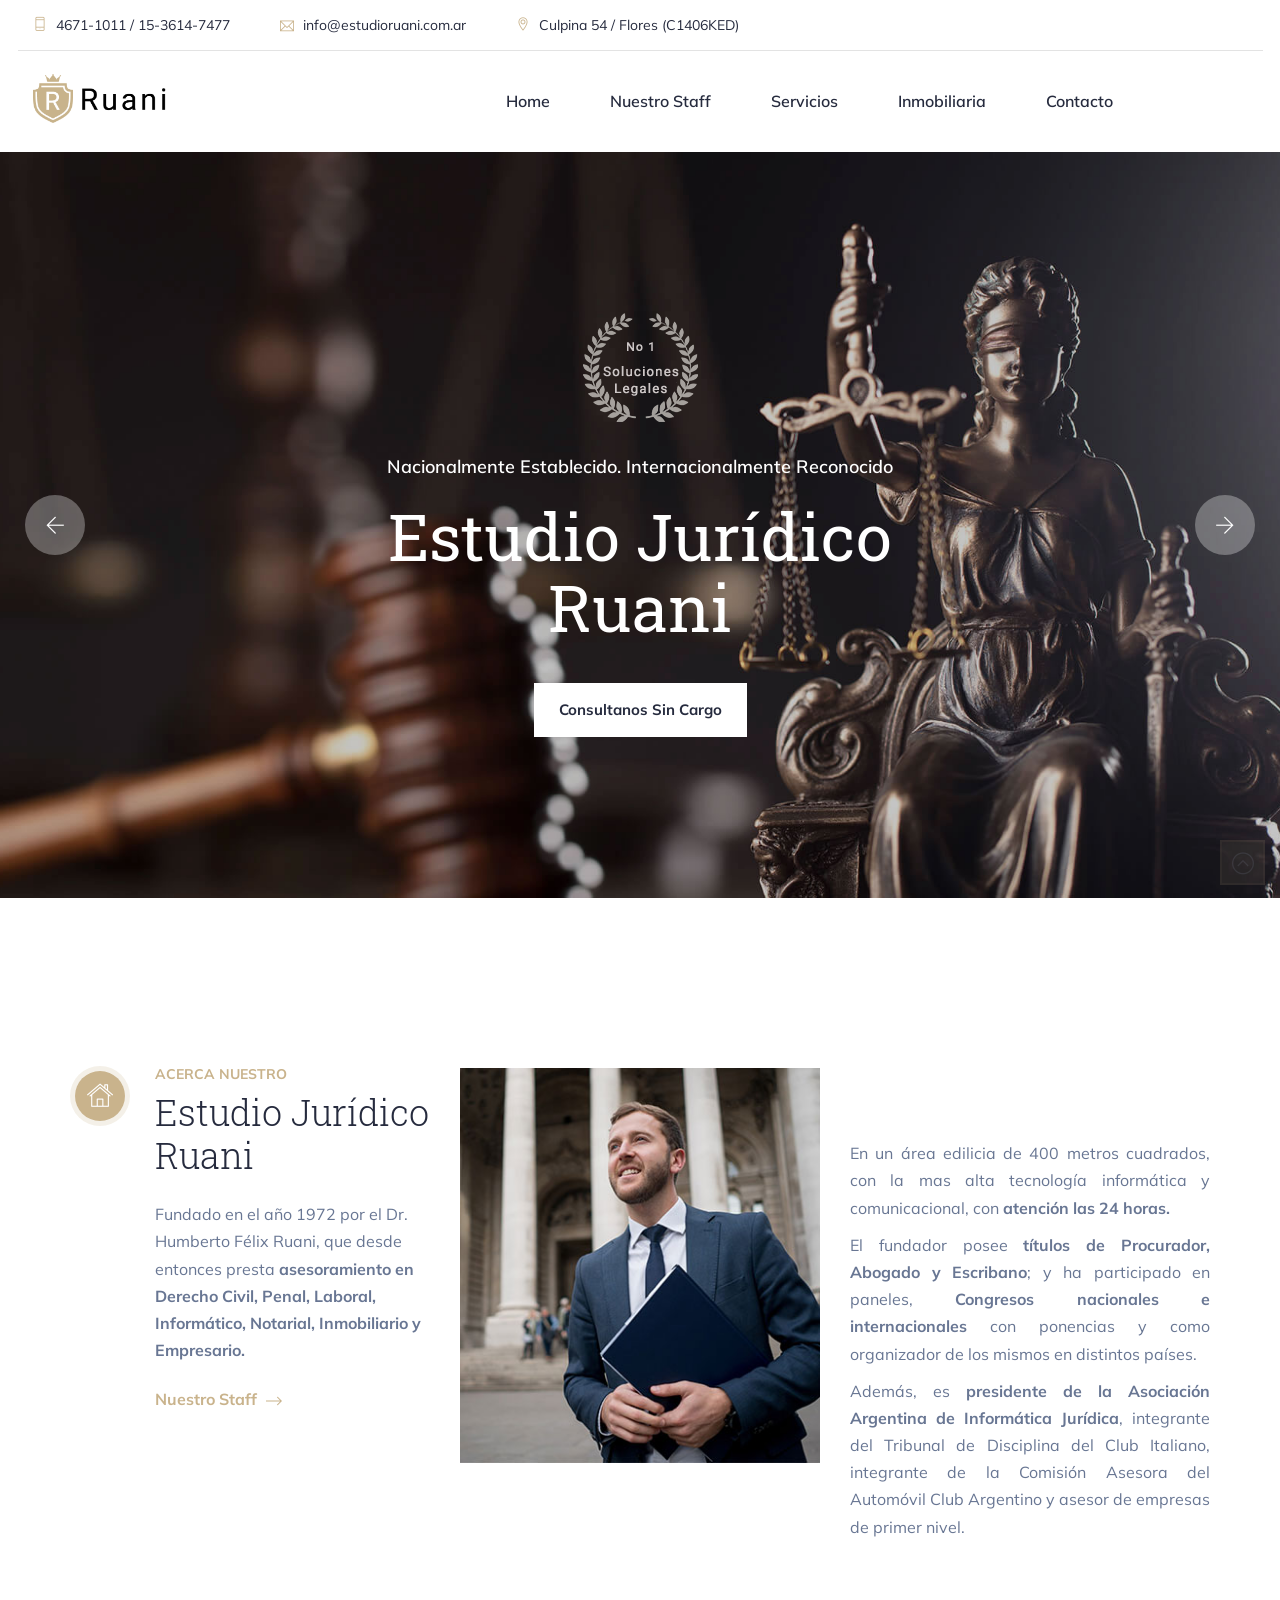
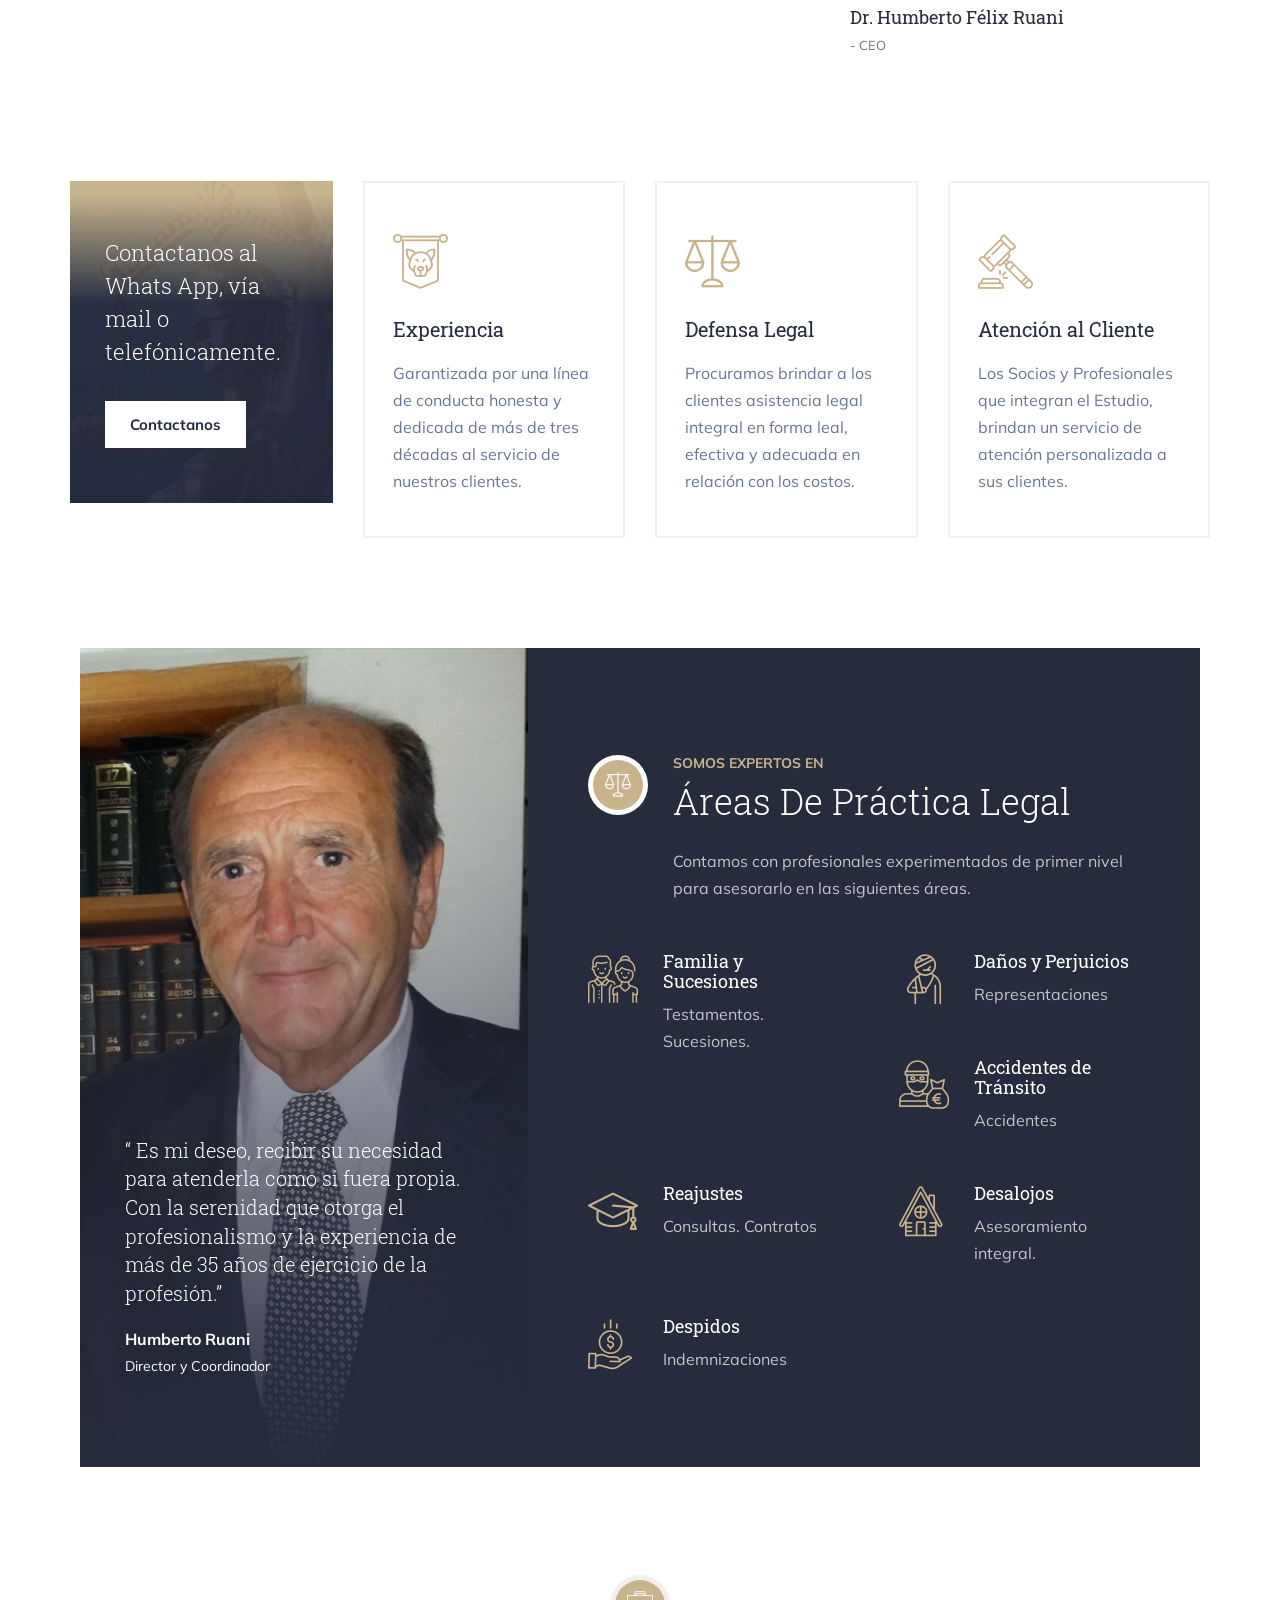
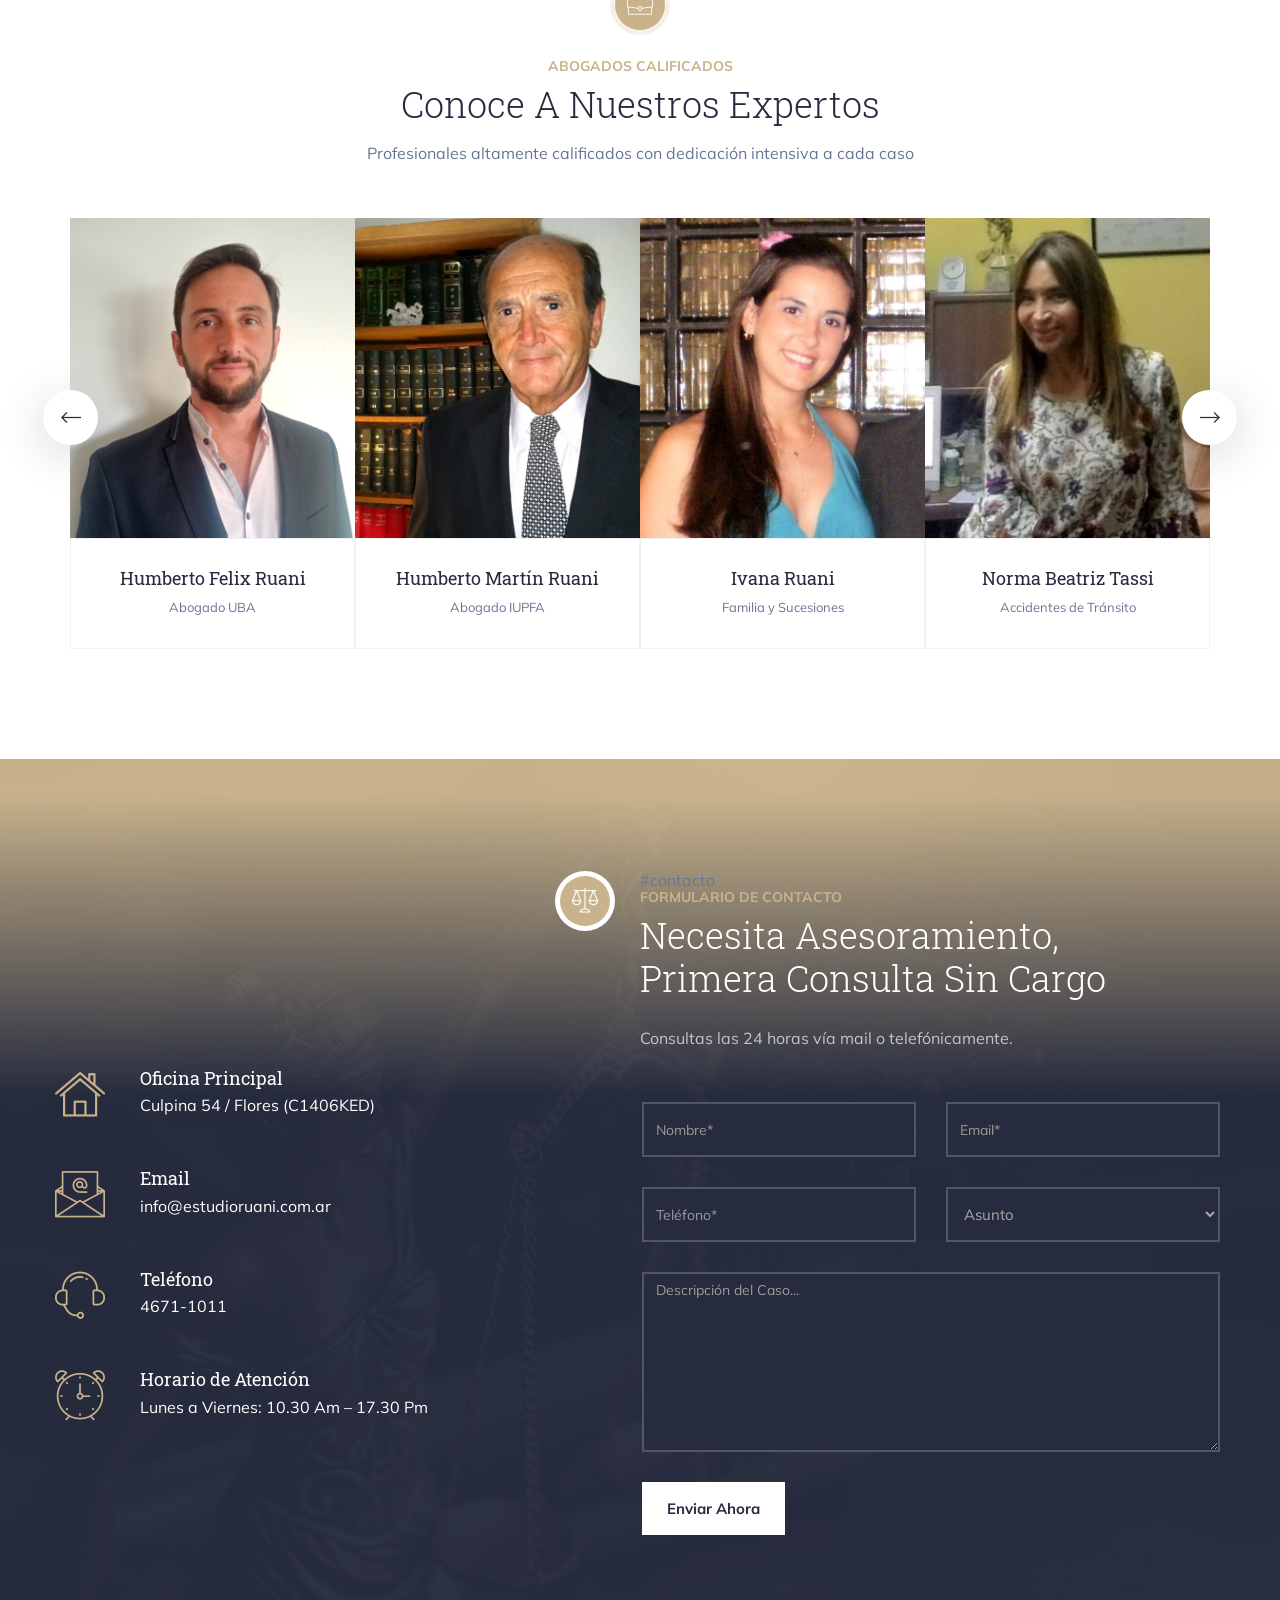
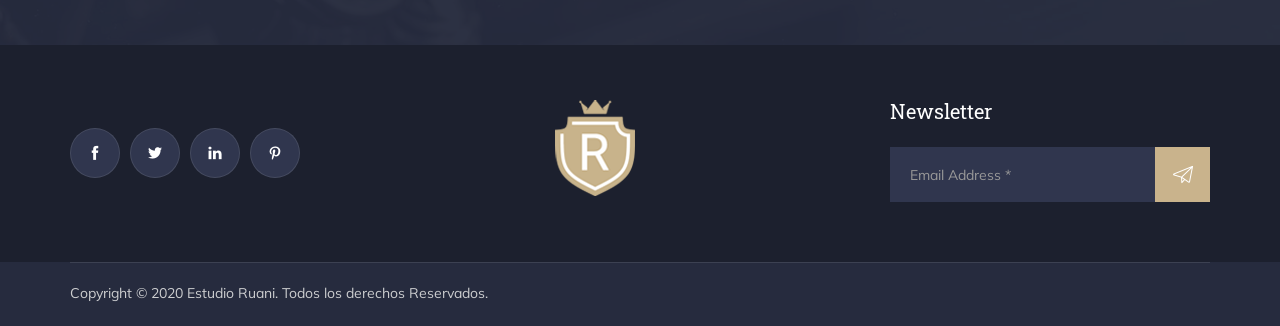
==== commit 24ac267d: "Replace placeholder images with real photos from estudioruani.com.ar - Team photos: downloaded real " ====
--- a/juristic/index.html
+++ b/juristic/index.html
@@ -392,7 +392,7 @@
                             </div>
                             <div class="grid">
                                 <div class="img-holder">
-                                    <img src="assets/images/team/img-1.jpg" alt>
+                                    <img src="assets/images/team/img-5.jpg" alt>
                                 </div>
                                 <div class="details">
                                     <div class="social">
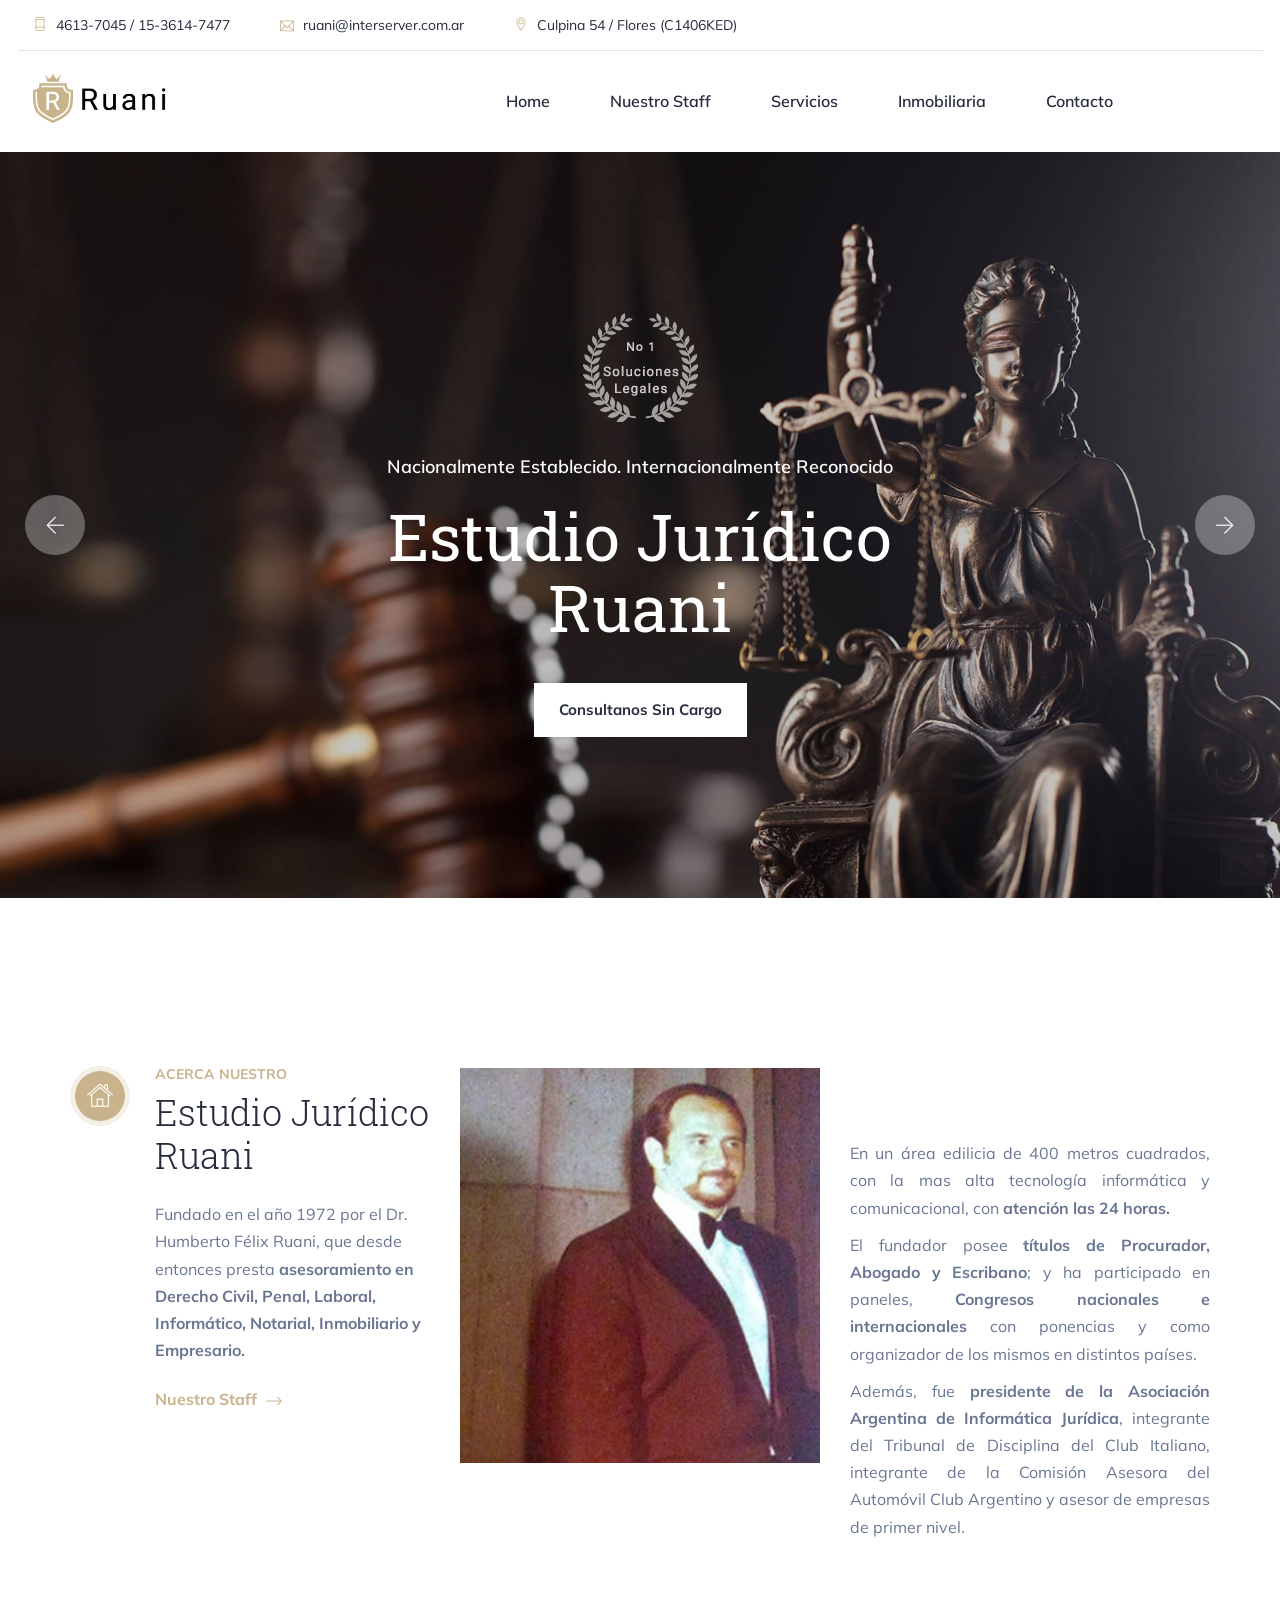
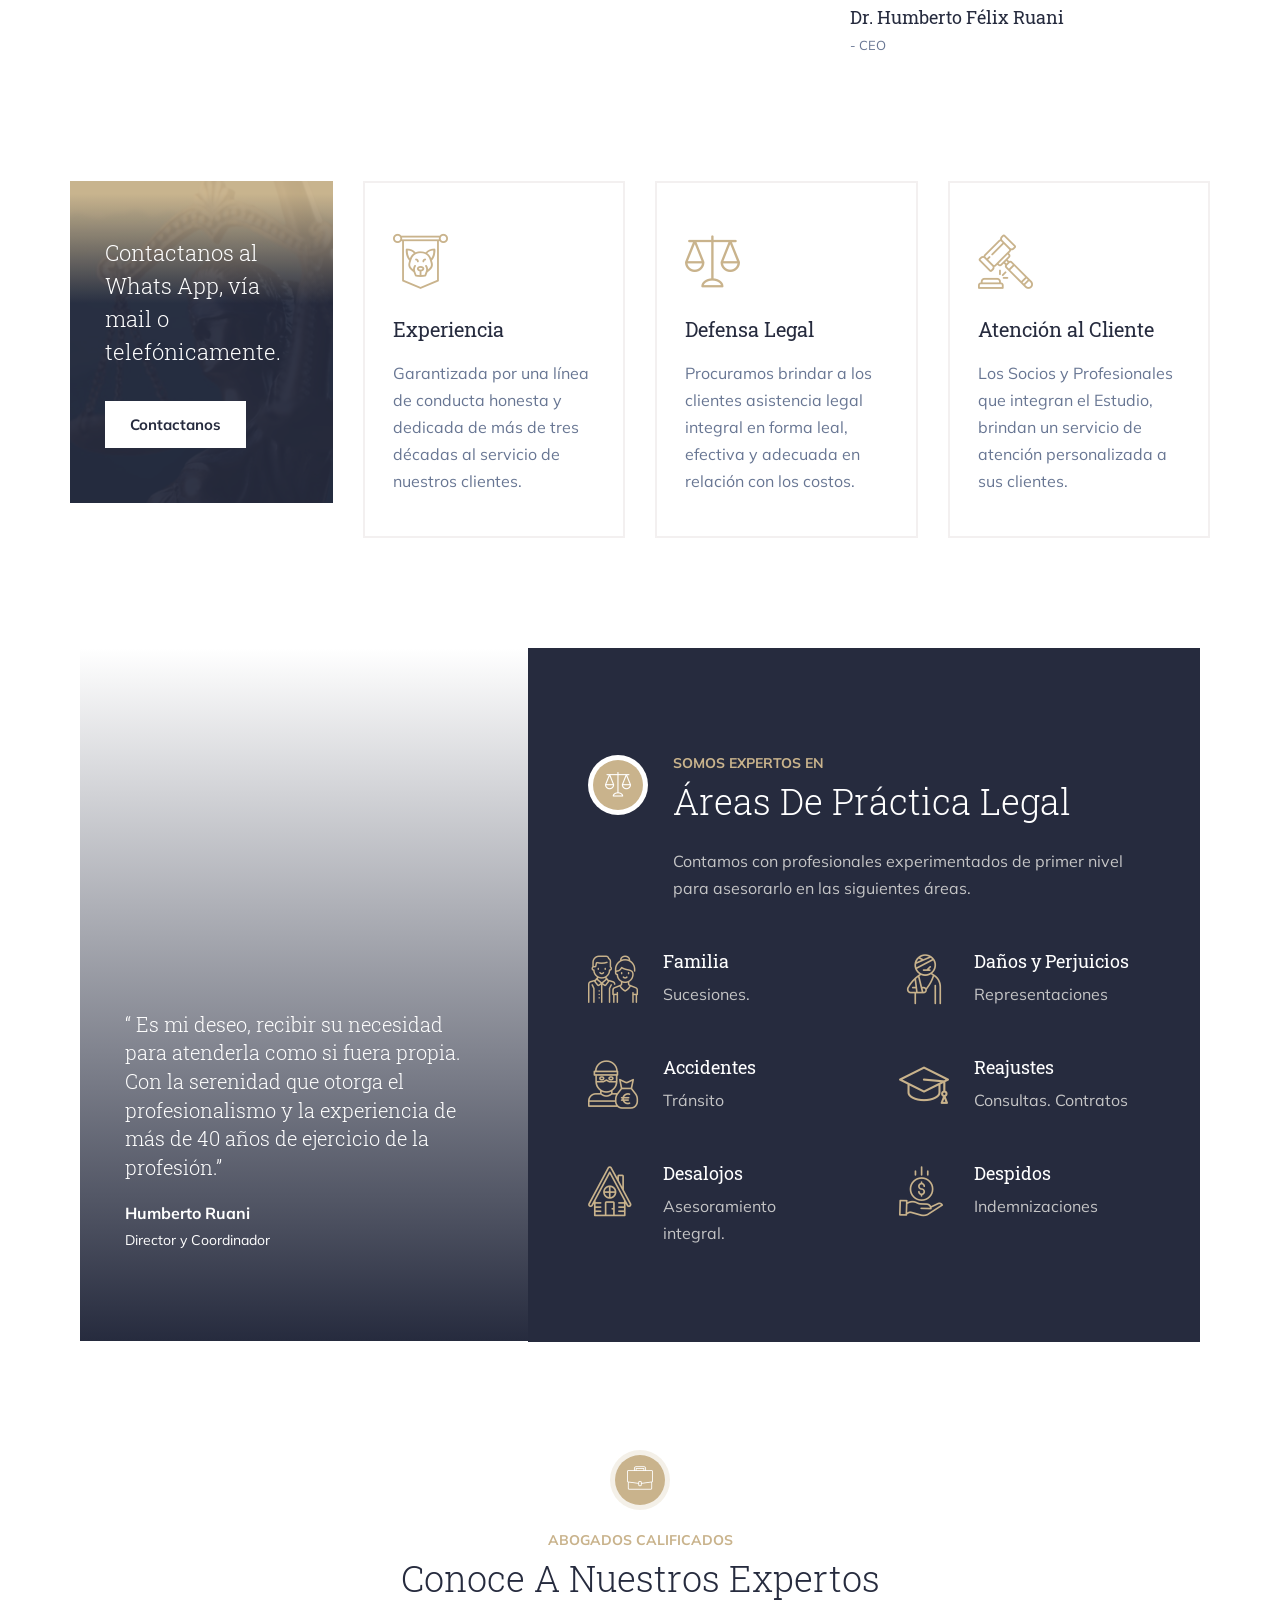
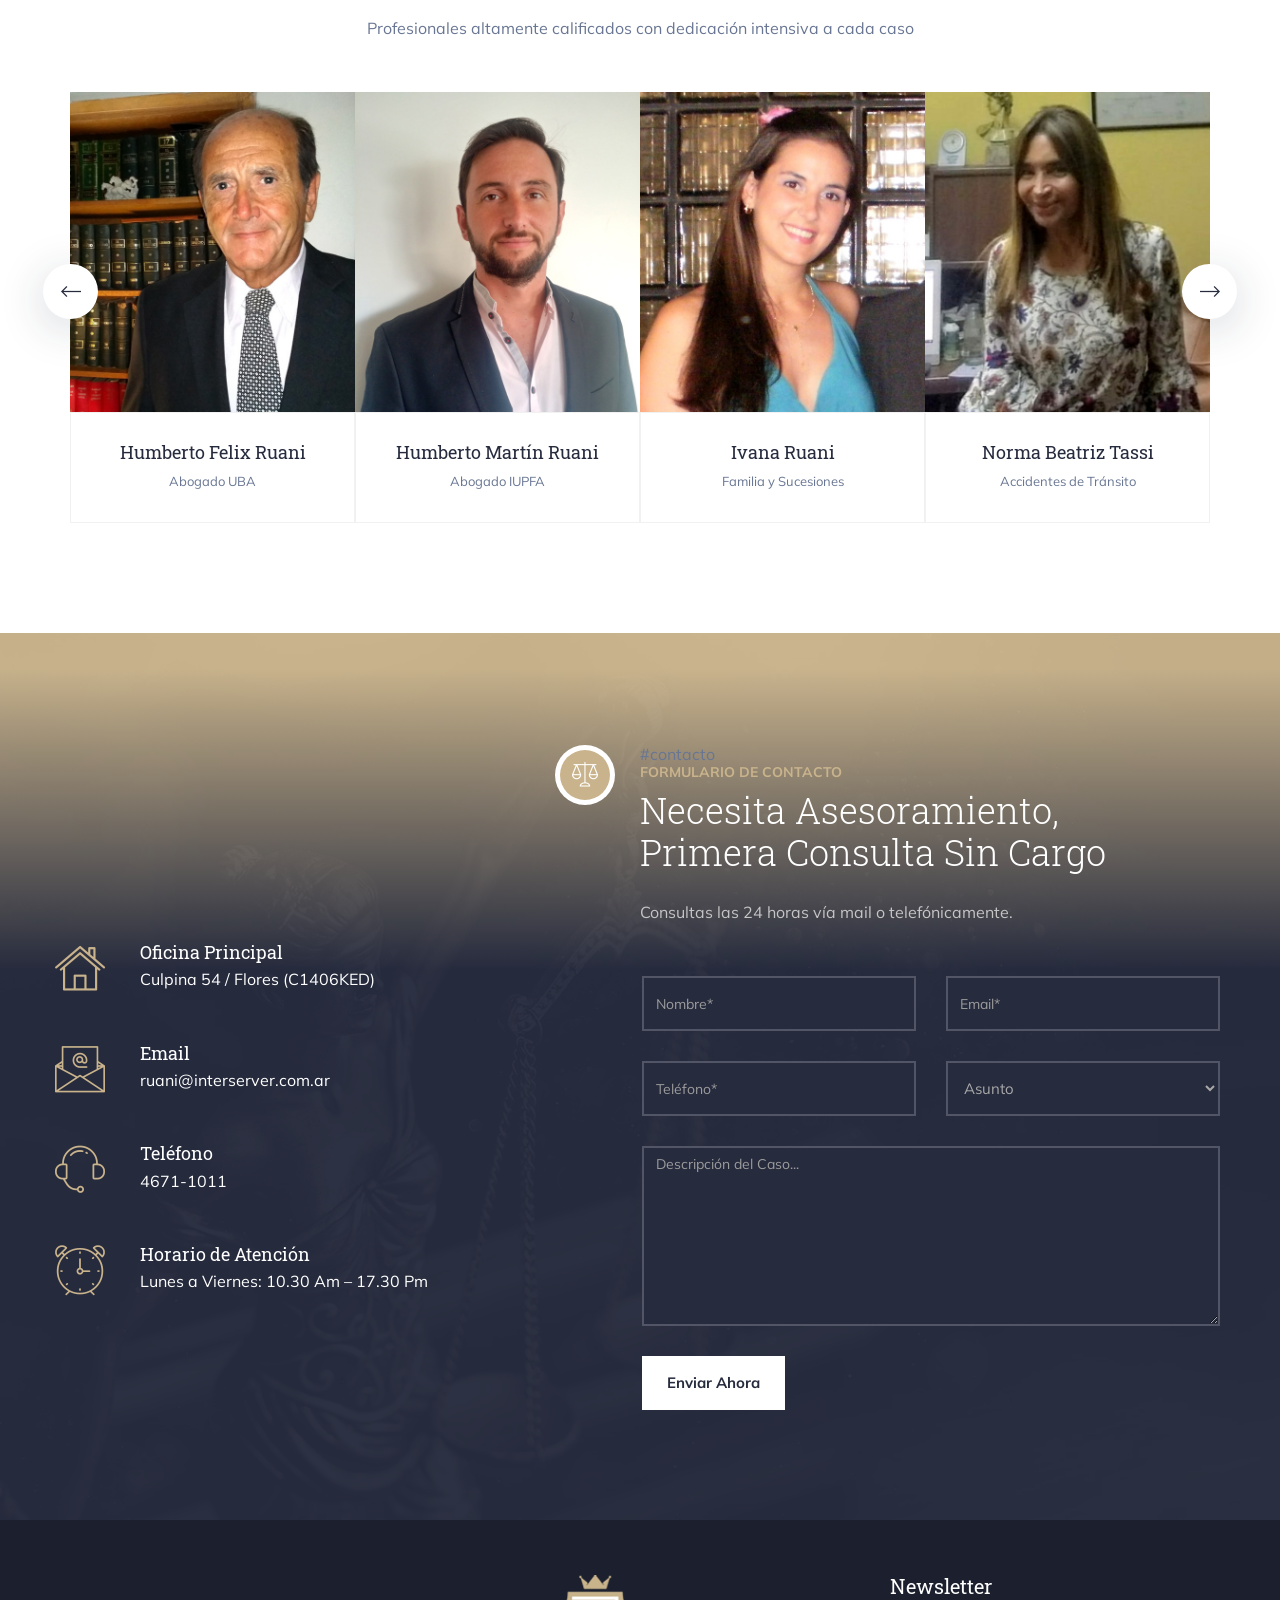
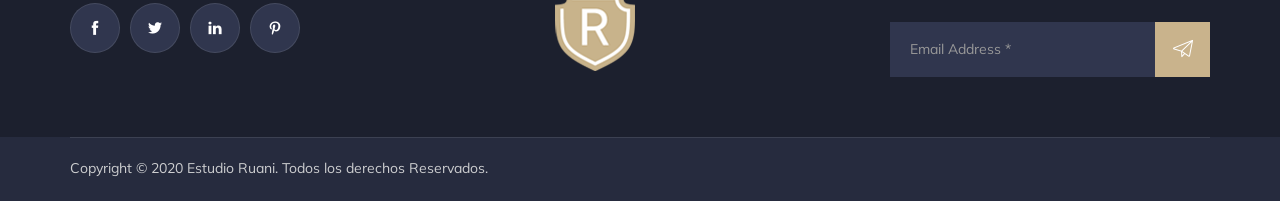
==== commit cebf0fb1: "Sync all HTML with live site and remove unused template files - Downloaded all 10 pages from estudio" ====
--- a/juristic/index.html
+++ b/juristic/index.html
@@ -55,8 +55,8 @@
                         <div class="col col-md-10">
                             <div class="contact-info">
                                 <ul class="clearfix">
-                                    <li><i class="ti-mobile"></i> 4671-1011 / 15-3614-7477</li>
-                                    <li><i class="ti-email"></i> info@estudioruani.com.ar</li>
+                                    <li><i class="ti-mobile"></i> 4613-7045 / 15-3614-7477</li>
+                                    <li><i class="ti-email"></i> ruani@interserver.com.ar</li>
                                     <li><i class="ti-location-pin"></i> Culpina 54 / Flores (C1406KED)</li>
                                 </ul>
                             </div>
@@ -81,23 +81,23 @@
                         <button class="close-navbar"><i class="ti-close"></i></button>
                         <ul class="nav navbar-nav">
                     <li>
-                                <a href="index.html">Home</a>
+                                <a href="./index.html">Home</a>
                              
                             </li>
                           <li>
-                                <a href="equipo.html">Nuestro Staff</a>
+                                <a href="./equipo.html">Nuestro Staff</a>
                                
                             </li>
                            
                            <li>
-                                <a href="servicios.html">Servicios</a>
+                                <a href="./servicios.html">Servicios</a>
                      
                             </li>
                            
                           <li>
-                                <a href="inmobiliaria.html">Inmobiliaria</a>
-                            </li>
-                            <li><a href="contacto.html">Contacto</a></li>
+                                <a href="./inmobiliaria.html">Inmobiliaria</a>
+                            </li>
+                            <li><a href="./contacto.html">Contacto</a></li>
                         </ul>
                     </div><!-- end of nav-collapse -->
 
@@ -125,7 +125,7 @@
                                 </div>
                                 <div class="clearfix"></div>
                                 <div data-swiper-parallax="500" class="slide-btns">
-                                    <a href="#" class="theme-btn-s3">Consultanos sin Cargo</a> 
+                                    <a href="#contacto" class="theme-btn-s3">Consultanos sin Cargo</a> 
                                 </div>
                             </div>
                         </div> <!-- end slide-inner --> 
@@ -173,7 +173,7 @@
                                 <span>Acerca Nuestro</span>
                                 <h2>Estudio Jurídico Ruani</h2>
                                 <p>Fundado en el año 1972 por el Dr. Humberto Félix Ruani, que desde entonces presta <strong>asesoramiento en Derecho Civil, Penal, Laboral, Informático, Notarial, Inmobiliario y Empresario.</strong></p>
-                                <a href="/equipo.html" class="more-about">Nuestro Staff <i class="fi flaticon-next-1"></i></a>
+                                <a href="./equipo.html" class="more-about">Nuestro Staff <i class="fi flaticon-next-1"></i></a>
                             </div>
                         </div>
                     </div>
@@ -187,7 +187,7 @@
                             <p align="justify">&nbsp;</p>
                             <p align="justify">En un área edilicia de 400 metros cuadrados, con la mas alta tecnología informática y comunicacional, con <strong>atención las 24 horas.</strong></p>
                             <p align="justify">El fundador posee <strong>títulos de Procurador, Abogado y Escribano</strong>; y ha participado en paneles, <strong>Congresos nacionales e internacionales</strong> con ponencias y como organizador de los mismos en distintos países.</p>
-                            <p align="justify">Además, es <strong>presidente de la Asociación Argentina de Informática Jurídica</strong>, integrante del Tribunal de Disciplina del Club Italiano, integrante de la Comisión Asesora del Automóvil Club Argentino y asesor de empresas de primer nivel.</p>
+                            <p align="justify">Además, fue <strong>presidente de la Asociación Argentina de Informática Jurídica</strong>, integrante del Tribunal de Disciplina del Club Italiano, integrante de la Comisión Asesora del Automóvil Club Argentino y asesor de empresas de primer nivel.</p>
                             <p>&nbsp;</p>
 
                             <div class="quoter">
@@ -210,7 +210,7 @@
                     <div class="col col-lg-3 col-sm-6">
                         <div class="info-col">
                             <h4>Contactanos al Whats App, vía mail o telefónicamente.</h4>
-                            <a href="/contacto.html" class="theme-btn-s2">Contactanos</a>
+                            <a href="#contacto" class="theme-btn-s2">Contactanos</a>
                         </div>
                     </div>
                     <div class="col col-lg-3 col-sm-6">
@@ -245,7 +245,7 @@
             <div class="content-area clearfix">
                 <div class="left-col">
                     <div class="inner-content">
-                        <blockquote>“ Es mi deseo, recibir su necesidad para atenderla como si fuera propia. Con la serenidad que otorga el profesionalismo y la experiencia de más de 35 años de ejercicio de la profesión.”</blockquote>
+                        <blockquote>“ Es mi deseo, recibir su necesidad para atenderla como si fuera propia. Con la serenidad que otorga el profesionalismo y la experiencia de más de 40 años de ejercicio de la profesión.”</blockquote>
 
                         <h4>Humberto Ruani</h4>
                         <span>Director y Coordinador</span>
@@ -263,8 +263,8 @@
                     <div class="service-grids clearfix">
                         <div class="grid">
                             <i class="fi flaticon-parents"></i>
-                            <h3><a href="#">Familia y Sucesiones</a></h3>
-                            <p>Testamentos. Sucesiones.</p>
+                            <h3><a href="#">Familia</a></h3>
+                            <p> Sucesiones.</p>
                         </div>
                         <div class="grid">
                             <i class="fi flaticon-wounded"></i>
@@ -273,8 +273,8 @@
                         </div>
                         <div class="grid">
                             <i class="fi flaticon-thief"></i>
-                            <h3><a href="#">Accidentes de Tránsito</a></h3>
-                            <p>Accidentes</p>
+                            <h3><a href="#">Accidentes</a></h3>
+                            <p>Tránsito</p>
                         </div>
                         <div class="grid">
                             <i class="fi flaticon-mortarboard"></i>
@@ -324,7 +324,7 @@
                         <div class="team-grids team-slider">
                             <div class="grid">
                                 <div class="img-holder">
-                                    <img src="assets/images/team/img-1.jpg" alt>
+                                    <img src="assets/images/team/img-2.jpg" alt>
                                 </div>
                                 <div class="details">
                                     <div class="social">
@@ -335,13 +335,13 @@
                                             <li><a href="#"><i class="ti-pinterest"></i></a></li>
                                         </ul>
                                     </div>
-                                    <h3><a href="#">Humberto Felix Ruani</a></h3>
+                                    <h3><a href="equipo.html">Humberto Felix Ruani</a></h3>
                                     <p>Abogado UBA</p>
                                 </div>
                             </div>
                             <div class="grid">
                                 <div class="img-holder">
-                                    <img src="assets/images/team/img-2.jpg" alt>
+                                    <img src="assets/images/team/img-1.jpg" alt>
                                 </div>
                                 <div class="details">
                                     <div class="social">
@@ -352,7 +352,7 @@
                                             <li><a href="#"><i class="ti-pinterest"></i></a></li>
                                         </ul>
                                     </div>
-                                    <h3><a href="#">Humberto Martín Ruani</a></h3>
+                                    <h3><a href="humbertomartinruani.html">Humberto Martín Ruani</a></h3>
                                     <p>Abogado IUPFA</p>
                                 </div>
                             </div>
@@ -369,13 +369,12 @@
                                             <li><a href="#"><i class="ti-pinterest"></i></a></li>
                                         </ul>
                                     </div>
-                                    <h3><a href="#">Ivana Ruani</a></h3>
+                                    <h3><a href="ivanaruani.html">Ivana Ruani</a></h3>
                                     <p>Familia y Sucesiones</p>
                                 </div>
                             </div>
                             <div class="grid">
-                                <div class="img-holder">
-                                    <img src="assets/images/team/img-4.jpg" alt>
+                                <div class="img-holder"> <img src="assets/images/team/img-4.jpg" alt>
                                 </div>
                                 <div class="details">
                                     <div class="social">
@@ -386,7 +385,7 @@
                                             <li><a href="#"><i class="ti-pinterest"></i></a></li>
                                         </ul>
                                     </div>
-                                    <h3><a href="#">Norma Beatriz Tassi</a></h3>
+                                    <h3><a href="normatassi.html">Norma Beatriz Tassi</a></h3>
                                     <p>Accidentes de Tránsito</p>
                                 </div>
                             </div>
@@ -403,7 +402,7 @@
                                             <li><a href="#"><i class="ti-pinterest"></i></a></li>
                                         </ul>
                                     </div>
-                                    <h3><a href="#">David Sanchez</a></h3>
+                                    <h3><a href="davidsanchez.html">David Sanchez</a></h3>
                                     <p>Asesor Imobiliario</p>
                                 </div>
                             </div>
@@ -416,7 +415,7 @@
 
 
         <!-- start contact-section -->
-        <section class="contact-section">
+        <section class="contact-section" id="contacto">
             <div class="content-area clearfix">
                 <div class="contact-info-col">
                     <div class="contact-info">
@@ -429,7 +428,7 @@
                             <li>
                                 <i class="fi flaticon-email"></i>
                                 <h4>Email </h4>
-                                <p>info@estudioruani.com.ar</p>
+                                <p>ruani@interserver.com.ar</p>
                             </li>
                             <li>
                                 <i class="fi flaticon-support"></i>
@@ -457,7 +456,7 @@
                     </div>
 
                     <div class="contact-form">
-                        <form method="post" class="contact-validation-active" id="contact-form-main">
+                        <form name="contacto" method="post" class="contact-validation-active" id="contact-form-main" data-netlify="true">
                             <div>
                                 <input type="text" class="form-control" name="name" id="name" placeholder="Nombre*">
                             </div>
@@ -484,7 +483,7 @@
                                 <textarea class="form-control" name="note"  id="note" placeholder="Descripción del Caso..."></textarea>
                             </div>
                             <div class="submit-area">
-                                <button type="submit" class="theme-btn-s3">Enviar Ahora</button>
+                                 <button type="submit" class="theme-btn-s3" id="btn-send">Enviar Ahora</button>
                                 <div id="loader">
                                     <i class="ti-reload"></i>
                                 </div>
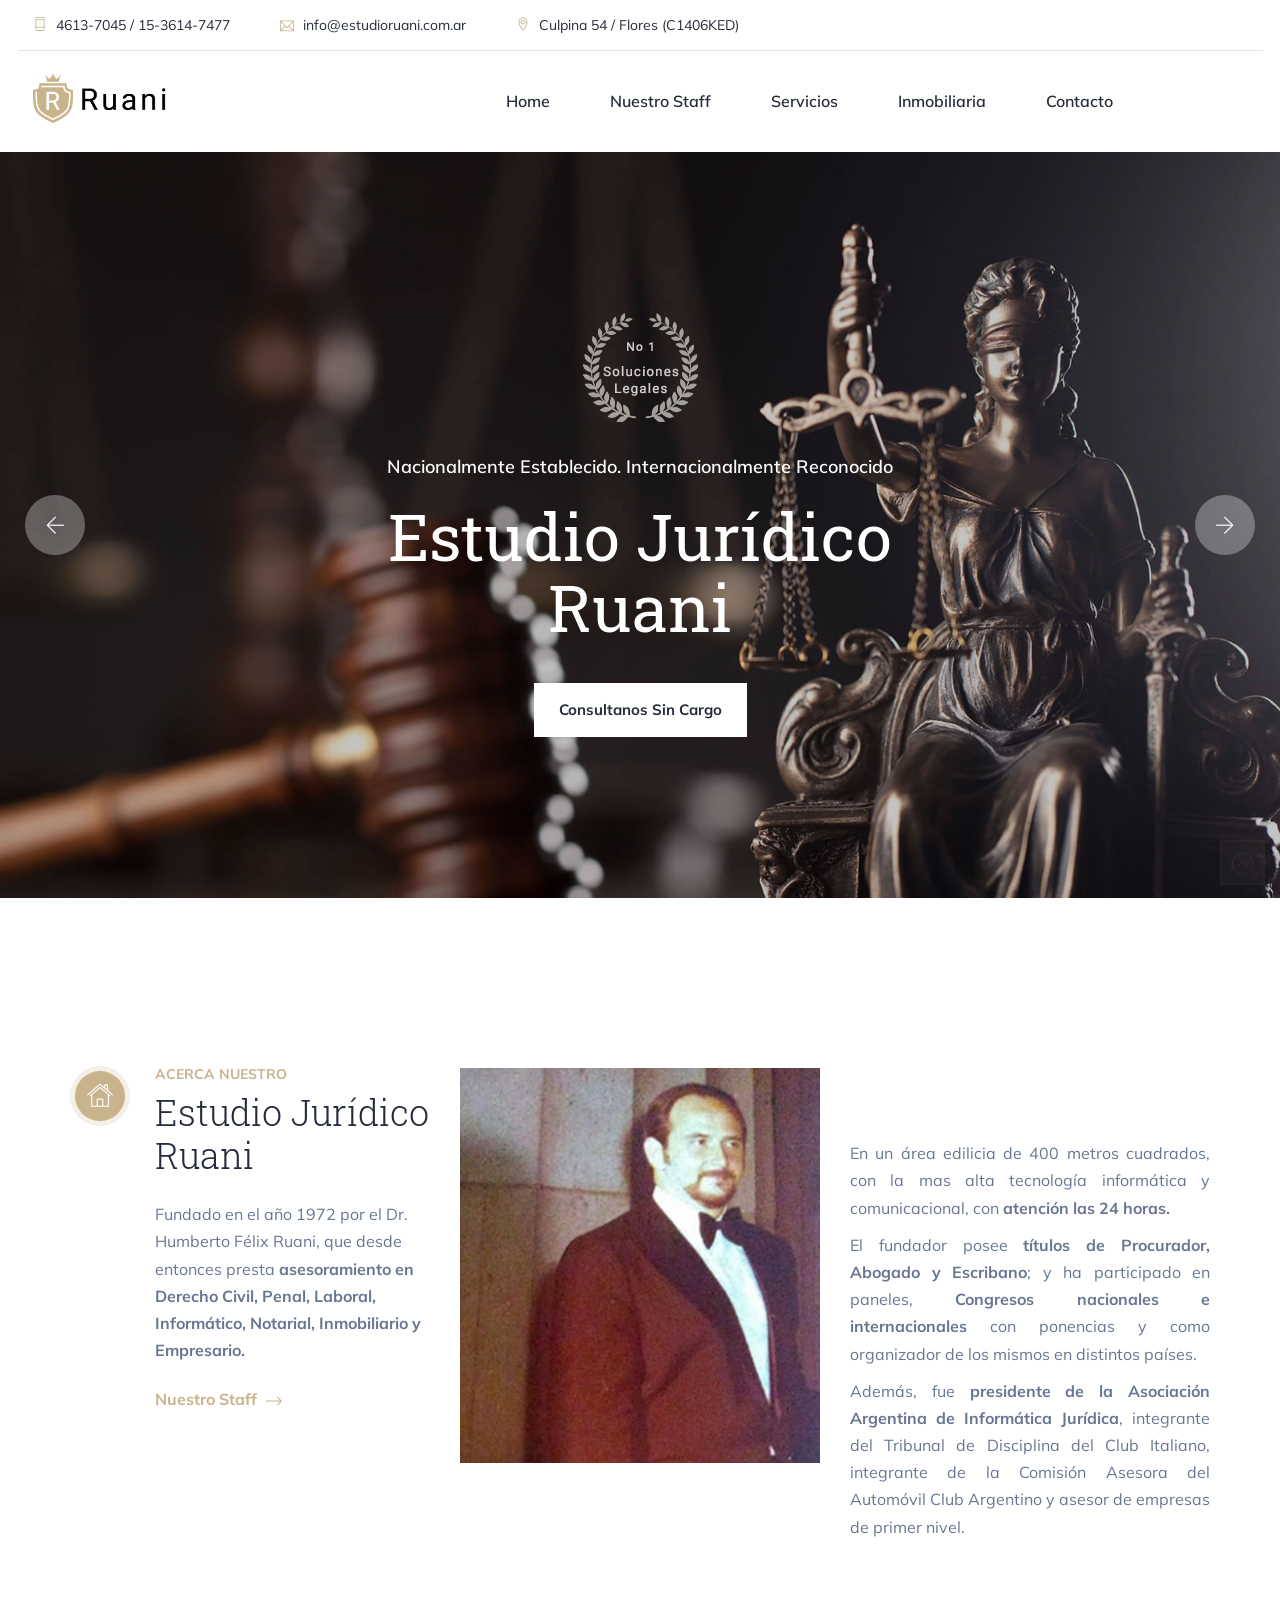
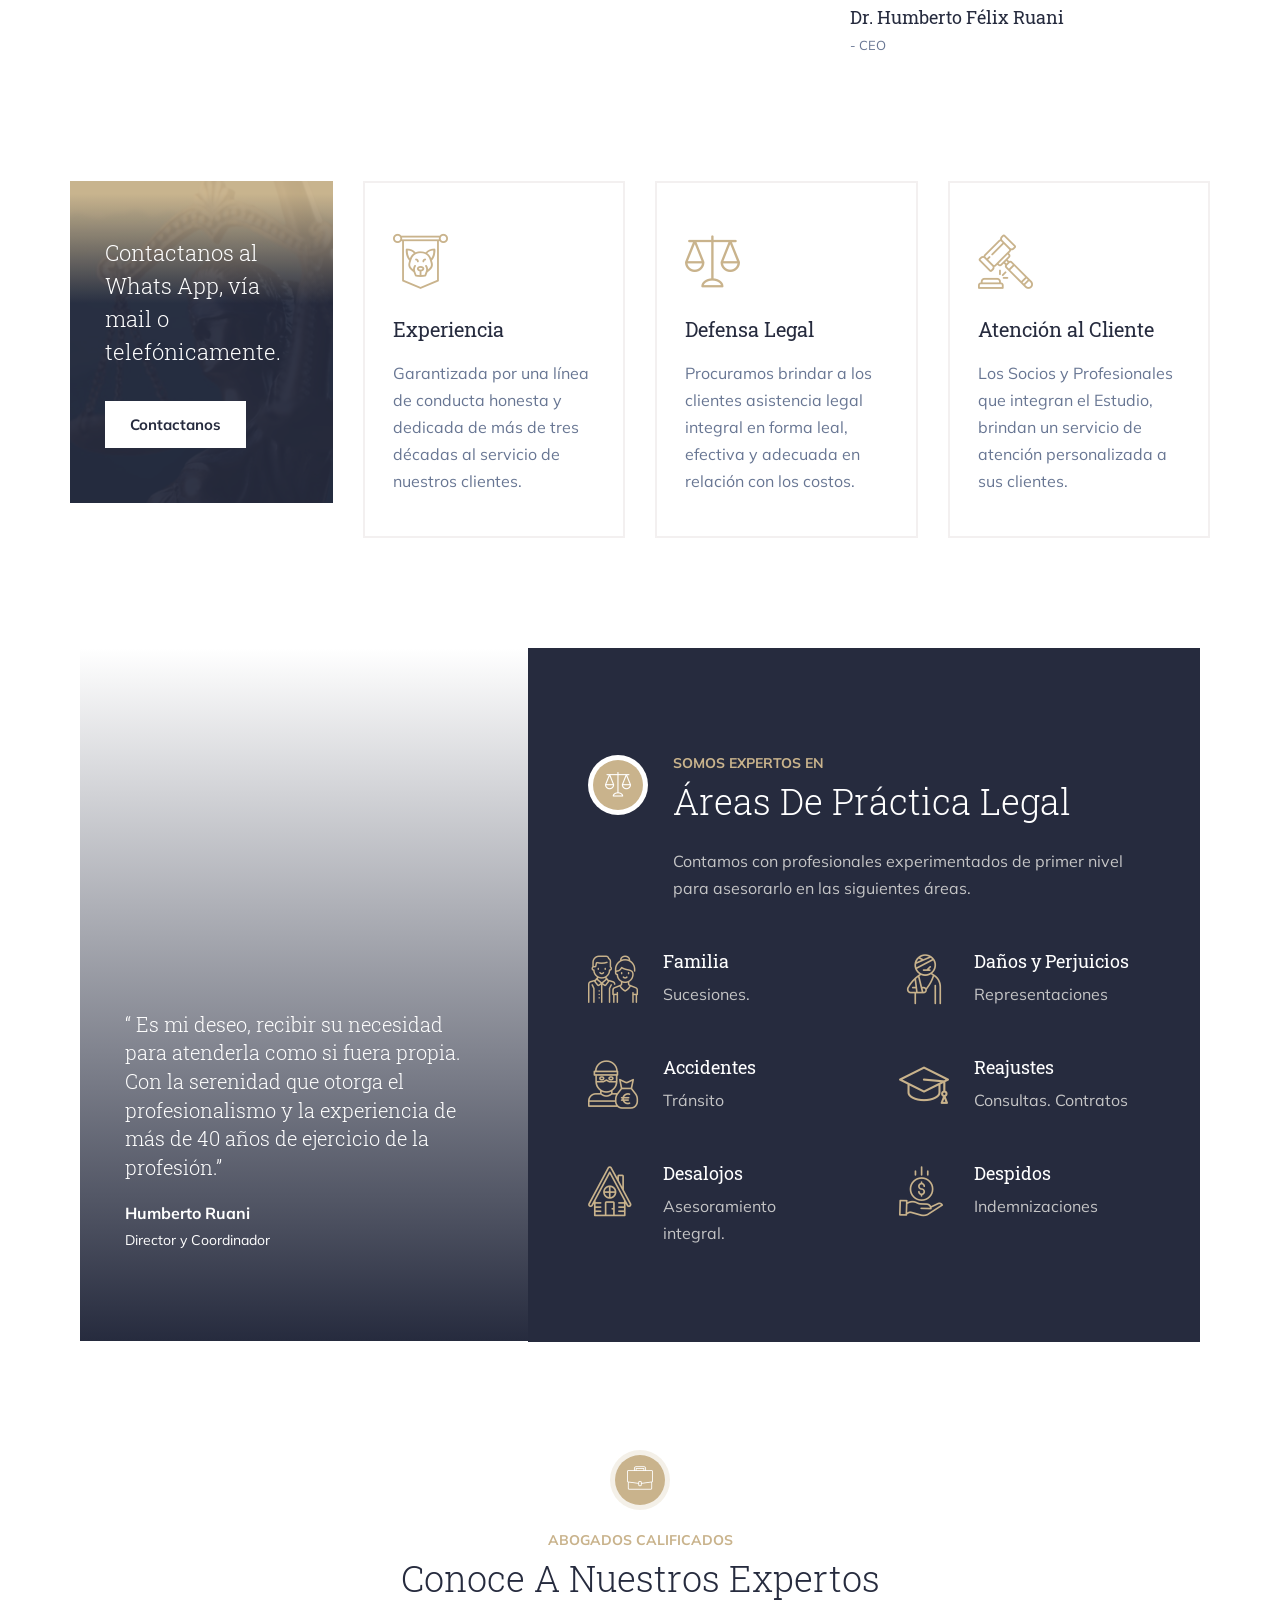
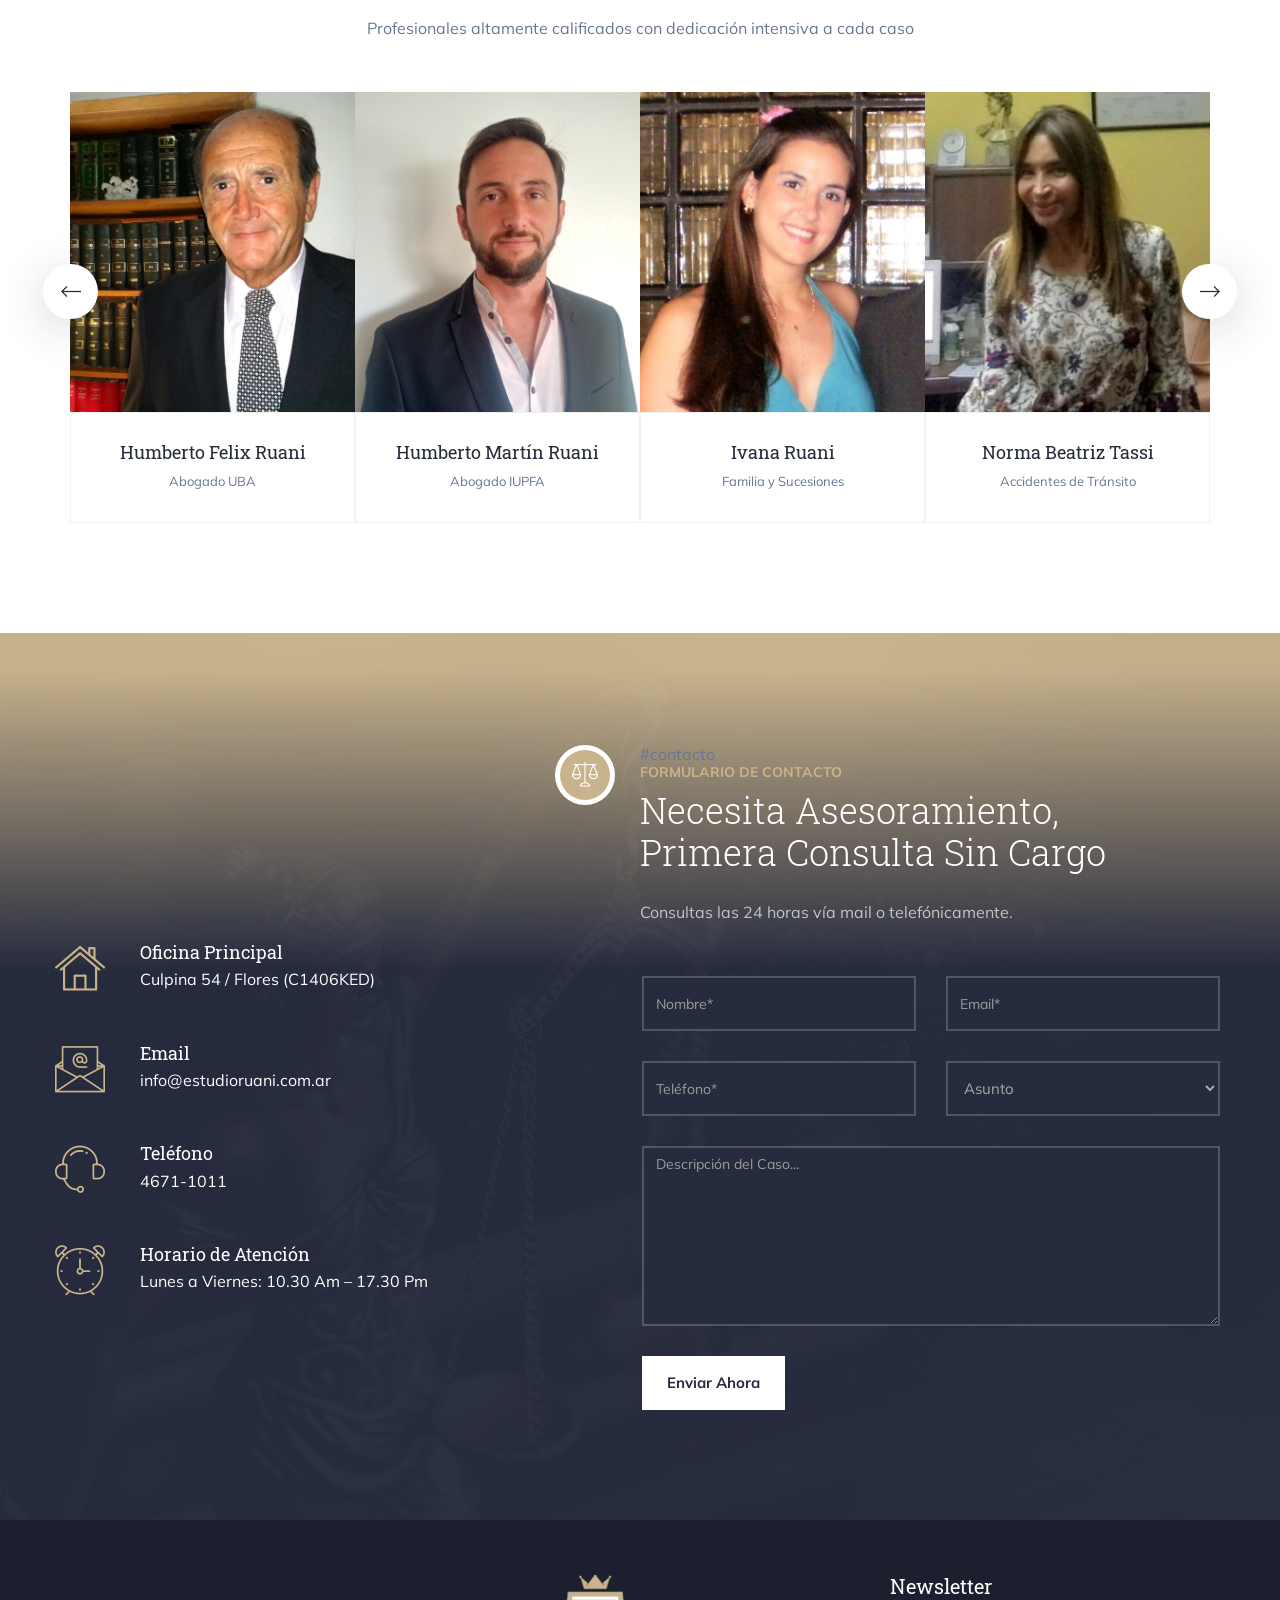
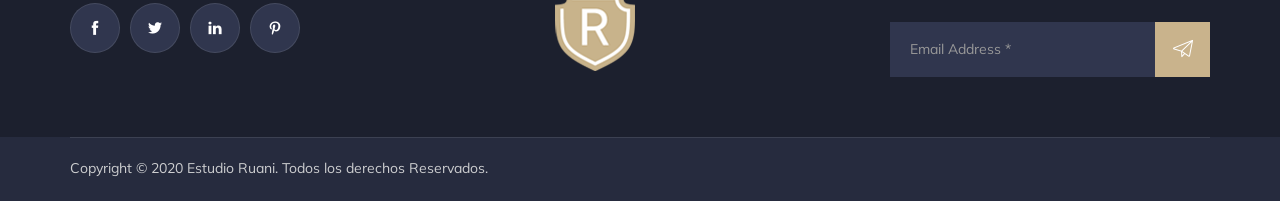
==== commit 617dea9f: "saque ruani interserver" ====
--- a/juristic/index.html
+++ b/juristic/index.html
@@ -56,7 +56,7 @@
                             <div class="contact-info">
                                 <ul class="clearfix">
                                     <li><i class="ti-mobile"></i> 4613-7045 / 15-3614-7477</li>
-                                    <li><i class="ti-email"></i> ruani@interserver.com.ar</li>
+                                    <li><i class="ti-email"></i> info@estudioruani.com.ar</li>
                                     <li><i class="ti-location-pin"></i> Culpina 54 / Flores (C1406KED)</li>
                                 </ul>
                             </div>
@@ -428,7 +428,7 @@
                             <li>
                                 <i class="fi flaticon-email"></i>
                                 <h4>Email </h4>
-                                <p>ruani@interserver.com.ar</p>
+                                <p>info@estudioruani.com.ar</p>
                             </li>
                             <li>
                                 <i class="fi flaticon-support"></i>
